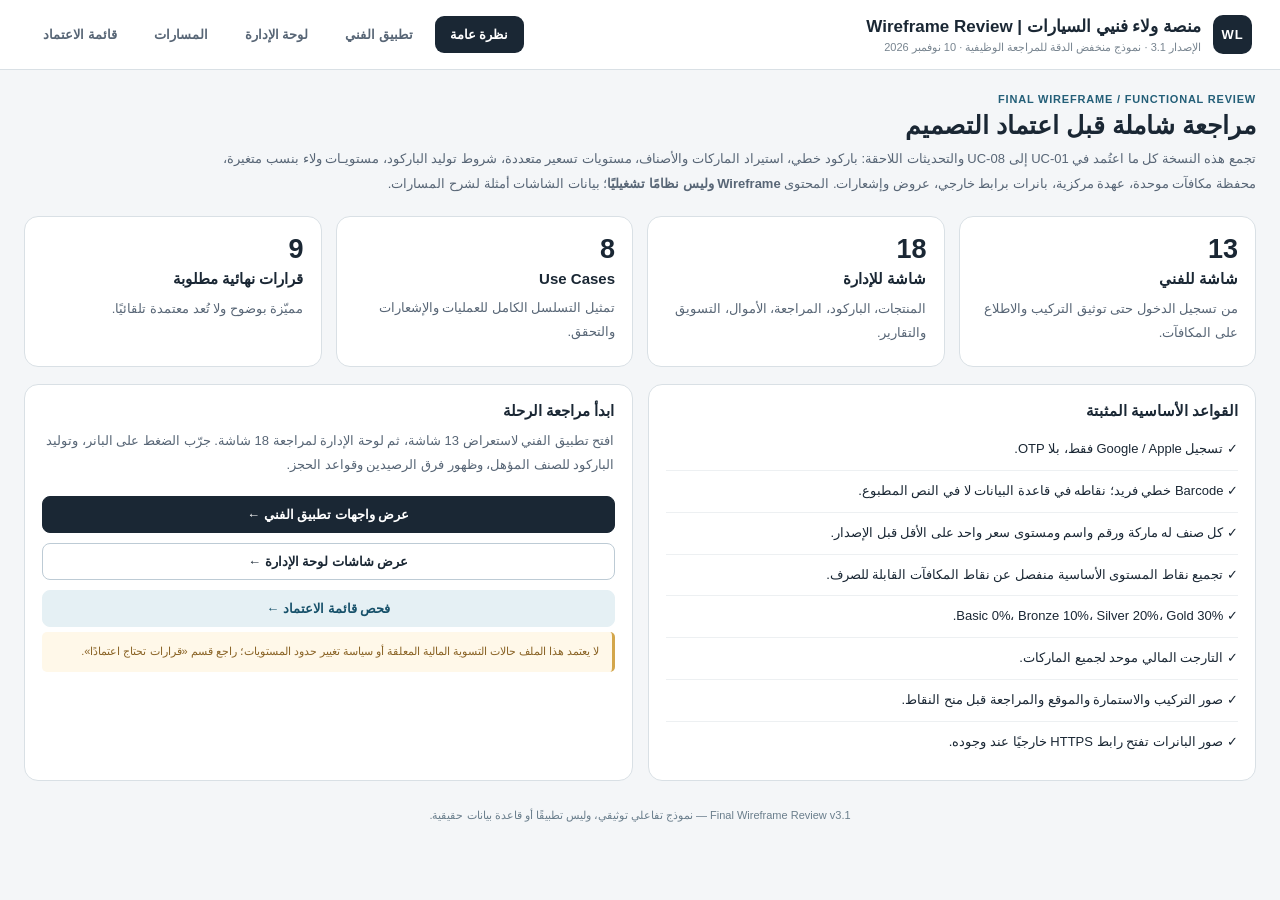
==== index.html @ 1b743b5b "update update 11-11-2026" ====
<!doctype html>
<html lang="ar" dir="rtl">
<head>
<meta charset="utf-8"/><meta name="viewport" content="width=device-width, initial-scale=1"/>
<title>منصة ولاء الفنيين — Wireframe نهائي للمراجعة v3.1</title>
<style>
:root{--bg:#f4f6f8;--paper:#fff;--ink:#1a2734;--sub:#586676;--muted:#788590;--edge:#d9e0e5;--light:#edf1f4;--accent:#245f78;--accentSoft:#e5f0f4;--warning:#9b6a18;--warnBg:#faf4e5;--good:#20755c;--goodBg:#e4f4ed;--bad:#a83d3d;--badBg:#fff0ef}
*{box-sizing:border-box}body{margin:0;background:var(--bg);font-family:Tahoma,Arial,sans-serif;color:var(--ink);font-size:13px}button,input,select{font:inherit}button{cursor:pointer}a{color:var(--accent)}
.top{position:sticky;top:0;z-index:30;background:var(--paper);box-shadow:0 1px 0 var(--edge);padding:15px 28px;display:flex;gap:20px;align-items:center;justify-content:space-between;flex-wrap:wrap}.brand{display:flex;gap:12px;align-items:center}.brandmark{width:39px;height:39px;border-radius:10px;background:var(--ink);color:#fff;display:grid;place-items:center;font-weight:700;letter-spacing:1px}.brand h1{font-size:17px;margin:0 0 4px}.brand p{margin:0;color:var(--muted);font-size:11px}.nav{display:flex;gap:7px;flex-wrap:wrap}.nav button{border:1px solid transparent;background:transparent;border-radius:9px;padding:10px 14px;color:var(--sub);font-weight:700}.nav button.active{background:var(--ink);color:#fff}.page{max-width:1490px;margin:auto;padding:24px 24px 65px}.eyebrow{color:var(--accent);font-size:11px;font-weight:800;letter-spacing:.8px}.sectiontitle{font-size:25px;margin:6px 0 7px}.intro{color:var(--sub);line-height:1.9;margin:0 0 20px;max-width:1040px}.small{font-size:11px;color:var(--sub)}.pill{font-size:10px;font-weight:700;padding:5px 8px;border:1px solid var(--edge);background:var(--light);border-radius:6px;display:inline-block}.pill.ok{border-color:#add1be;background:var(--goodBg);color:var(--good)}.pill.warn{border-color:#ead7ad;background:var(--warnBg);color:var(--warning)}.pill.bad{border-color:#e9bcbc;background:var(--badBg);color:var(--bad)}.grid{display:grid;grid-template-columns:repeat(4,minmax(0,1fr));gap:14px}.card{background:var(--paper);border:1px solid var(--edge);border-radius:14px;padding:17px}.card h3{margin:0 0 9px;font-size:15px}.card p{color:var(--sub);line-height:1.8;margin:5px 0}.number{font-size:27px;font-weight:800;margin-bottom:5px}.two{display:grid;grid-template-columns:1fr 1fr;gap:15px}.section{display:none}.section.active{display:block}.viewer{display:grid;grid-template-columns:280px minmax(0,1fr);gap:16px;align-items:start}.viewer-nav{padding:10px;background:var(--paper);border:1px solid var(--edge);border-radius:13px;max-height:calc(100vh - 135px);overflow:auto;position:sticky;top:95px}.navgroup{margin:14px 10px 5px;font-size:10px;color:var(--muted);font-weight:800;letter-spacing:.5px}.screenbutton{width:100%;border:0;border-radius:8px;display:flex;align-items:center;gap:10px;text-align:right;background:transparent;padding:10px 11px;color:var(--ink)}.screenbutton:hover{background:#f1f5f7}.screenbutton.active{background:var(--accentSoft);color:#184b60;font-weight:bold}.screenbutton .n{font-size:11px;color:#81909d;min-width:24px}.view-stage{background:var(--paper);border:1px solid var(--edge);padding:18px;border-radius:13px;min-height:725px}.stage-top{display:flex;justify-content:space-between;gap:12px;align-items:center;margin:0 0 16px;flex-wrap:wrap}.stage-top h2{margin:0;font-size:17px}.phone{width:375px;min-height:680px;max-width:100%;background:#fff;border:8px solid #28343c;border-radius:35px;padding:0;overflow:hidden;margin:0 auto;box-shadow:0 15px 38px #0d26351a;position:relative}.phone-content{min-height:710px;background:#fbfcfd;position:relative;padding-bottom:75px}.phone .status{height:26px;padding:8px 26px 0;display:flex;justify-content:space-between;font-size:10px;color:#4f626f}.phone-head{padding:12px 18px 14px;border-bottom:1px solid var(--edge);background:#fff;display:flex;justify-content:space-between;align-items:center}.phone-head strong{font-size:16px}.phone-head button{background:#fff;border:1px solid var(--edge);padding:7px;border-radius:8px}.mobile-body{padding:14px 16px;max-height:600px;overflow:auto}.bottom-tabs{height:61px;position:absolute;bottom:0;right:0;left:0;background:#fff;border-top:1px solid var(--edge);display:flex;align-items:center;justify-content:space-around;padding:5px}.bottom-tabs button{font-size:10px;color:var(--sub);background:none;border:none;display:grid;place-items:center;gap:4px;min-width:58px}.bottom-tabs button.active{color:var(--accent);font-weight:800}.bottom-tabs b{font-size:19px;line-height:19px}.placeholder{border:1.5px dashed #aab7c3;background:repeating-linear-gradient(135deg,#f0f3f5,#f0f3f5 9px,#f8fafb 9px,#f8fafb 18px);border-radius:9px;display:grid;place-items:center;text-align:center;color:#657785;font-weight:700;min-height:102px;padding:15px}.placeholder.big{min-height:158px}.label{font-size:11px;color:var(--sub);display:block;margin:10px 0 5px;font-weight:700}.field,.formfield{background:#fff;border:1px solid #c6d1d9;padding:10px 12px;border-radius:8px;width:100%;min-height:38px}.formfield[readonly]{background:#f7f9fa;color:#687785}.btn{background:var(--ink);border:1px solid var(--ink);color:#fff;padding:10px 15px;border-radius:8px;font-weight:700;text-align:center}.btn.secondary{background:white;border-color:#bdcbd5;color:var(--ink)}.btn.soft{background:var(--accentSoft);border-color:var(--accentSoft);color:#17516a}.btn.disabled,.btn:disabled{background:#e9eef1;color:#87939a;border-color:#d7e0e5;cursor:not-allowed}.btn.smallbtn{padding:6px 9px;font-size:11px}.full{width:100%}.row{display:flex;gap:9px;align-items:center}.between{justify-content:space-between}.wrap{flex-wrap:wrap}.column{display:flex;flex-direction:column;gap:10px}.mini{border:1px solid var(--edge);background:#fff;border-radius:10px;padding:12px;margin-bottom:10px}.minihead{font-size:12px;font-weight:700;margin-bottom:8px}.progress{height:10px;border-radius:20px;background:#e4eaee;overflow:hidden}.progress>span{height:100%;display:block;background:#587789}.note{border-right:3px solid var(--accent);background:#eaf2f5;padding:10px 12px;border-radius:5px;color:#31566a;font-size:11px;line-height:1.9;margin:9px 0}.note.warn{border-color:#d3a64b;background:#fff8e9;color:#896224}.note.bad{border-color:#cf8f8f;background:#fff0f0;color:#a33b3b}.center{text-align:center}.muted{color:var(--muted)}.divider{border:0;border-top:1px solid var(--edge);margin:12px 0}.iconbox{width:33px;height:33px;border-radius:8px;border:1px solid var(--edge);background:#f4f7f8;display:grid;place-items:center;font-size:17px;flex-shrink:0}.listitem{display:flex;justify-content:space-between;align-items:center;padding:12px 0;border-bottom:1px solid var(--edge);gap:12px}.listitem:last-child{border-bottom:0}.kpi{border:1px solid #dce4ea;border-radius:9px;padding:12px;background:#fbfcfd;min-width:0}.kpi strong{display:block;font-size:21px;margin:4px 0}.kpi small{color:var(--sub)}.grid2{display:grid;grid-template-columns:1fr 1fr;gap:9px}.grid3{display:grid;grid-template-columns:repeat(3,1fr);gap:9px}.tablewrap{overflow:auto;border:1px solid var(--edge);border-radius:10px}table{width:100%;border-collapse:collapse;text-align:right;font-size:12px}th{font-weight:800;color:#495d6c;background:#f0f4f6;font-size:11px;white-space:nowrap}th,td{border-bottom:1px solid var(--edge);padding:12px 10px}tr:last-child td{border-bottom:0}td{white-space:nowrap}.desktop{border:1px solid var(--edge);border-radius:12px;overflow:hidden;background:#f8fafb;min-height:620px}.desktop-title{background:#fff;border-bottom:1px solid var(--edge);padding:15px 19px;display:flex;justify-content:space-between;align-items:center;gap:12px;flex-wrap:wrap}.desktop-title h3{font-size:17px;margin:0 0 5px}.desktop-body{padding:18px}.desktop .deskfields{display:grid;grid-template-columns:repeat(3,1fr);gap:12px}.metadata{background:#f9fbfc;border:1px solid var(--edge);border-radius:12px;margin:14px 0;padding:13px 15px;color:var(--sub);font-size:11px;line-height:1.8}.flowboard{display:grid;grid-template-columns:repeat(4,minmax(0,1fr));gap:14px}.step{border:1px solid var(--edge);background:white;border-radius:12px;padding:16px;min-height:180px}.step h3{font-size:13px}.step p{color:var(--sub);line-height:1.8}.stepnum{font-size:11px;font-weight:800;color:var(--accent)}.checkitem{padding:10px 0;display:flex;align-items:flex-start;gap:9px;border-bottom:1px solid #edf0f2;line-height:1.6}.checkitem:last-child{border:0}.checkitem input{accent-color:#225c72;transform:scale(1.1);margin-top:4px}.checkgroup{background:white;border:1px solid var(--edge);padding:18px;border-radius:12px}.checkgroup h3{margin:0 0 10px}.footer{padding:28px 0 0;color:#6a7e8c;font-size:11px;text-align:center}.toast{position:fixed;left:20px;bottom:20px;z-index:80;background:#1c3748;color:#fff;border-radius:10px;padding:14px 17px;box-shadow:0 8px 28px #0003;max-width:370px;display:none;line-height:1.8}.simlink{color:#275c77;border:0;background:none;text-decoration:underline;font-weight:700}.chiprow{display:flex;gap:6px;flex-wrap:wrap}.hidden{display:none!important}.banner{background:linear-gradient(140deg,#dce4e9,#f2f6f8);border:1px dashed #7f97a8;border-radius:12px;padding:20px 15px;min-height:151px;display:flex;flex-direction:column;justify-content:center;gap:10px;text-align:center;cursor:pointer}.banner:hover{border-color:var(--accent)}.badge-dot{width:9px;height:9px;border-radius:50%;background:var(--good);display:inline-block}.separator{border:0;border-top:1px solid #d8e2e8;margin:15px 0}.readme{font-size:11px;color:var(--sub);margin:10px 0;line-height:1.9}.mobilewide{display:flex;gap:17px;justify-content:center;align-items:flex-start;flex-wrap:wrap}.aside-guide{max-width:340px;flex:1;min-width:220px;background:#f7f9fa;border:1px solid var(--edge);border-radius:12px;padding:16px;line-height:2}.aside-guide h4{margin:0 0 8px}.side-meta{margin-top:11px}.sidelabel{font-size:11px;color:#687b88;line-height:1.9}
.banner-frame{width:100%;aspect-ratio:2/1;position:relative;overflow:hidden;border:1px solid #94a9b4;border-radius:11px;background:#dde8ed;isolation:isolate}.banner-img{width:100%;height:100%;display:block;object-fit:cover}.banner-noimage{display:flex;flex-direction:column;justify-content:center;align-items:center;text-align:center;height:100%;color:#456278;font-weight:700;gap:8px;background:repeating-linear-gradient(135deg,#e6eef3,#e6eef3 12px,#f3f7f9 12px,#f3f7f9 24px)}.banner-noimage small{font-size:10px;font-weight:400}.banner-caption{position:absolute;bottom:10%;left:10%;right:10%;background:rgba(16,30,43,.74);color:#fff;border-radius:6px;padding:6px 9px;font-weight:700;font-size:12px;text-align:center;display:flex;flex-direction:column;gap:3px}.banner-caption small{font-size:10px;font-weight:400}.mobile-banner{padding:0;border:0;background:none!important;display:block;aspect-ratio:2/1;min-height:0;border-radius:12px;overflow:hidden}.mobile-banner .banner-frame{border-radius:12px}.banner-rule{border:1px dashed #aec4cf;background:#f7fbfd;border-radius:8px;padding:12px;line-height:1.9;margin:10px 0}.phone-preview-box{width:100%;max-width:320px;display:inline-block;vertical-align:top;border:1px solid #9caeba;border-radius:17px;background:#fff;margin:6px;padding:10px}.phone-preview-box.slim{max-width:267px}.phone-preview-box .banner-caption{font-size:10px;bottom:10%;padding:4px}.phone-preview-box .banner-caption small{font-size:9px}.banner-error{background:#fff0ed;color:#982f24;padding:9px;border-radius:7px;margin:9px 0}.banner-good{background:#e4f4ed;color:#145c45;padding:9px;border-radius:7px;margin:9px 0}.price-choice{display:flex;flex-direction:column;gap:7px;margin-bottom:14px}.price-choice select{max-width:100%}
@media(max-width:1100px){.grid,.flowboard{grid-template-columns:repeat(2,minmax(0,1fr))}.viewer{grid-template-columns:220px minmax(0,1fr)}.desktop .deskfields{grid-template-columns:1fr 1fr}}@media(max-width:780px){.page{padding:16px 12px 45px}.top{padding:12px}.nav button{padding:8px}.viewer{grid-template-columns:1fr}.viewer-nav{display:flex;overflow:auto;position:static;max-height:120px;gap:5px;white-space:nowrap;align-items:center}.navgroup{display:none}.screenbutton{width:auto;min-width:120px}.screenbutton .n{display:none}.view-stage{padding:9px}.grid,.flowboard,.two{grid-template-columns:1fr}.desktop .deskfields,.grid3{grid-template-columns:1fr 1fr}.desktop-body{padding:10px}.phone{width:355px}.stage-top{padding:5px}}
@media print{.top,.viewer-nav,.stage-top button,.btn,.toast{display:none!important}.page{max-width:none}.section{display:block!important;page-break-after:always}.viewer{display:block}.view-stage{border:0}}
</style></head><body>
<header class="top"><div class="brand"><div class="brandmark">WL</div><div><h1>منصة ولاء فنيي السيارات | Wireframe Review</h1><p>الإصدار 3.1 · نموذج منخفض الدقة للمراجعة الوظيفية · 10 نوفمبر 2026</p></div></div><nav class="nav" id="topnav"><button class="active" data-tab="overview">نظرة عامة</button><button data-tab="mobile">تطبيق الفني</button><button data-tab="admin">لوحة الإدارة</button><button data-tab="flows">المسارات</button><button data-tab="checklist">قائمة الاعتماد</button></nav></header>
<main class="page">
<section id="overview" class="section active"><div class="eyebrow">FINAL WIREFRAME / FUNCTIONAL REVIEW</div><h2 class="sectiontitle">مراجعة شاملة قبل اعتماد التصميم</h2><p class="intro">تجمع هذه النسخة كل ما اعتُمد في UC-01 إلى UC-08 والتحديثات اللاحقة: باركود خطي، استيراد الماركات والأصناف، مستويات تسعير متعددة، شروط توليد الباركود، مستويـات ولاء بنسب متغيرة، محفظة مكافآت موحدة، عهدة مركزية، بانرات برابط خارجي، عروض وإشعارات. المحتوى <b>Wireframe وليس نظامًا تشغيليًا</b>؛ بيانات الشاشات أمثلة لشرح المسارات.</p>
<div class="grid"><div class="card"><div class="number">13</div><h3>شاشة للفني</h3><p>من تسجيل الدخول حتى توثيق التركيب والاطلاع على المكافآت.</p></div><div class="card"><div class="number">18</div><h3>شاشة للإدارة</h3><p>المنتجات، الباركود، المراجعة، الأموال، التسويق والتقارير.</p></div><div class="card"><div class="number">8</div><h3>Use Cases</h3><p>تمثيل التسلسل الكامل للعمليات والإشعارات والتحقق.</p></div><div class="card"><div class="number">9</div><h3>قرارات نهائية مطلوبة</h3><p>مميّزة بوضوح ولا تُعد معتمدة تلقائيًا.</p></div></div>
<div class="two" style="margin-top:17px"><div class="card"><h3>القواعد الأساسية المثبتة</h3><div class="checkitem">✓ تسجيل Google / Apple فقط، بلا OTP.</div><div class="checkitem">✓ Barcode خطي فريد؛ نقاطه في قاعدة البيانات لا في النص المطبوع.</div><div class="checkitem">✓ كل صنف له ماركة ورقم واسم ومستوى سعر واحد على الأقل قبل الإصدار.</div><div class="checkitem">✓ تجميع نقاط المستوى الأساسية منفصل عن نقاط المكافآت القابلة للصرف.</div><div class="checkitem">✓ Basic 0%، Bronze 10%، Silver 20%، Gold 30%.</div><div class="checkitem">✓ التارجت المالي موحد لجميع الماركات.</div><div class="checkitem">✓ صور التركيب والاستمارة والموقع والمراجعة قبل منح النقاط.</div><div class="checkitem">✓ صور البانرات تفتح رابط HTTPS خارجيًا عند وجوده.</div></div>
<div class="card"><h3>ابدأ مراجعة الرحلة</h3><p>افتح تطبيق الفني لاستعراض 13 شاشة، ثم لوحة الإدارة لمراجعة 18 شاشة. جرّب الضغط على البانر، وتوليد الباركود للصنف المؤهل، وظهور فرق الرصيدين وقواعد الحجز.</p><div class="column" style="margin-top:20px"><button class="btn" onclick="goTab('mobile')">عرض واجهات تطبيق الفني ←</button><button class="btn secondary" onclick="goTab('admin')">عرض شاشات لوحة الإدارة ←</button><button class="btn soft" onclick="goTab('checklist')">فحص قائمة الاعتماد ←</button></div><p class="note warn">لا يعتمد هذا الملف حالات التسوية المالية المعلقة أو سياسة تغيير حدود المستويات؛ راجع قسم «قرارات تحتاج اعتمادًا».</p></div></div></section>
<section id="mobile" class="section"><div class="eyebrow">MOBILE / TECHNICIAN APP</div><h2 class="sectiontitle">Wireframes — تطبيق الفني</h2><p class="intro">اختر الشاشة من القائمة. اضغط الأزرار داخل محاكاة الهاتف للتنقل بين المسارات المتصلة. مثال الشريط الدعائي يوضح النقر على كامل الصورة وفتح رابط خارجي.</p><div class="viewer"><div class="viewer-nav" id="mobile-menu"></div><div class="view-stage"><div class="stage-top"><h2 id="mobile-stage-title"></h2><span class="pill">Mobile · 375px · Low Fidelity</span></div><div class="mobilewide"><div class="phone"><div class="phone-content"><div class="status"><span>9:41</span><span>▰▰▰ ▮ 100%</span></div><div id="mobile-render"></div><div class="bottom-tabs" id="mobile-bottom"></div></div></div><aside class="aside-guide"><h4>ملاحظات هذه الشاشة</h4><div id="mobile-notes"></div><hr class="separator"/><div class="sidelabel">كل الأرقام، أسماء الأصناف والأسعار الواردة في المعاينات أمثلة توضيحية فقط. الضغط على الإجراء يغيّر شاشة المحاكاة دون تنفيذ أي إجراء حقيقي.</div></aside></div></div></div></section>
<section id="admin" class="section"><div class="eyebrow">ADMIN DASHBOARD / BACKOFFICE</div><h2 class="sectiontitle">Wireframes — لوحة التحكم</h2><p class="intro">يشمل مسار إدخال الماركات ثم مستويات التسعير ثم الأصناف واستيراد Excel ومعاينة الأخطاء، وصولًا لإصدار دفعات Barcode وحساب النقاط والعروض والمكافآت.</p><div class="viewer"><div class="viewer-nav" id="admin-menu"></div><div class="view-stage"><div class="stage-top"><h2 id="admin-stage-title"></h2><span class="pill">Desktop · Management · Low Fidelity</span></div><div class="desktop"><div class="desktop-title"><div><h3 id="desktop-heading"></h3><div class="small" id="desktop-caption"></div></div><div class="row"><span class="pill">صلاحية مدير النظام</span><span class="iconbox">☷</span></div></div><div class="desktop-body" id="admin-render"></div></div><div class="metadata" id="admin-notes"></div></div></div></section>
<section id="flows" class="section"><div class="eyebrow">END-TO-END WORKFLOW</div><h2 class="sectiontitle">ربط العمليات من البداية إلى النهاية</h2><p class="intro">تُعرض مسارات النظام كمراحل متصلة. عمليات النقاط والأموال منفصلة، مع تدقيق في جميع نقاط التحويل إلى حالات نهائية.</p><div class="flowboard" id="flowboard"></div><div class="card" style="margin-top:17px"><h3>المنطق المحاسبي للنقاط</h3><div class="two"><div class="mini"><div class="minihead">نقاط المستوى (دائمة)</div><p>+ نقاط الباركود الأساسية فقط بعد الاعتماد، وتُستخدم للترقية. لا تتأثر بصرف المكافآت.</p></div><div class="mini"><div class="minihead">نقاط المكافآت (قابلة للصرف)</div><p>+ الأساسية + نسبة مكافأة مستوى الفني المثبتة عند تقديم الطلب. تُحجز عند طلب المكافأة وتُصرف بعد إثبات تحويل العهدة.</p></div></div><p class="note">100 نقطة أساسية مع Bronze 10% ⇒ +100 نقطة مستوى، +110 نقطة مكافآت. عند بلوغ التارجت وحجز 220 نقطة مكافآت يبقى مستوى الفني دون تغيير.</p></div></section>
<section id="checklist" class="section"><div class="eyebrow">REVIEW & SIGN-OFF</div><h2 class="sectiontitle">قائمة فحص النسخة النهائية</h2><p class="intro">علّم المتطلبات التي راجعتها في الشاشات. بنود «تحتاج اعتمادًا» ليست أخطاء وإنما قرارات وظيفية لم يُحسم أثرها النهائي في تحليل الأعمال؛ يجب إغلاقها قبل تثبيت ERD والبرمجة.</p><div class="grid" style="grid-template-columns:repeat(2,minmax(0,1fr))" id="checkgroups"></div><div class="card" style="margin-top:15px"><div class="row between wrap"><h3>قرارات يجب حسمها قبل اعتماد ERD</h3><span class="pill warn">ليست معتمدة</span></div><div id="decisions"></div></div><div class="row wrap" style="margin-top:14px"><button class="btn" onclick="copyReview()">نسخ ملخص المراجعة</button><button class="btn secondary" onclick="window.print()">طباعة تقرير المراجعة</button><span id="checkedCount" class="small"></span></div></section>
<div class="footer">Final Wireframe Review v3.1 — نموذج تفاعلي توثيقي، وليس تطبيقًا أو قاعدة بيانات حقيقية.</div>
</main><div class="toast" id="toast"></div>
<script>
const mlist=[['login','تسجيل الدخول','الهوية'],['profile','إكمال ملف الفني','الهوية'],['home','الرئيسية والبانرات','الاستخدام اليومي'],['scan','مسح Barcode','التركيب'],['claim','إثبات عملية التركيب','التركيب'],['claims','طلباتي ومراجعاتها','التركيب'],['wallet','محفظة المكافآت','النقاط'],['tiers','المستويات والترقية','النقاط'],['offers','العروض الحصرية','التسويق'],['notifications','مركز الإشعارات','التسويق'],['reward','طلب مكافأة','الصرف'],['payout','حالة التحويل','الصرف'],['account','الملف والإعدادات','الهوية']];
const alist=[['dashboard','الملخص العام','إدارة النظام'],['brands','الماركات','البيانات الأساسية'],['pricelevels','مستويات التسعير','البيانات الأساسية'],['items','الأصناف','البيانات الأساسية'],['import','استيراد Excel','البيانات الأساسية'],['importreview','معاينة الاستيراد','البيانات الأساسية'],['barcodes','إصدار Barcode','الباركود'],['batch','دفعات الباركود','الباركود'],['claims','مراجعة التركيبات','العمليات'],['techs','الفنيون والأرصدة','العمليات'],['tiers','إدارة مستويات الولاء','العمليات'],['reward','طلبات المكافآت','المالية'],['custody','العُهدة المالية','المالية'],['banners','البانرات وروابطها','التسويق'],['offers','العروض الحصرية','التسويق'],['notify','مركز الإشعارات','التسويق'],['reports','التقارير والتصدير','التقارير'],['settings','الإعدادات والصلاحيات','إدارة النظام']];
const mnotes={login:'تسجيل الدخول عبر Google أو Apple فقط. لا بريد/كلمة مرور ولا OTP أو SMS.',profile:'رقم محفظة STC Pay يُجمع كبيانات ملف وليس وسيلة تسجيل الدخول. اعتماد الموقع بإذن المستخدم عند كل تركيب.',home:'بانر بنسبة 2:1 وصورة ذات قياسات معتمدة، مع نص واضح ومعاينة responsive، كامل الصورة يفتح HTTPS خارجيًا إذا أُرفق؛ تقدم التارجت ومستوى الفني منفصلان.',scan:'ماسح Code 128، يعرض الصنف وماركته ونقاط الباركود الفعلية، ثم نسبة المستوى والنتيجة. الفحص لا يحجز الرمز.',claim:'صور القطعة المركبة واستمارة المركبة والموقع إلزامية. تثبيت نقاط الباركود ونسبة مستوى الفني عند إرسال الطلب مقترح يحتاج اعتمادًا نهائيًا.',claims:'الطلبات قيد المراجعة لا تضيف نقاطًا. الرفض يجب أن يذكر السبب، والباركود المرفوض لا يعود متاحًا آليًا.',wallet:'الرصيد المالي القابل للصرف مستقل عن نقاط المستوى التراكمية. المحجوز غير متاح حتى تسوية الصرف.',tiers:'حدود Basic 0–999 / Bronze 1000–1999 / Silver 2000–3999 / Gold 4000+. الترقية تحسب من نقاط الباركود الأساسية المعتمدة.',offers:'العروض النشطة تظهر في تبويب مستقل، مع التفاصيل وتاريخ الانتهاء والاستهداف. يمكن ربطها بإشعار تسويقي.',notifications:'الإشعارات التشغيلية لا تُعطّل من داخل التطبيق، ويمكن تعطيل التسويق. تنبيه أعلى إنجاز فقط عند عبور أكثر من حد.',reward:'مثال التارجت 220 نقطة مقابل 60 ر.س. الطلب يحجز نقاط التارجت ولا يصرفها حتى نجاح التحويل.',payout:'التحويل يدوي عبر STC Pay، إثبات التحويل ورقمه، ثم التأكيد. الفشل الموثق يُعيد النقاط مرة واحدة.',account:'إعدادات الحساب ورقم محفظة STC Pay وإعداد إشعارات التسويق والخصوصية.'};
const anotes={dashboard:'مؤشرات دون أرقام تشغيلية حقيقية؛ التقرير يعرض عمليات الموافقة والنقاط والمكافآت والعهدة.',brands:'يمكن إضافة الماركات يدويًا أو استيراد Excel. كود الماركة فريد ويستخدم رابطًا لاستيراد الأصناف.',pricelevels:'مستويات أسعار تجارية متعددة؛ لكل صنف وسعر مستوى نقاط أساسية مستقلة تُدخل من الإدارة وتُستخدم عند إصدار الدفعة، ولا تُشتق تلقائيًا من السعر.',items:'يتطلب إصدار Barcode رقم واسم وماركة وصنفًا مرتبطًا بمستوى سعر محفوظ، ويشترط تعريف نقاط هذا الصنف عند مستوى السعر المختار. السعر وحده لا ينتج نقاطًا تلقائيًا.',import:'يتضمن قالب Item_Prices السعر وbase_points لكل صنف/مستوى سعر. تحقق من الصفوف قبل الحفظ، ومنع إصدار Barcode إن كانت نقاط المستوى غير مضبوطة.',importreview:'عرض صفوف مقبولة ومرفوضة، أخطاء مفصلة، وخيار إنشاء مقابل تحديث ما زال بحاجة اعتماد.',barcodes:'مدير النظام فقط يصدر Barcode خطيًا. يختار مستوى السعر الخاص بالصنف أولًا فتظهر نقاط هذا الصنف/المستوى وتُثبَّت للدفعة.',batch:'كل دفعة تحفظ الصنف، مستوى السعر المختار، السعر المرجعي، النقاط الأساسية عند الإصدار. يمكن تغيير نقاط الرموز غير المقدمة فقط بتعديل صريح ومدقق، وليس بتغيير سعر المستوى تلقائيًا.',claims:'المراجعة تتضمن صور التركيب واستمارة المركبة والموقع ونقاط الأساس والمستوى المثبت والزيادة. اعتماد واحد فقط؛ الرفض بسبب إلزامي.',techs:'يظهر مستوى الفني ورصيد نقاط المستوى ونقاط المكافآت المتاحة والمحجوزة والمصروفة.',tiers:'لوحة المدير تحدد الحدود والنسب القابلة للتعديل. الإعداد الافتراضي 0% / 10% / 20% / 30%. كل تغيير يحتاج نسخة وتاريخ سريان.',reward:'الطلبات المالية تحجز نقاط المكافآت الموحدة؛ يمنع الطلب إذا الرصيد غير كافٍ.',custody:'عهدة مالية مركزية مع سقف متاح للتخصيص؛ تسجيل مرجع وإثبات تحويل STC Pay يدوي، خصم العهدة عند تأكيد نجاح الصرف فقط.',banners:'مقاس البانر الموصى به 1200×600 (2:1)، حد أدنى 800×400 وملف ≤3MB، JPG/PNG/WebP، منطقة أمان 10% ومعاينة جوال 320/390؛ الصورة كلها تفتح رابط HTTPS اختياريًا.',offers:'تبويب مستقل في تطبيق الفني للعروض؛ الإدارة تنشئ وتستهدف وتنشر العروض ويمكن أن تربطها ببانر.',notify:'تشغيلية، تسويقية، تحفيزية وترقية مستويات. منع التكرار لكل حدث/مرحلة ودورة مكافأة.',reports:'تصفية حسب الماركة والفني وتاريخ العملية والمستوى والمكافآت، وإظهار التكلفة المرتبطة بزيادة المستوى.',settings:'المدير فقط لإصدار Barcode وتعديل مستويات الولاء؛ لا وجود لدور موظف إصدار مفوض.'};
const flows=[['UC-01','تعريف الكتالوج وإصدار Barcode','استيراد/إضافة ماركة ← إنشاء مستويات أسعار ← إدخال/استيراد أصناف وربط كل مستوى بسعر ونقاط ← اختيار مستوى سعر عند إصدار الدفعة ← توليد رموز فريدة.'],['UC-02','تحديث نقاط الباركود','تغيير نقاط رموز متاحة مع تدقيق. الطلبات المقدمة لها Snapshot ثابت ولا تتغير بأثر رجعي.'],['UC-03','الفني وطلب التركيب','Google/Apple ← استكمال ملف ← مسح Barcode ← عرض النقاط والزيادة ← إثبات القطعة والاستمارة والموقع ← إرسال.'],['UC-04','المراجعة ومنح النقاط','فحص الأدلة ← اعتماد أو رفض بسبب ← اعتماد واحد يضيف نقاط المستوى الأساسية ونقاط المكافأة الأساسية+الزيادة.'],['UC-05','التارجت الموحد','محفظة واحدة لنقاط المكافآت لجميع الماركات ← استيفاء التارجت ← حجز النقاط المطلوبة ← إبقاء الفائض.'],['UC-06','العهدة والتحويل','مراجعة رصيد العهدة ← تحويل STC Pay يدويًا ← رفع إثبات ومرجع ← تأكيد ← تسوية النقاط والعهدة.'],['UC-07','البانرات والعروض','رفع بانر بمقاس 1200×600 ونسبة 2:1 مع التحقق من الجودة ← معاينة جوال 320/390 ← ربط HTTPS اختياري وجدولة ← نشر ونقر الصورة بالكامل.'],['UC-08','الإشعارات والتحفيز','إشعارات العمليات والترقية والعروض ← 50/80/95/100% من التارجت ← منع التكرار وإعدادات خصوصية.']];
const reviewGroups=[['الهوية والفني',['Google/Apple فقط دون OTP','جمع رقم STC Pay في الملف الشخصي','موافقة الموقع ورفع صور الإثبات','رفض/اعتماد الطلب دون منح مبكر للنقاط']],['الكتالوج وBarcode',['إضافة/استيراد الماركات','إنشاء مستويات أسعار متعددة','إضافة/استيراد الأصناف بقالب Excel','معاينة أخطاء الاستيراد قبل الاعتماد','منع إصدار Barcode قبل اختيار مستوى سعر مرتبط بالصنف له سعر ونقاط','مدير النظام وحده يصدر/يطبع Barcode','تثبيت مستوى السعر والنقاط لكل دفعة وتدقيق التعديلات على الرموز المتاحة']],['النقاط والمالية',['فصل نقاط المستوى عن المكافآت','Basic/Bronze/Silver/Gold بالحدود المعتمدة','احتساب زيادة المستوى دون إعادة احتساب السابق','تارجت مالي موحد لجميع الماركات','حجز النقاط عند طلب المكافأة','تأكيد التحويل اليدوي قبل خصم العهدة','سجل تدقيق لمنع التكرار والاحتيال']],['التسويق والإشعارات',['سلايدر مقاس 1200×600 بنسبة 2:1، ملف ≤3MB ومنطقة أمان 10%','معاينة البانر على 320/390 بكسل قبل النشر ورابط HTTPS اختياري','تبويب مستقل للعروض','إشعارات العروض والمراجعة والمكافأة','50/80/95/100% وتحفيز مرة لكل مرحلة','إعدادات تعطيل التسويق دون التشغيلي']]];
const decisions=['سياسة الكسور والتقريب لنقاط المكافآت (نوصي بمنزلتين عشريتين).','تثبيت نسبة المستوى وقت تقديم الطلب أم وقت اعتماد الإدارة (المقترح عند التقديم).','هل تعديل حدود المستوى قد يخفض المستوى أم نثبت أعلى مستوى تاريخي؟','هل يسمح بتعديل نقاط باركود مفرد ودفعة كاملة أم أحدهما فقط؟','طريقة توزيع تكلفة المكافآت على الماركات في التقارير (FIFO أو غيرها).','معالجة الباركود بعد رفض التركيب: إعادة مراجعة أم فك حجز إداري؟','استيراد Excel: إنشاء فقط أم إنشاء وتحديث مع تأكيد مسبق؟','هل نحتاج تاريخ سريان للأسعار عند تغيير تسعير مستوى الصنف؟','سياسة تغيير نقاط الصنف/مستوى السعر بعد إصدار دفعات: لا يتغير الرمز القائم إلا بتعديل إداري صريح ومدقق (توصية).'];
let state={tab:'overview',m:'home',a:'items',points:995,base:10,logo:'',claim:'pending',reward:'none',completed:0,marketing:true,notes:{},bannerUrl:'https://example.com/offer',bannerTitle:'عرض حصري للفنيين',bannerImage:'',bannerImageName:'',bannerImageInfo:'',bannerImageError:'',priceLevel:'',barcodeQty:100,lastBatch:null};
const itemPricePoints={WHOLESALE:{label:'جملة',price:50,points:5},DISTRIBUTOR:{label:'موزع',price:55,points:6},RETAIL:{label:'تجزئة',price:75,points:8}};
function hsafe(t){return String(t??'').replace(/[&<>"']/g,c=>({'&':'&amp;','<':'&lt;','>':'&gt;','"':'&quot;',"'":'&#39;'}[c]))}
function bannerGraphic(){return state.bannerImage?`<img src="${state.bannerImage}" alt="صورة الإعلان" class="banner-img"/>`:`<div class="banner-noimage">[صورة بانر توضيحية بنسبة 2:1]<small>الموصى به 1200 × 600 بكسل</small></div>`}
function bannerPanel(){return `<div class="banner-frame">${bannerGraphic()}<div class="banner-caption">${hsafe(state.bannerTitle||'إعلان حصري')}<small>اضغط الصورة لعرض التفاصيل ↗</small></div></div>`}
function choosePriceLevel(v){state.priceLevel=v;renderAdmin()}
function chooseBarcodeQty(v){state.barcodeQty=Math.max(0,Math.floor(Number(v)||0)); const b=document.getElementById('generatebarcode'); if(b)b.disabled=!itemPricePoints[state.priceLevel]||state.barcodeQty<1||state.barcodeQty>10000}
function issueBarcodeBatch(){const p=itemPricePoints[state.priceLevel];if(!p||!state.barcodeQty||state.barcodeQty>10000){toast('اختر مستوى التسعير أولًا، ثم أدخل كمية صحيحة بين 1 و10000');return}state.lastBatch={level:p.label,code:state.priceLevel,price:p.price,points:p.points,count:state.barcodeQty};toast(`محاكاة: تم إصدار ${state.barcodeQty} باركود، المستوى ${p.label}، ${p.points} نقطة للرمز`);goAdmin('batch')}
function uploadBannerImage(file){if(!file)return;state.bannerImageError='';const okTypes=['image/jpeg','image/png','image/webp'];if(!okTypes.includes(file.type)){state.bannerImageError='الملف غير مدعوم. الصيغ: JPG أو PNG أو WebP';renderAdmin();return}if(file.size>3*1024*1024){state.bannerImageError='حجم الصورة أكبر من 3 ميجابايت';renderAdmin();return}const rd=new FileReader();rd.onload=()=>{const img=new Image();img.onload=()=>{const w=img.naturalWidth, h=img.naturalHeight;if(w<800||h<400||Math.abs(w/h-2)>0.025){state.bannerImageError=`المقاس ${w}×${h} غير مطابق. الحد الأدنى 800×400 بنسبة 2:1؛ الموصى 1200×600`;renderAdmin();return}state.bannerImage=String(rd.result);state.bannerImageName=file.name;state.bannerImageInfo=`الصورة صالحة: ${w}×${h} — ${(file.size/1048576).toFixed(2)} MB`;state.bannerImageError='';renderAdmin();toast('تم فحص صورة البانر وقبولها. شاهد معاينة الجوال قبل النشر.')} ;img.onerror=()=>{state.bannerImageError='تعذر قراءة أبعاد الصورة';renderAdmin()};img.src=String(rd.result)};rd.readAsDataURL(file)}
function publishBanner(){const u=(state.bannerUrl||'').trim();if(!state.bannerImage){toast('أضف صورة مطابقة للمقاسات قبل النشر');return}if(u&&!/^https:\/\/[^\s/]+/i.test(u)){toast('يجب أن يكون الرابط صالحًا ويبدأ بـ https://');return}toast('محاكاة: الصورة صالحة، ومعاينة الجوال متاحة، والرابط جاهز للنشر')}
function toast(msg){const d=document.getElementById('toast');d.textContent=msg;d.style.display='block';clearTimeout(window._to);window._to=setTimeout(()=>d.style.display='none',3900)}
function goTab(id){state.tab=id;document.querySelectorAll('.section').forEach(e=>e.classList.toggle('active',e.id===id));document.querySelectorAll('#topnav button').forEach(e=>e.classList.toggle('active',e.dataset.tab===id));window.scrollTo({top:0,behavior:'smooth'});}
function goMobile(id){state.m=id;goTab('mobile');renderMobile()}
function goAdmin(id){state.a=id;goTab('admin');renderAdmin()}
function field(label,value,attr=''){return `<label class="label">${label}</label><input class="formfield" ${attr} value="${value}">`}
function navBuilder(list,element,selected,fn){let last='';document.getElementById(element).innerHTML=list.map(([id,title,group],i)=>{const s=(group!==last?`<div class="navgroup">${group}</div>`:'');last=group;return s+`<button class="screenbutton ${id===selected?'active':''}" onclick="${fn}('${id}')"><span class="n">${String(i+1).padStart(2,'0')}</span>${title}</button>`}).join('')}
function noteMobile(title){return `<div class="phone-head"><strong>${title}</strong><div class="row"><button onclick="goMobile('notifications')">♧</button><button onclick="goMobile('account')">☻</button></div></div>`}
function bnav(){const tabs=[['home','⌂','الرئيسية'],['scan','▥','مسح'],['claims','▤','طلباتي'],['offers','◇','العروض'],['wallet','▣','المحفظة']];return tabs.map(([id,ico,name])=>`<button class="${state.m===id?'active':''}" onclick="goMobile('${id}')"><b>${ico}</b>${name}</button>`).join('')}
function renderMobile(){navBuilder(mlist,'mobile-menu',state.m,'goMobile');let title=mlist.find(x=>x[0]===state.m)[1];document.getElementById('mobile-stage-title').textContent=title;document.getElementById('mobile-notes').textContent=mnotes[state.m];const inner=mobileHtml(state.m);document.getElementById('mobile-render').innerHTML=inner;document.getElementById('mobile-bottom').innerHTML=bnav()}
function mobileHtml(id){const tier=state.points>=4000?'Gold':state.points>=2000?'Silver':state.points>=1000?'Bronze':'Basic';const percent={Basic:0,Bronze:10,Silver:20,Gold:30}[tier];const earned=state.base*(1+percent/100);
let body='';switch(id){
case 'login':body=`<div style="padding:38px 0 18px;text-align:center"><div class="brandmark" style="margin:auto;width:60px;height:60px;font-size:20px">WL</div><h2>أهلًا بك في مكافآت الفنيين</h2><p class="small">سجّل الدخول لتتابع تركيبك ومكافآتك</p></div><button class="btn secondary full" onclick="goMobile('profile')">متابعة باستخدام Google</button><div style="height:10px"></div><button class="btn secondary full" onclick="goMobile('profile')">متابعة باستخدام Apple</button><p class="note">لا يوجد تسجيل عبر رقم الجوال أو رسالة OTP.</p>`;break;
case 'profile':body=`<div class="minihead">إكمال بياناتك لأول مرة</div>${field('اسم الفني','محمد سالم')}${field('رقم الجوال لمحفظة STC Pay','05xxxxxxxx')}${field('اسم الورشة (اختياري)','ورشة مثال')}${field('المدينة','الرياض')}<p class="note">يُستخدم رقم الهاتف لتحويل المكافآت، وليس لتسجيل الدخول.</p><button class="btn full" onclick="goMobile('home')">حفظ والمتابعة</button>`;break;
case 'home':body=`<div class="small">صباح الخير، محمد · سيناريو التقدم نحو التارجت</div><h2 style="margin:5px 0 14px">واصل تقدّمك نحو المكافأة</h2><div class="banner mobile-banner" role="button" tabindex="0" aria-label="فتح الإعلان" onclick="bannerClick()" onkeydown="if(event.key==='Enter'||event.key===' '){event.preventDefault();bannerClick()}">${bannerPanel()}</div><div class="center small" style="margin:9px">● ○ ○</div><div class="mini"><div class="row between"><b>تقدم التارجت المالي</b><span class="pill">المكافأة: 60 ر.س</span></div><div class="row between" style="margin:12px 0 7px"><strong>180 / 220 نقطة</strong><span class="small">82%</span></div><div class="progress"><span style="width:82%"></span></div><div class="small" style="margin-top:8px">تبقى 40 نقطة مكافأة فقط</div></div><div class="mini"><div class="row between"><b>المستوى الحالي: Bronze</b><span class="pill ok">+10%</span></div><p class="small">1,240 نقطة مستوى تراكمية · المستوى التالي Silver عند 2,000</p><div class="progress"><span style="width:62%"></span></div><button class="simlink" onclick="goMobile('tiers')">تفاصيل المستويات ←</button></div><div class="grid2"><button class="btn" onclick="goMobile('scan')">▥ مسح باركود</button><button class="btn secondary" onclick="goMobile('offers')">◇ العروض</button></div>`;break;
case 'scan':body=`<div class="placeholder big">[معاينة كاميرا لمسح Barcode خطي]<div style="font-size:39px;letter-spacing:7px;color:#476273">|||||||||</div></div><div class="small center" style="margin:12px 0">Code 128 · محاكاة فحص الرمز الفريد</div><div class="mini"><div class="row between"><b>صنف: فلتر زيت</b><span class="pill ok">رمز صالح</span></div><p class="small">ITM-10025 · الماركة: أطلس · سعر مثال 75 ريال</p><hr class="divider"/><div class="grid3"><div class="center"><div class="small">النقاط الأساسية</div><b>5</b></div><div class="center"><div class="small">Bronze</div><b>+10%</b></div><div class="center"><div class="small">المستحقة</div><b>5.5</b></div></div></div><button class="btn full" onclick="goMobile('claim')">متابعة توثيق التركيب</button><div class="note">الفحص وحده لا يمنح النقاط ولا يحجز الباركود.</div>`;break;
case 'claim':body=`<div class="mini"><div class="row between"><b>طلب تركيب جديد</b><span class="pill">Barcode: BC-...0248</span></div><p class="small">فلتر زيت | أطلس</p><div class="row between"><span>الأساسية: 5</span><span>Bronze +10%</span><strong>5.5 نقطة</strong></div></div><div class="label">صورة القطعة بعد التركيب *</div><div class="placeholder" style="min-height:85px">＋ التقط أو ارفع صورة</div><div class="label">صورة استمارة المركبة *</div><div class="placeholder" style="min-height:85px">＋ التقط أو ارفع صورة</div><div class="mini row between" style="margin-top:10px"><div><b>موقع الورشة *</b><div class="small">[إحداثيات بتصريح المستخدم]</div></div><button class="btn secondary smallbtn" onclick="toast('محاكاة طلب إذن تحديد الموقع')">تحديد</button></div><div class="note">يتم تثبيت نقاط الباركود ونسبة المستوى عند الإرسال وفق السياسة المقترحة، وتظل النقاط معلقة حتى اعتماد الإدارة.</div><button class="btn full" onclick="state.claim='pending';toast('تم إرسال طلب التركيب للمراجعة (محاكاة)');goMobile('claims')">إرسال للمراجعة</button>`;break;
case 'claims':body=`<div class="row between"><b>آخر طلبات التركيب</b><span class="pill">جميع الحالات</span></div><div class="listitem"><div><b>فلتر زيت — BC-...0248</b><div class="small">اليوم · 5.5 نقطة متوقعة</div></div><span class="pill warn">قيد المراجعة</span></div><div class="listitem"><div><b>فلتر هواء — BC-...0216</b><div class="small">أمس · +11 نقطة مكافأة</div></div><span class="pill ok">معتمد</span></div><div class="listitem"><div><b>بطارية — BC-...0171</b><div class="small">أسبوع سابق · سبب الرفض متاح</div></div><span class="pill bad">مرفوض</span></div><p class="note">الطلب المرفوض لا يحرّر الباركود تلقائيًا ولا يضيف نقاطًا.</p>`;break;
case 'wallet':body=`<div class="small" style="margin-bottom:10px">سيناريو استحقاق المكافأة بعد اعتماد عمليات إضافية</div><div class="grid2"><div class="kpi"><small>نقاط المكافآت المتاحة</small><strong>226</strong><small>قابلة للصرف</small></div><div class="kpi"><small>نقاط المستوى التراكمية</small><strong>1,240</strong><small>مستوى Bronze</small></div></div><div class="mini"><div class="row between"><b>التارجت الموحد</b><span class="pill ok">مؤهل</span></div><h2 style="margin:9px 0">220 نقطة = 60 ريال</h2><p class="small">الرصيد بعد حجز المكافأة: 6 نقاط</p><button class="btn full" onclick="goMobile('reward')">طلب المكافأة</button></div><div class="mini"><b>حركات المحفظة</b><div class="listitem"><span>تركيب معتمد — أطلس</span><b>+11</b></div><div class="listitem"><span>تركيب معتمد — ماركة أخرى</span><b>+5.5</b></div><div class="listitem"><span>نقاط محجوزة لطلب مكافأة</span><b>−220</b></div></div><div class="note">نقاط المستوى لا تُنقص عند الحجز أو الصرف ولا تعادل النقود مباشرة.</div>`;break;
case 'tiers':body=`<div class="mini center"><span class="pill ok">المستوى الحالي: Bronze</span><h2 style="margin:12px 0">1,240 نقطة مستوى</h2><div class="progress"><span style="width:62%"></span></div><p class="small">760 نقطة أساسية للوصول إلى Silver</p></div><div class="mini"><b>المستويات ونسب الزيادة</b>${[['Basic','0–999','0%'],['Bronze','1,000–1,999','10%'],['Silver','2,000–3,999','20%'],['Gold','4,000+','30%']].map(x=>`<div class="listitem"><b>${x[0]}</b><span class="small">${x[1]}</span><span class="pill">+${x[2]}</span></div>`).join('')}</div><p class="note">الترقية تحصل بعد اعتماد نقاط الباركود الأساسية، والطلبات الجديدة تستفيد من نسبة المستوى الجديد؛ لا إعادة احتساب للقديمة.</p>`;break;
case 'offers':body=`<div class="row between"><h3 style="margin:0 0 12px">العروض الحصرية</h3><span class="pill">النشطة</span></div>${['عرض فلاتر أطلس','تشكيلة قطع جديدة','عرض محدود للفنيين'].map((x,i)=>`<div class="mini"><div class="placeholder" style="min-height:78px">[صورة العرض ${i+1}]</div><h4 style="margin:10px 0 5px">${x}</h4><p class="small">وصف مختصر وتاريخ انتهاء العرض</p><button class="btn secondary smallbtn" onclick="toast('تفاصيل العرض داخل التطبيق — نموذج توضيحي')">التفاصيل</button></div>`).join('')}`;break;
case 'notifications':body=`<div class="row between"><b>مركز الإشعارات</b><button class="simlink" onclick="goMobile('account')">الإعدادات</button></div><div class="listitem"><span class="iconbox">★</span><div style="flex:1"><b>اقتربت من التارجت!</b><div class="small">وصلت إلى 80% من هدف المكافأة</div></div><span class="small">اليوم</span></div><div class="listitem"><span class="iconbox">✓</span><div style="flex:1"><b>تم اعتماد تركيبك</b><div class="small">أضيفت 11 نقطة مكافأة و10 مستوى</div></div><span class="small">أمس</span></div><div class="listitem"><span class="iconbox">◇</span><div style="flex:1"><b>عرض حصري جديد</b><div class="small">اضغط لعرض التفاصيل</div></div><span class="small">أمس</span></div><div class="listitem"><span class="iconbox">♛</span><div style="flex:1"><b>ترقية المستوى</b><div class="small">أصبحت Bronze، زيادة 10% للطلبات الجديدة</div></div><span class="small">الأسبوع الماضي</span></div><p class="note">مرة واحدة لكل مرحلة تحفيزية في دورة المكافأة؛ العمليات المالية لها إشعارات مستقلة.</p>`;break;
case 'reward':body=`<div class="mini"><b>طلب مكافأة مالية</b><h2>60 ريال</h2><div class="row between"><span>رصيد متاح</span><b>226 نقطة</b></div><div class="row between"><span>المطلوب حجزه</span><b>220 نقطة</b></div><div class="row between"><span>يتبقى متاحًا</span><b>6 نقاط</b></div></div>${field('رقم محفظة STC Pay','05xxxxxxxx', 'readonly')}<div class="note warn">بعد الطلب تُحجز 220 نقطة حتى يكتمل الصرف. إذا فشل التحويل وثبت عدم الصرف، تعاد النقاط.</div><button class="btn full" onclick="state.reward='reserved';toast('تم حجز 220 نقطة وإرسال الطلب للمالية (محاكاة)');goMobile('payout')">تأكيد طلب المكافأة</button>`;break;
case 'payout':body=`<div class="mini center"><div class="iconbox" style="margin:5px auto;width:55px;height:55px;font-size:27px">↗</div><h2>طلب المكافأة</h2><span class="pill warn">${state.reward==='reserved'?'بانتظار التحويل':'قيد المراجعة'}</span><p class="small">60 ريال إلى محفظة STC Pay</p></div><div class="mini"><b>مراحل معالجة الطلب</b><div class="listitem"><span>✓ إرسال طلب المكافأة</span><span class="pill ok">مكتمل</span></div><div class="listitem"><span>✓ حجز 220 نقطة</span><span class="pill ok">مكتمل</span></div><div class="listitem"><span>○ تنفيذ التحويل يدويًا</span><span class="pill warn">قيد الإجراء</span></div><div class="listitem"><span>○ إرفاق المرجع والإثبات</span><span class="pill">منتظر</span></div></div><div class="note">لا يخصم النظام نقاط الحجز نهائيًا ولا قيمة العهدة قبل تأكيد تحويل موثق.</div>`;break;
case 'account':body=`<div class="center"><div class="iconbox" style="margin:9px auto;width:62px;height:62px;font-size:26px">☻</div><h3>محمد سالم</h3><p class="small">تسجيل الدخول بواسطة Google</p></div><div class="mini"><b>البيانات</b><div class="listitem"><span>محفظة STC Pay</span><span>05xxxxxxxx</span></div><div class="listitem"><span>المدينة</span><span>الرياض</span></div><div class="listitem"><span>مستوى الولاء</span><span>Bronze</span></div></div><div class="mini"><div class="row between"><div><b>الإشعارات التسويقية</b><div class="small">العروض والمنتجات</div></div><input type="checkbox" ${state.marketing?'checked':''} onchange="state.marketing=this.checked;toast('تم تغيير خيار تسويق محليًا')"></div></div><p class="note">الإشعارات التشغيلية المرتبطة بالتركيب والمكافأة لا تتبع إعداد التسويق.</p>`;break;
}
return noteMobile(mlist.find(x=>x[0]===id)[1])+`<div class="mobile-body">${body}</div>`}
function bannerClick(){const u=state.bannerUrl.trim();if(!u){toast('هذه الصورة لا تحتوي على رابط خارجي.');return;}if(!/^https:\/\//i.test(u)){toast('رابط غير صالح: يجب أن يبدأ بـ https://');return;}if(/^https:\/\/(example\.com|www\.example\.com)/i.test(u)){toast('رابط توضيحي فقط. في التطبيق الفعلي سيفتح المتصفح الرابط الخارجي عند النقر على الصورة.');return;}const w=window.open(u,'_blank','noopener,noreferrer');if(!w){toast('المتصفح منع فتح النافذة؛ في التطبيق الفعلي يفتح الرابط خارجيًا.');}}
function adminHeader(title,sub,actions=''){return `<div class="row between wrap" style="margin-bottom:15px"><div><h3 style="margin:0 0 5px">${title}</h3><div class="small">${sub}</div></div>${actions}</div>`}
function table(headers,rows){return `<div class="tablewrap"><table><thead><tr>${headers.map(h=>`<th>${h}</th>`).join('')}</tr></thead><tbody>${rows.map(r=>`<tr>${r.map(c=>`<td>${c}</td>`).join('')}</tr>`).join('')}</tbody></table></div>`}
function renderAdmin(){navBuilder(alist,'admin-menu',state.a,'goAdmin');const title=alist.find(x=>x[0]===state.a)[1];document.getElementById('admin-stage-title').textContent=title;document.getElementById('desktop-heading').textContent=title;document.getElementById('desktop-caption').textContent='نموذج وظيفي توضيحي · صلاحيات وإجراءات قيد المراجعة';document.getElementById('admin-notes').textContent=anotes[state.a];document.getElementById('admin-render').innerHTML=adminHtml(state.a)}
function adminHtml(id){let h='';switch(id){
case 'dashboard':h=`<div class="grid" style="grid-template-columns:repeat(4,1fr)">${[['طلبات تحت المراجعة','24'],['باركود متاح','12,450'],['نقاط مكافآت معتمدة','8,210'],['العهدة المتاحة','7,940 ر.س']].map(x=>`<div class="kpi"><small>${x[0]}</small><strong>${x[1]}</strong></div>`).join('')}</div><div class="two" style="margin-top:13px"><div class="mini"><b>إجراءات تحتاج متابعة</b><div class="listitem">طلبات تركيب جديدة <span class="pill warn">24</span></div><div class="listitem">مكافآت بانتظار تحويل <span class="pill warn">3</span></div><button class="btn secondary smallbtn" onclick="goAdmin('claims')">مراجعة الطلبات</button></div><div class="mini"><b>كتالوج الأصناف</b><p class="small">الماركات ← مستويات التسعير ← الأصناف ← دفعات Barcode</p><button class="btn secondary smallbtn" onclick="goAdmin('items')">إدارة الأصناف</button></div></div>`;break;
case 'brands':h=adminHeader('الماركات','إضافة أو استيراد Excel',`<div class="row"><button class="btn secondary" onclick="goAdmin('import')">استيراد Excel</button><button class="btn" onclick="toast('نافذة إضافة ماركة — محاكاة')">+ إضافة ماركة</button></div>`)+table(['كود الماركة','الاسم','الحالة','الأصناف','إجراء'],[['ATLAS','أطلس','<span class="pill ok">نشطة</span>','142','تعديل'],['BRAND02','ماركة مثال','<span class="pill ok">نشطة</span>','86','تعديل']])+`<div class="note">استيراد القالب يستخدم brand_code كنص فريد؛ لا يسمح بتكرار الكود.</div>`;break;
case 'pricelevels':h=adminHeader('مستويات التسعير التجارية','يمكن إنشاء عدد غير محدود من مستويات السعر',`<button class="btn" onclick="toast('إضافة مستوى تسعير جديد — محاكاة')">+ مستوى تسعير</button>`)+table(['كود المستوى','الاسم','الحالة','عدد الأصناف','إجراء'],[['WHOLESALE','جملة','نشط','124','تعديل'],['DISTRIBUTOR','موزع','نشط','95','تعديل'],['RETAIL','تجزئة','نشط','142','تعديل']])+`<div class="note">لا تخلط مستويات التسعير هذه بمستويات الولاء. يعرّف مدير النظام نقاطًا أساسية لكل صنف + مستوى سعر (مثل فلتر زيت: جملة 5، موزع 6، تجزئة 8).</div>`;break;
case 'items':h=adminHeader('دليل الأصناف','تسجيل يدوي، استيراد، أسعار متعددة، أهلية توليد باركود',`<div class="row"><button class="btn secondary" onclick="goAdmin('import')">استيراد Excel</button><button class="btn" onclick="toast('نموذج صنف جديد: رقم + اسم + ماركة + أسعار حسب المستوى')">+ صنف جديد</button></div>`)+table(['رقم الصنف','اسم الصنف','الماركة','الأسعار','الحالة','توليد Barcode'],[['ITM-10025','فلتر زيت','أطلس','جملة: 50 ر.س / 5ن · موزع: 55 ر.س / 6ن · تجزئة: 75 ر.س / 8ن','<span class="pill ok">مكتمل</span>',`<button class="btn smallbtn" onclick="goAdmin('barcodes')">▥ توليد</button>`],['ITM-10026','فلتر هواء','أطلس','بدون مستوى تسعير','<span class="pill warn">ناقص سعر</span>',`<button disabled class="btn smallbtn">▥ توليد</button>`],['ITM-10027','بطارية','—','تجزئة: 320','<span class="pill warn">ناقص ماركة</span>',`<button disabled class="btn smallbtn">▥ توليد</button>`]])+`<div class="note">شرط التوليد: رقم فريد + اسم + ماركة + مستوى سعر مرتبط بالصنف له سعر ونقاط أساسية مهيّأة. يتم اختيار المستوى عند الإصدار، ويُمنع الإصدار دون نقاط. التحقق يُفرض أيضًا على الخادم.</div>`;break;
case 'import':h=adminHeader('استيراد الأصناف / الماركات','استخدم القالب ثم راجع الصفوف قبل الحفظ',`<button class="btn secondary" onclick="toast('القالب المعتمد: Brands + Items + Item_Prices')">قالب Excel</button>`)+`<div class="grid3"><div class="mini"><b>1. الماركات</b><p class="small">Brands: brand_code / brand_name / status</p></div><div class="mini"><b>2. الأصناف</b><p class="small">Items: item_code / item_name / brand_code</p></div><div class="mini"><b>3. أسعار الأصناف</b><p class="small">Item_Prices: item_code / price_level_code / price_sar / base_points</p></div></div><div class="placeholder big">اسحب ملف Excel هنا أو اضغط للاستعراض<br/>[تحميل ملف – Wireframe]</div><p class="note warn">عرّف مستويات التسعير أولًا، ثم استورد السعر والنقاط الأساسية لكل صنف/مستوى. أي صف بلا نقاط لا يصلح لإصدار Barcode. الأكواد نصية لحفظ الأصفار البادئة.</p><button class="btn" onclick="goAdmin('importreview')">متابعة لمعاينة الاستيراد</button>`;break;
case 'importreview':h=adminHeader('معاينة نتائج Excel','تأكيد/إلغاء الاستيراد بعد مراجعة الأخطاء')+`<div class="grid3"><div class="kpi"><small>إجمالي الصفوف</small><strong>150</strong></div><div class="kpi"><small>صالحة</small><strong>146</strong></div><div class="kpi"><small>مرفوضة</small><strong>4</strong></div></div>`+table(['رقم الصف','كود الصنف','النتيجة','سبب الخطأ'],[['12','ITM-00012','<span class="pill bad">مرفوض</span>','كود ماركة غير معروف'],['31','ITM-00031','<span class="pill bad">مرفوض</span>','كود صنف مكرر'],['44','ITM-00044','<span class="pill bad">مرفوض</span>','مستوى سعر غير موجود'],['52','ITM-00052','<span class="pill ok">صالح</span>','—']])+`<div class="row wrap" style="margin-top:15px"><button class="btn secondary" onclick="goAdmin('import')">رجوع للتصحيح</button><button class="btn" onclick="toast('محاكاة الاستيراد: التأكيد يتطلب سياسة اعتماد إنشاء/تحديث والصفوف المرفوضة')">تأكيد الاستيراد</button></div>`;break;
case 'barcodes':{const p=itemPricePoints[state.priceLevel];h=adminHeader('إصدار دفعة Barcode للصنف','اختيار مستوى سعر الصنف إلزامي لتحديد نقاط الباركود · مدير النظام فقط',`<button class="btn secondary" onclick="goAdmin('items')">العودة للأصناف</button>`)+`<div class="grid2"><div>${field('الصنف','ITM-10025 — فلتر زيت','readonly')}${field('الماركة','أطلس','readonly')}<label class="label" for="issuelevel">مستوى تسعير هذا الصنف (إلزامي)</label><select class="formfield" id="issuelevel" onchange="choosePriceLevel(this.value)"><option value="">— اختر مستوى التسعير أولًا —</option>${Object.entries(itemPricePoints).map(([k,v])=>`<option value="${k}" ${state.priceLevel===k?'selected':''}>${v.label} — ${v.price} ر.س — ${v.points} نقاط</option>`).join('')}</select>${field('السعر المختار (للمرجع فقط)',p?p.price+' ر.س':'—','readonly')}${field('نقاط الباركود الأساسية (تُجلب من الصنف + مستوى السعر)',p?p.points:'—','readonly')}<label class="label" for="barcodeqty">عدد الباركودات المطلوب إصدارها</label><input class="formfield" type="number" min="1" max="10000" value="${state.barcodeQty}" id="barcodeqty" oninput="chooseBarcodeQty(this.value)"/><div class="note">يُحدد مدير النظام النقاط لكل <b>صنف × مستوى تسعير</b> مسبقًا، ولا نحسبها تلقائيًا من سعر الصنف. عند اختيار المستوى تُعبأ النقاط دون إدخال يدوي على الدفعة، ويُحفظ المستوى والسعر والنقاط وقت الإصدار.</div>${!p?'<div class="note warn">اختر مستوى تسعير مرتبطًا بالصنف لظهور النقاط وتفعيل الإصدار.</div>':''}<button class="btn" id="generatebarcode" ${!p||state.barcodeQty<1||state.barcodeQty>10000?'disabled':''} onclick="issueBarcodeBatch()">توليد Barcode للدفعة</button></div><div class="mini"><div class="minihead">معاينة بيانات الإصدار</div><div class="placeholder big"><div style="font-size:35px;letter-spacing:2px">|||||||||||||||</div><div>BC-2026-00001248</div></div><div class="listitem"><span>مستوى السعر</span><b>${p?p.label:'لم يُحدد'}</b></div><div class="listitem"><span>سعر المستوى</span><b>${p?p.price+' ر.س':'—'}</b></div><div class="listitem"><span>النقاط الأساسية</span><b>${p?p.points+' نقاط':'—'}</b></div><div class="listitem"><span>الكمية</span><b>${state.barcodeQty}</b></div><p class="small">كل باركود يحمل معرّفًا فريدًا فقط، والنقاط محفوظة في النظام. لا تتغير نقاط الدفعات المطبوعة بتعديل الأسعار تلقائيًا.</p></div></div>`;break;}
case 'batch':{const b=state.lastBatch;h=adminHeader('إدارة دفعات Barcode','حفظ مستوى السعر والنقاط عند إصدار الدفعة',`<button class="btn" onclick="goAdmin('barcodes')">+ دفعة جديدة</button>`)+(b?`<div class="note">دفعة تجريبية جديدة: <b>${b.count}</b> باركود، مستوى <b>${b.level}</b>، سعر مرجعي ${b.price} ر.س، نقاط أساسية ${b.points} لكل رمز.</div>`:'')+table(['رقم الدفعة','الصنف','مستوى التسعير','العدد','نقاط الرمز','الحالة','إجراء'],[...(b?[['BT-NEW','ITM-10025',b.level,b.count,b.points,'متاحة (محاكاة)','عرض / طباعة']]:[]),['BT-001','ITM-10025','جملة','100','5','78 متاحة · 20 مستخدمة · 2 محجوزة','طباعة / تفاصيل'],['BT-002','ITM-10025','تجزئة','200','8','200 متاحة','تعديل نقاط / طباعة']])+`<div class="mini" style="margin-top:12px"><b>تعديل نقاط رمز غير مستخدم</b><div class="deskfields">${field('الرمز','BC-2026-00001248')}${field('النقاط الحالية','5')}${field('النقاط الجديدة','8')}</div>${field('سبب التعديل','تصحيح الحملة')}<button class="btn secondary" onclick="toast('محاكاة التعديل: لا يجوز تغيير قيمة رمز قيد طلب تركيب أو مستخدم، وتُسجل حركة تدقيق')">حفظ التعديل بسجل تدقيق</button></div>`;break;}
case 'claims':h=adminHeader('مراجعة طلبات التركيب','اعتماد أو رفض مع سبب؛ احتساب مستقل لنقاط المستوى والمكافأة')+table(['رقم الطلب','الفني','الصنف','النقاط الأساسية','المستوى وقت الإرسال','المستحقة','الحالة'],[['CL-1801','محمد سالم','فلتر زيت','5','Bronze +10%','5.5','<span class="pill warn">للمراجعة</span>'],['CL-1800','علي أحمد','فلتر هواء','10','Basic 0%','10','<span class="pill ok">معتمد</span>']])+`<div class="two" style="margin-top:14px"><div class="mini"><b>الأدلة المرفقة — CL-1801</b><div class="grid2"><div class="placeholder">[صورة القطعة]</div><div class="placeholder">[الاستمارة]</div></div><p class="small">موقع الورشة: [خريطة وموقع] · التاريخ: اليوم</p></div><div class="mini"><b>قرار الإدارة</b><div class="listitem"><span>نقاط المستوى عند الاعتماد</span><b>+5</b></div><div class="listitem"><span>نقاط المكافأة عند الاعتماد</span><b>+5.5</b></div><div class="row wrap"><button class="btn" onclick="toast('الاعتماد ينشئ حركتين فقط مرة واحدة — محاكاة')">اعتماد</button><button class="btn secondary" onclick="toast('الرفض يتطلب كتابة سبب؛ الرمز لا يعود متاحًا تلقائيًا')">رفض بسبب</button></div></div></div>`;break;
case 'techs':h=adminHeader('ملف الفنيين والأرصدة','تفصيل نقاط المستوى ونقاط المكافآت')+table(['الفني','المستوى','نقاط المستوى','المكافآت المتاحة','المحجوزة','المصروفة'],[['محمد سالم','Bronze +10%','1,240','226','0','440'],['علي أحمد','Basic 0%','995','205','0','220'],['سامي حسن','Silver +20%','2,450','75','220','660']])+`<div class="note">صرف المكافآت لا ينقص نقاط المستوى. كل حركة نقاط مثبتة بمرجع طلب تركيب أو استحقاق مالي.</div>`;break;
case 'tiers':h=adminHeader('سياسات مستويات الولاء','الحدود والنسب الافتراضية القابلة للتعديل فقط من المدير',`<button class="btn" onclick="toast('سيُحفظ إصدار جديد من سياسة المستويات مع تاريخ السريان')">حفظ نسخة السياسة</button>`)+table(['المستوى','من نقطة','إلى نقطة','زيادة على نقاط Barcode','الحالة'],[['Basic','0','999','0%','نشط'],['Bronze','1,000','1,999','10%','نشط'],['Silver','2,000','3,999','20%','نشط'],['Gold','4,000','غير محدد','30%','نشط']])+`<div class="note warn">يلزم حسم: هل يؤدي تغيير الحدود لاحقًا إلى خفض المستوى؟ وهل تثبت نسبة المستوى عند إرسال الطلب أم اعتماده؟ لا ينطبق أي تغيير بأثر رجعي على النقاط المكتسبة.</div><div class="mini"><b>مثال احتساب النقاط</b><div class="deskfields">${field('النقاط الأساسية','100','readonly')}${field('المستوى','Bronze 10%','readonly')}${field('المكافآت المستحقة','110','readonly')}</div></div>`;break;
case 'reward':h=adminHeader('طلبات صرف المكافآت','مراجعة الطلبات قبل التحويل اليدوي')+table(['رقم الطلب','الفني','نقاط محجوزة','المبلغ','STC Pay','الحالة','إجراء'],[['RW-301','محمد سالم','220','60 ر.س','05xxxxxxxx','<span class="pill warn">بانتظار التحويل</span>',`<button class="btn smallbtn" onclick="goAdmin('custody')">معالجة</button>`],['RW-300','علي أحمد','220','60 ر.س','05xxxxxxxx','<span class="pill ok">مصروف</span>','عرض إثبات']])+`<div class="note">يشترط الرصيد الكافي قبل إنشاء طلب الحجز؛ الحجز يمنع طلبات متزامنة تصرف النقاط نفسها.</div>`;break;
case 'custody':h=adminHeader('العُهدة المالية المركزية','توثيق تحويل STC Pay يدويًا',`<button class="btn secondary" onclick="toast('إضافة عهدة جديدة مع مرجع وتاريخ التحويل')">+ تغذية عهدة</button>`)+`<div class="grid3"><div class="kpi"><small>الرصيد النقدي</small><strong>8,000 ر.س</strong></div><div class="kpi"><small>محجوز لطلبات مفتوحة</small><strong>60 ر.س</strong></div><div class="kpi"><small>المتاح للتخصيص</small><strong>7,940 ر.س</strong></div></div><div class="mini" style="margin-top:13px"><b>معالجة RW-301</b><div class="deskfields">${field('رقم مرجع التحويل','TRX-EXAMPLE-123')}${field('تاريخ التحويل','2026-11-10')}${field('المبلغ','60 ر.س','readonly')}</div><div class="placeholder">[رفع إثبات التحويل]</div><div class="row wrap" style="margin-top:13px"><button class="btn" onclick="toast('عند التأكيد الفعلي فقط: خصم 60 ريال من العهدة وتحويل 220 نقطة محجوزة إلى مصروفة')">تأكيد التحويل الموثق</button><button class="btn secondary" onclick="toast('يجب التأكد من عدم وقوع التحويل قبل إعادة النقاط المحجوزة')">تعذر التحويل / تسوية</button></div></div>`;break;
case 'banners':h=adminHeader('إدارة السلايدر الدعائي','معيار موحد للصورة + رابط خارجي + معاينة للهاتف',`<button class="btn" onclick="toast('أضف صورة 2:1 مع رابط وبيانات جدولة')">+ بانر</button>`)+`<div class="two"><div><div class="banner-rule"><b>مواصفات صورة البانر المعتمدة</b><br/>المقاس الموصى به: <b>1200×600 بكسل</b>، النسبة <b>2:1</b>.<br/>الحد الأدنى: <b>800×400</b> · الصيغ: JPG / PNG / WebP · الحد الأعلى: <b>3MB</b>.<br/>منطقة الأمان: <b>10%</b> من الأطراف — أبقِ النص والشعار ضمن الوسط، وتجنب النصوص الصغيرة. العرض بنسبة 2:1 دون تمديد للصورة.</div><label class="label" for="bannerfile">رفع صورة البانر والتحقق من أبعادها</label><input class="formfield" style="padding:7px" id="bannerfile" type="file" accept="image/png,image/jpeg,image/webp" onchange="uploadBannerImage(this.files[0])"/>${state.bannerImageError?`<div class="banner-error">${hsafe(state.bannerImageError)}</div>`:''}${state.bannerImageInfo?`<div class="banner-good">${hsafe(state.bannerImageInfo)} · ${hsafe(state.bannerImageName)}</div>`:''}<label class="label">معاينة الصورة الأصلية</label>${bannerPanel()}${field('عنوان الإعلان',hsafe(state.bannerTitle),`id="bannertitle" oninput="state.bannerTitle=this.value"`)}${field('الرابط الخارجي الاختياري (HTTPS)',hsafe(state.bannerUrl),`id="bannerurl" oninput="state.bannerUrl=this.value"`)}<div class="deskfields">${field('بداية النشر','2026-11-10')}${field('نهاية النشر','2026-11-30')}${field('الترتيب','1')}</div><div class="row wrap" style="margin-top:12px"><button class="btn" onclick="publishBanner()">فحص وحفظ محاكاة النشر</button><button class="btn secondary" onclick="goMobile('home')">معاينة في تطبيق الفني</button></div></div><div><div class="mini"><b>معاينة استجابة الصورة للجوال</b><p class="small">تظهر الصورة داخل مساحة عرض متناسبة مهما اختلف عرض الجهاز، دون تشويه الأبعاد.</p><div class="phone-preview-box slim"><div class="small center" style="margin-bottom:7px">جوال صغير — 320px</div>${bannerPanel()}</div><div class="phone-preview-box"><div class="small center" style="margin-bottom:7px">جوال عادي — 390px</div>${bannerPanel()}</div></div><div class="mini"><b>قواعد النشر والنقر</b><p class="small">■ تحقق من العرض والارتفاع والنسبة والحجم قبل الحفظ.</p><p class="small">■ الصورة كاملة قابلة للنقر وتفتح HTTPS خارجيًا في متصفح الجهاز.</p><p class="small">■ بدون رابط: الصورة للعرض فقط.</p><p class="small">■ تُحفظ الصورة مع بيانات العرض والجدولة والترتيب.</p><p class="small">■ نص الصورة المهمة في المنطقة الوسطى، مع تباين واضح ودقة عالية.</p></div></div></div>`;break;
case 'offers':h=adminHeader('العروض الحصرية','نشر عروض تتوفر داخل تبويب التطبيق',`<button class="btn" onclick="toast('إنشاء عرض جديد — محاكاة')">+ عرض حصري</button>`)+table(['العرض','الاستهداف','فترة السريان','الحالة','الإشعار'],[['عرض فلاتر أطلس','جميع الفنيين','10–30 نوفمبر','<span class="pill ok">نشط</span>','إرسال إشعار'],['منتجات جديدة','Bronze فما فوق','15–25 نوفمبر','<span class="pill warn">مجدول</span>','لاحقًا']])+`<div class="note">العرض ليس مضاعف نقاط تلقائيًا؛ تعديل نقاط Barcode يخضع لمسار UC-02 وتدقيقه مستقلًا.</div>`;break;
case 'notify':h=adminHeader('مركز الإشعارات','تشغيلية وتسويقية وتحفيز التارجت والترقية')+table(['النوع','المحفز','الوجهة','منع التكرار'],[['تشغيلي','اعتماد / رفض تركيب','تفاصيل الطلب','بالحدث'],['تحفيزي','50 / 80 / 95 / 100%','المحفظة','مرة لكل مرحلة في دورة التارجت'],['ترقية','اجتياز حد مستوى','تفاصيل المستوى','بالترقية'],['تسويقي','نشر عرض حصري','تفاصيل العرض','مرة لكل حملة']])+`<div class="note">إعدادات الفني لتعطيل تسويق العروض لا توقف رسائل حالته التشغيلية. لا ترسل إشعارًا لكل حد عند تجاوز عدة حدود دفعة واحدة؛ أعلى إنجاز فقط.</div>`;break;
case 'reports':h=adminHeader('التقارير','فلاتر حسب التاريخ والماركة والفني والمستوى',`<button class="btn secondary" onclick="toast('تصدير Excel — وظيفة مخططة')">تصدير Excel</button>`)+`<div class="deskfields">${field('الفترة','01/11/2026 – 30/11/2026')}${field('الماركة','جميع الماركات')}${field('حالة الطلب','معتمدة')}</div><div class="grid3" style="margin-top:12px"><div class="kpi"><small>نقاط أساسية</small><strong>8,000</strong></div><div class="kpi"><small>زيادات المستويات</small><strong>1,260</strong></div><div class="kpi"><small>مكافآت مدفوعة</small><strong>3,000 ر.س</strong></div></div>`+table(['الماركة','عمليات معتمدة','نقاط أساسية','زيادة المستوى','تكلفة منسوبة'],[['أطلس','360','5,000','760','وفق سياسة التخصيص'],['ماركة مثال','190','3,000','500','وفق سياسة التخصيص']])+`<div class="note warn">آلية توزيع التكلفة النقدية للمكافآت المصروفة بين الماركات (FIFO وغيرها) تحتاج اعتمادًا قبل إكمال التقرير المالي النهائي.</div>`;break;
case 'settings':h=adminHeader('الإعدادات والصلاحيات','التحكم المركزي وتدقيق العمليات')+table(['الوظيفة','مدير النظام','مراجع الطلبات','الموظف المالي'],[['إنشاء Barcode وطباعته','✓','—','—'],['تعديل مستويات الولاء','✓','—','—'],['اعتماد تركيب','حسب الصلاحية','✓','—'],['تأكيد تحويل مالي','حسب الصلاحية','—','✓'],['إدارة البانرات','✓','—','—']])+`<div class="note warn">هذه الأدوار مقترحة للأعمال غير المتعلقة بإصدار الرموز، لكن دور «مُصدر باركود مفوض» غير موجود: مدير النظام وحده يُصدر/يطبع Barcode.</div>`;break;
}return h}
function renderFlows(){document.getElementById('flowboard').innerHTML=flows.map(([n,t,d])=>`<div class="step"><div class="stepnum">${n}</div><h3>${t}</h3><p>${d}</p></div>`).join('')}
function renderChecks(){document.getElementById('checkgroups').innerHTML=reviewGroups.map((g,i)=>`<div class="checkgroup"><h3>${g[0]}</h3>${g[1].map((s,j)=>`<label class="checkitem"><input type="checkbox" data-check="${i}-${j}" onchange="countChecks()">${s}</label>`).join('')}</div>`).join('');document.getElementById('decisions').innerHTML=decisions.map((d,i)=>`<div class="checkitem"><span class="pill warn">${i+1}</span>${d}</div>`).join('');countChecks()}
function countChecks(){let x=document.querySelectorAll('[data-check]:checked').length;document.getElementById('checkedCount').textContent=`تمت مراجعة ${x} من ${reviewGroups.flatMap(x=>x[1]).length} بندًا`}
function copyReview(){const done=[...document.querySelectorAll('[data-check]:checked')].map(e=>e.parentNode.textContent.trim());const s=`مراجعة Wireframe منصة ولاء الفنيين v3.1\nتاريخ 2026-11-10\nبنود راجعتها: ${done.length}\n${done.map((d,i)=>`${i+1}. ${d}`).join('\n')}\n\nالقرارات المعلقة:\n${decisions.map((d,i)=>`${i+1}. ${d}`).join('\n')}`; if(navigator.clipboard&&navigator.clipboard.writeText){navigator.clipboard.writeText(s).then(()=>toast('نُسخ ملخص المراجعة'))}else{toast('انسخ البنود من الصفحة؛ المتصفح يمنع النسخ المباشر في السياق الحالي')}}
document.querySelectorAll('#topnav button').forEach(b=>b.addEventListener('click',()=>goTab(b.dataset.tab)));renderMobile();renderAdmin();renderFlows();renderChecks();
</script></body></html>
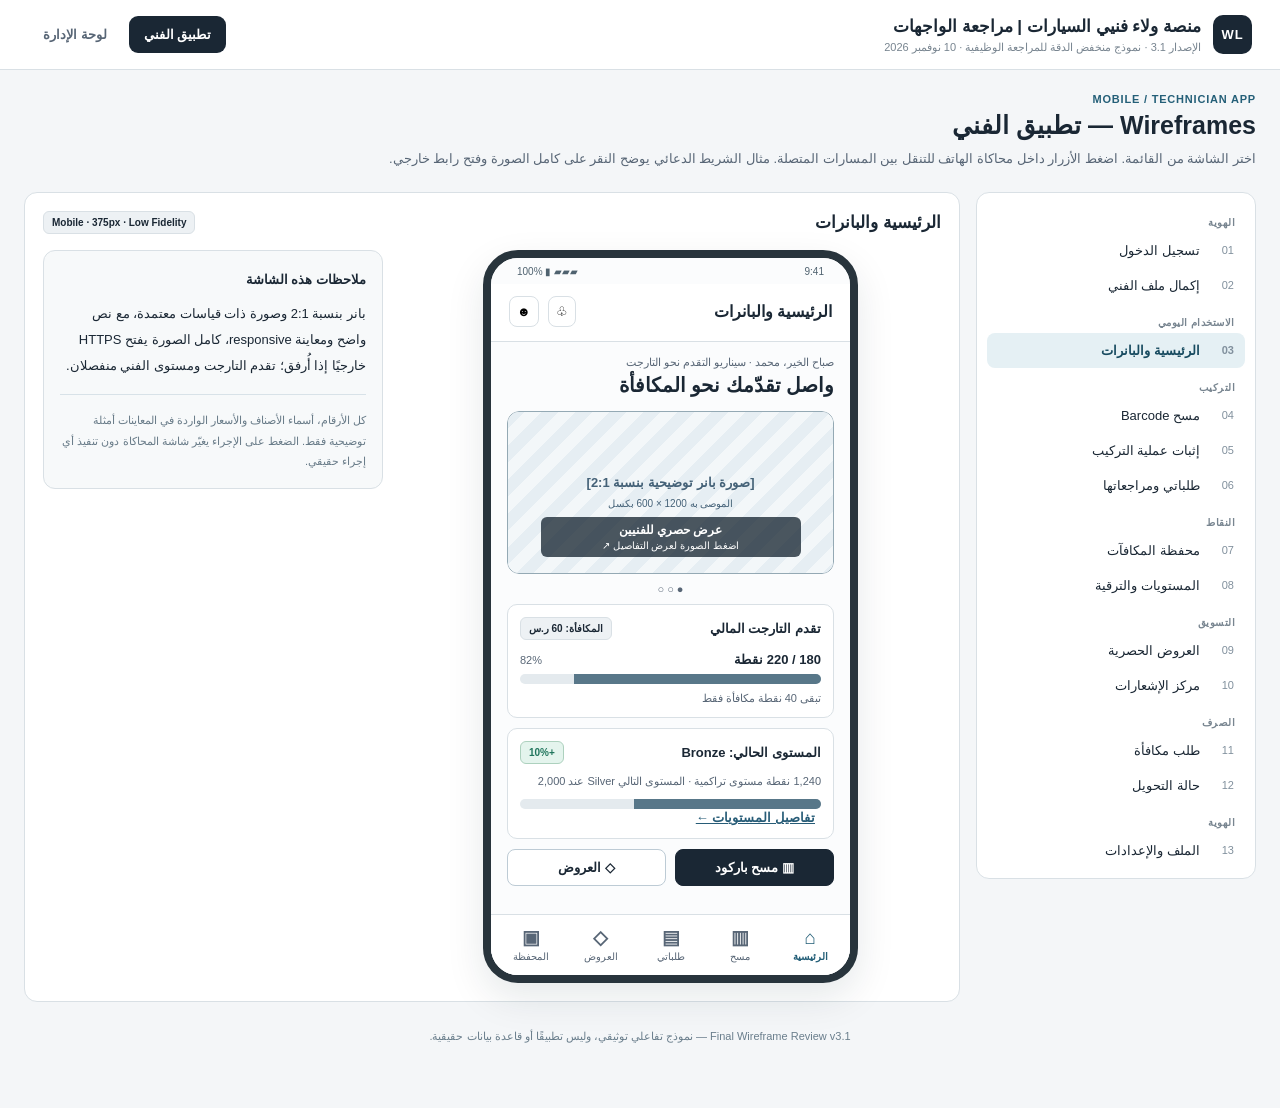
==== commit eb238f7d: "hidden" ====
--- a/index.html
+++ b/index.html
@@ -2,8 +2,11 @@
 <html lang="ar" dir="rtl">
 <head>
 <meta charset="utf-8"/><meta name="viewport" content="width=device-width, initial-scale=1"/>
-<title>منصة ولاء الفنيين — Wireframe نهائي للمراجعة v3.1</title>
+<title>منصة ولاء فنيي السيارات | مراجعة تصميم النظام</title>
 <style>
+/* Internal review sections are not shown in the client-facing navigation. */
+.section#overview,.section#flows,.section#checklist{display:none!important}
+
 :root{--bg:#f4f6f8;--paper:#fff;--ink:#1a2734;--sub:#586676;--muted:#788590;--edge:#d9e0e5;--light:#edf1f4;--accent:#245f78;--accentSoft:#e5f0f4;--warning:#9b6a18;--warnBg:#faf4e5;--good:#20755c;--goodBg:#e4f4ed;--bad:#a83d3d;--badBg:#fff0ef}
 *{box-sizing:border-box}body{margin:0;background:var(--bg);font-family:Tahoma,Arial,sans-serif;color:var(--ink);font-size:13px}button,input,select{font:inherit}button{cursor:pointer}a{color:var(--accent)}
 .top{position:sticky;top:0;z-index:30;background:var(--paper);box-shadow:0 1px 0 var(--edge);padding:15px 28px;display:flex;gap:20px;align-items:center;justify-content:space-between;flex-wrap:wrap}.brand{display:flex;gap:12px;align-items:center}.brandmark{width:39px;height:39px;border-radius:10px;background:var(--ink);color:#fff;display:grid;place-items:center;font-weight:700;letter-spacing:1px}.brand h1{font-size:17px;margin:0 0 4px}.brand p{margin:0;color:var(--muted);font-size:11px}.nav{display:flex;gap:7px;flex-wrap:wrap}.nav button{border:1px solid transparent;background:transparent;border-radius:9px;padding:10px 14px;color:var(--sub);font-weight:700}.nav button.active{background:var(--ink);color:#fff}.page{max-width:1490px;margin:auto;padding:24px 24px 65px}.eyebrow{color:var(--accent);font-size:11px;font-weight:800;letter-spacing:.8px}.sectiontitle{font-size:25px;margin:6px 0 7px}.intro{color:var(--sub);line-height:1.9;margin:0 0 20px;max-width:1040px}.small{font-size:11px;color:var(--sub)}.pill{font-size:10px;font-weight:700;padding:5px 8px;border:1px solid var(--edge);background:var(--light);border-radius:6px;display:inline-block}.pill.ok{border-color:#add1be;background:var(--goodBg);color:var(--good)}.pill.warn{border-color:#ead7ad;background:var(--warnBg);color:var(--warning)}.pill.bad{border-color:#e9bcbc;background:var(--badBg);color:var(--bad)}.grid{display:grid;grid-template-columns:repeat(4,minmax(0,1fr));gap:14px}.card{background:var(--paper);border:1px solid var(--edge);border-radius:14px;padding:17px}.card h3{margin:0 0 9px;font-size:15px}.card p{color:var(--sub);line-height:1.8;margin:5px 0}.number{font-size:27px;font-weight:800;margin-bottom:5px}.two{display:grid;grid-template-columns:1fr 1fr;gap:15px}.section{display:none}.section.active{display:block}.viewer{display:grid;grid-template-columns:280px minmax(0,1fr);gap:16px;align-items:start}.viewer-nav{padding:10px;background:var(--paper);border:1px solid var(--edge);border-radius:13px;max-height:calc(100vh - 135px);overflow:auto;position:sticky;top:95px}.navgroup{margin:14px 10px 5px;font-size:10px;color:var(--muted);font-weight:800;letter-spacing:.5px}.screenbutton{width:100%;border:0;border-radius:8px;display:flex;align-items:center;gap:10px;text-align:right;background:transparent;padding:10px 11px;color:var(--ink)}.screenbutton:hover{background:#f1f5f7}.screenbutton.active{background:var(--accentSoft);color:#184b60;font-weight:bold}.screenbutton .n{font-size:11px;color:#81909d;min-width:24px}.view-stage{background:var(--paper);border:1px solid var(--edge);padding:18px;border-radius:13px;min-height:725px}.stage-top{display:flex;justify-content:space-between;gap:12px;align-items:center;margin:0 0 16px;flex-wrap:wrap}.stage-top h2{margin:0;font-size:17px}.phone{width:375px;min-height:680px;max-width:100%;background:#fff;border:8px solid #28343c;border-radius:35px;padding:0;overflow:hidden;margin:0 auto;box-shadow:0 15px 38px #0d26351a;position:relative}.phone-content{min-height:710px;background:#fbfcfd;position:relative;padding-bottom:75px}.phone .status{height:26px;padding:8px 26px 0;display:flex;justify-content:space-between;font-size:10px;color:#4f626f}.phone-head{padding:12px 18px 14px;border-bottom:1px solid var(--edge);background:#fff;display:flex;justify-content:space-between;align-items:center}.phone-head strong{font-size:16px}.phone-head button{background:#fff;border:1px solid var(--edge);padding:7px;border-radius:8px}.mobile-body{padding:14px 16px;max-height:600px;overflow:auto}.bottom-tabs{height:61px;position:absolute;bottom:0;right:0;left:0;background:#fff;border-top:1px solid var(--edge);display:flex;align-items:center;justify-content:space-around;padding:5px}.bottom-tabs button{font-size:10px;color:var(--sub);background:none;border:none;display:grid;place-items:center;gap:4px;min-width:58px}.bottom-tabs button.active{color:var(--accent);font-weight:800}.bottom-tabs b{font-size:19px;line-height:19px}.placeholder{border:1.5px dashed #aab7c3;background:repeating-linear-gradient(135deg,#f0f3f5,#f0f3f5 9px,#f8fafb 9px,#f8fafb 18px);border-radius:9px;display:grid;place-items:center;text-align:center;color:#657785;font-weight:700;min-height:102px;padding:15px}.placeholder.big{min-height:158px}.label{font-size:11px;color:var(--sub);display:block;margin:10px 0 5px;font-weight:700}.field,.formfield{background:#fff;border:1px solid #c6d1d9;padding:10px 12px;border-radius:8px;width:100%;min-height:38px}.formfield[readonly]{background:#f7f9fa;color:#687785}.btn{background:var(--ink);border:1px solid var(--ink);color:#fff;padding:10px 15px;border-radius:8px;font-weight:700;text-align:center}.btn.secondary{background:white;border-color:#bdcbd5;color:var(--ink)}.btn.soft{background:var(--accentSoft);border-color:var(--accentSoft);color:#17516a}.btn.disabled,.btn:disabled{background:#e9eef1;color:#87939a;border-color:#d7e0e5;cursor:not-allowed}.btn.smallbtn{padding:6px 9px;font-size:11px}.full{width:100%}.row{display:flex;gap:9px;align-items:center}.between{justify-content:space-between}.wrap{flex-wrap:wrap}.column{display:flex;flex-direction:column;gap:10px}.mini{border:1px solid var(--edge);background:#fff;border-radius:10px;padding:12px;margin-bottom:10px}.minihead{font-size:12px;font-weight:700;margin-bottom:8px}.progress{height:10px;border-radius:20px;background:#e4eaee;overflow:hidden}.progress>span{height:100%;display:block;background:#587789}.note{border-right:3px solid var(--accent);background:#eaf2f5;padding:10px 12px;border-radius:5px;color:#31566a;font-size:11px;line-height:1.9;margin:9px 0}.note.warn{border-color:#d3a64b;background:#fff8e9;color:#896224}.note.bad{border-color:#cf8f8f;background:#fff0f0;color:#a33b3b}.center{text-align:center}.muted{color:var(--muted)}.divider{border:0;border-top:1px solid var(--edge);margin:12px 0}.iconbox{width:33px;height:33px;border-radius:8px;border:1px solid var(--edge);background:#f4f7f8;display:grid;place-items:center;font-size:17px;flex-shrink:0}.listitem{display:flex;justify-content:space-between;align-items:center;padding:12px 0;border-bottom:1px solid var(--edge);gap:12px}.listitem:last-child{border-bottom:0}.kpi{border:1px solid #dce4ea;border-radius:9px;padding:12px;background:#fbfcfd;min-width:0}.kpi strong{display:block;font-size:21px;margin:4px 0}.kpi small{color:var(--sub)}.grid2{display:grid;grid-template-columns:1fr 1fr;gap:9px}.grid3{display:grid;grid-template-columns:repeat(3,1fr);gap:9px}.tablewrap{overflow:auto;border:1px solid var(--edge);border-radius:10px}table{width:100%;border-collapse:collapse;text-align:right;font-size:12px}th{font-weight:800;color:#495d6c;background:#f0f4f6;font-size:11px;white-space:nowrap}th,td{border-bottom:1px solid var(--edge);padding:12px 10px}tr:last-child td{border-bottom:0}td{white-space:nowrap}.desktop{border:1px solid var(--edge);border-radius:12px;overflow:hidden;background:#f8fafb;min-height:620px}.desktop-title{background:#fff;border-bottom:1px solid var(--edge);padding:15px 19px;display:flex;justify-content:space-between;align-items:center;gap:12px;flex-wrap:wrap}.desktop-title h3{font-size:17px;margin:0 0 5px}.desktop-body{padding:18px}.desktop .deskfields{display:grid;grid-template-columns:repeat(3,1fr);gap:12px}.metadata{background:#f9fbfc;border:1px solid var(--edge);border-radius:12px;margin:14px 0;padding:13px 15px;color:var(--sub);font-size:11px;line-height:1.8}.flowboard{display:grid;grid-template-columns:repeat(4,minmax(0,1fr));gap:14px}.step{border:1px solid var(--edge);background:white;border-radius:12px;padding:16px;min-height:180px}.step h3{font-size:13px}.step p{color:var(--sub);line-height:1.8}.stepnum{font-size:11px;font-weight:800;color:var(--accent)}.checkitem{padding:10px 0;display:flex;align-items:flex-start;gap:9px;border-bottom:1px solid #edf0f2;line-height:1.6}.checkitem:last-child{border:0}.checkitem input{accent-color:#225c72;transform:scale(1.1);margin-top:4px}.checkgroup{background:white;border:1px solid var(--edge);padding:18px;border-radius:12px}.checkgroup h3{margin:0 0 10px}.footer{padding:28px 0 0;color:#6a7e8c;font-size:11px;text-align:center}.toast{position:fixed;left:20px;bottom:20px;z-index:80;background:#1c3748;color:#fff;border-radius:10px;padding:14px 17px;box-shadow:0 8px 28px #0003;max-width:370px;display:none;line-height:1.8}.simlink{color:#275c77;border:0;background:none;text-decoration:underline;font-weight:700}.chiprow{display:flex;gap:6px;flex-wrap:wrap}.hidden{display:none!important}.banner{background:linear-gradient(140deg,#dce4e9,#f2f6f8);border:1px dashed #7f97a8;border-radius:12px;padding:20px 15px;min-height:151px;display:flex;flex-direction:column;justify-content:center;gap:10px;text-align:center;cursor:pointer}.banner:hover{border-color:var(--accent)}.badge-dot{width:9px;height:9px;border-radius:50%;background:var(--good);display:inline-block}.separator{border:0;border-top:1px solid #d8e2e8;margin:15px 0}.readme{font-size:11px;color:var(--sub);margin:10px 0;line-height:1.9}.mobilewide{display:flex;gap:17px;justify-content:center;align-items:flex-start;flex-wrap:wrap}.aside-guide{max-width:340px;flex:1;min-width:220px;background:#f7f9fa;border:1px solid var(--edge);border-radius:12px;padding:16px;line-height:2}.aside-guide h4{margin:0 0 8px}.side-meta{margin-top:11px}.sidelabel{font-size:11px;color:#687b88;line-height:1.9}
@@ -11,13 +14,13 @@
 @media(max-width:1100px){.grid,.flowboard{grid-template-columns:repeat(2,minmax(0,1fr))}.viewer{grid-template-columns:220px minmax(0,1fr)}.desktop .deskfields{grid-template-columns:1fr 1fr}}@media(max-width:780px){.page{padding:16px 12px 45px}.top{padding:12px}.nav button{padding:8px}.viewer{grid-template-columns:1fr}.viewer-nav{display:flex;overflow:auto;position:static;max-height:120px;gap:5px;white-space:nowrap;align-items:center}.navgroup{display:none}.screenbutton{width:auto;min-width:120px}.screenbutton .n{display:none}.view-stage{padding:9px}.grid,.flowboard,.two{grid-template-columns:1fr}.desktop .deskfields,.grid3{grid-template-columns:1fr 1fr}.desktop-body{padding:10px}.phone{width:355px}.stage-top{padding:5px}}
 @media print{.top,.viewer-nav,.stage-top button,.btn,.toast{display:none!important}.page{max-width:none}.section{display:block!important;page-break-after:always}.viewer{display:block}.view-stage{border:0}}
 </style></head><body>
-<header class="top"><div class="brand"><div class="brandmark">WL</div><div><h1>منصة ولاء فنيي السيارات | Wireframe Review</h1><p>الإصدار 3.1 · نموذج منخفض الدقة للمراجعة الوظيفية · 10 نوفمبر 2026</p></div></div><nav class="nav" id="topnav"><button class="active" data-tab="overview">نظرة عامة</button><button data-tab="mobile">تطبيق الفني</button><button data-tab="admin">لوحة الإدارة</button><button data-tab="flows">المسارات</button><button data-tab="checklist">قائمة الاعتماد</button></nav></header>
+<header class="top"><div class="brand"><div class="brandmark">WL</div><div><h1>منصة ولاء فنيي السيارات | مراجعة الواجهات</h1><p>الإصدار 3.1 · نموذج منخفض الدقة للمراجعة الوظيفية · 10 نوفمبر 2026</p></div></div><nav class="nav" id="topnav"><button class="active" data-tab="mobile">تطبيق الفني</button><button data-tab="admin">لوحة الإدارة</button></nav></header>
 <main class="page">
-<section id="overview" class="section active"><div class="eyebrow">FINAL WIREFRAME / FUNCTIONAL REVIEW</div><h2 class="sectiontitle">مراجعة شاملة قبل اعتماد التصميم</h2><p class="intro">تجمع هذه النسخة كل ما اعتُمد في UC-01 إلى UC-08 والتحديثات اللاحقة: باركود خطي، استيراد الماركات والأصناف، مستويات تسعير متعددة، شروط توليد الباركود، مستويـات ولاء بنسب متغيرة، محفظة مكافآت موحدة، عهدة مركزية، بانرات برابط خارجي، عروض وإشعارات. المحتوى <b>Wireframe وليس نظامًا تشغيليًا</b>؛ بيانات الشاشات أمثلة لشرح المسارات.</p>
+<section id="overview" class="section"><div class="eyebrow">FINAL WIREFRAME / FUNCTIONAL REVIEW</div><h2 class="sectiontitle">مراجعة شاملة قبل اعتماد التصميم</h2><p class="intro">تجمع هذه النسخة كل ما اعتُمد في UC-01 إلى UC-08 والتحديثات اللاحقة: باركود خطي، استيراد الماركات والأصناف، مستويات تسعير متعددة، شروط توليد الباركود، مستويـات ولاء بنسب متغيرة، محفظة مكافآت موحدة، عهدة مركزية، بانرات برابط خارجي، عروض وإشعارات. المحتوى <b>Wireframe وليس نظامًا تشغيليًا</b>؛ بيانات الشاشات أمثلة لشرح المسارات.</p>
 <div class="grid"><div class="card"><div class="number">13</div><h3>شاشة للفني</h3><p>من تسجيل الدخول حتى توثيق التركيب والاطلاع على المكافآت.</p></div><div class="card"><div class="number">18</div><h3>شاشة للإدارة</h3><p>المنتجات، الباركود، المراجعة، الأموال، التسويق والتقارير.</p></div><div class="card"><div class="number">8</div><h3>Use Cases</h3><p>تمثيل التسلسل الكامل للعمليات والإشعارات والتحقق.</p></div><div class="card"><div class="number">9</div><h3>قرارات نهائية مطلوبة</h3><p>مميّزة بوضوح ولا تُعد معتمدة تلقائيًا.</p></div></div>
 <div class="two" style="margin-top:17px"><div class="card"><h3>القواعد الأساسية المثبتة</h3><div class="checkitem">✓ تسجيل Google / Apple فقط، بلا OTP.</div><div class="checkitem">✓ Barcode خطي فريد؛ نقاطه في قاعدة البيانات لا في النص المطبوع.</div><div class="checkitem">✓ كل صنف له ماركة ورقم واسم ومستوى سعر واحد على الأقل قبل الإصدار.</div><div class="checkitem">✓ تجميع نقاط المستوى الأساسية منفصل عن نقاط المكافآت القابلة للصرف.</div><div class="checkitem">✓ Basic 0%، Bronze 10%، Silver 20%، Gold 30%.</div><div class="checkitem">✓ التارجت المالي موحد لجميع الماركات.</div><div class="checkitem">✓ صور التركيب والاستمارة والموقع والمراجعة قبل منح النقاط.</div><div class="checkitem">✓ صور البانرات تفتح رابط HTTPS خارجيًا عند وجوده.</div></div>
 <div class="card"><h3>ابدأ مراجعة الرحلة</h3><p>افتح تطبيق الفني لاستعراض 13 شاشة، ثم لوحة الإدارة لمراجعة 18 شاشة. جرّب الضغط على البانر، وتوليد الباركود للصنف المؤهل، وظهور فرق الرصيدين وقواعد الحجز.</p><div class="column" style="margin-top:20px"><button class="btn" onclick="goTab('mobile')">عرض واجهات تطبيق الفني ←</button><button class="btn secondary" onclick="goTab('admin')">عرض شاشات لوحة الإدارة ←</button><button class="btn soft" onclick="goTab('checklist')">فحص قائمة الاعتماد ←</button></div><p class="note warn">لا يعتمد هذا الملف حالات التسوية المالية المعلقة أو سياسة تغيير حدود المستويات؛ راجع قسم «قرارات تحتاج اعتمادًا».</p></div></div></section>
-<section id="mobile" class="section"><div class="eyebrow">MOBILE / TECHNICIAN APP</div><h2 class="sectiontitle">Wireframes — تطبيق الفني</h2><p class="intro">اختر الشاشة من القائمة. اضغط الأزرار داخل محاكاة الهاتف للتنقل بين المسارات المتصلة. مثال الشريط الدعائي يوضح النقر على كامل الصورة وفتح رابط خارجي.</p><div class="viewer"><div class="viewer-nav" id="mobile-menu"></div><div class="view-stage"><div class="stage-top"><h2 id="mobile-stage-title"></h2><span class="pill">Mobile · 375px · Low Fidelity</span></div><div class="mobilewide"><div class="phone"><div class="phone-content"><div class="status"><span>9:41</span><span>▰▰▰ ▮ 100%</span></div><div id="mobile-render"></div><div class="bottom-tabs" id="mobile-bottom"></div></div></div><aside class="aside-guide"><h4>ملاحظات هذه الشاشة</h4><div id="mobile-notes"></div><hr class="separator"/><div class="sidelabel">كل الأرقام، أسماء الأصناف والأسعار الواردة في المعاينات أمثلة توضيحية فقط. الضغط على الإجراء يغيّر شاشة المحاكاة دون تنفيذ أي إجراء حقيقي.</div></aside></div></div></div></section>
+<section id="mobile" class="section active"><div class="eyebrow">MOBILE / TECHNICIAN APP</div><h2 class="sectiontitle">Wireframes — تطبيق الفني</h2><p class="intro">اختر الشاشة من القائمة. اضغط الأزرار داخل محاكاة الهاتف للتنقل بين المسارات المتصلة. مثال الشريط الدعائي يوضح النقر على كامل الصورة وفتح رابط خارجي.</p><div class="viewer"><div class="viewer-nav" id="mobile-menu"></div><div class="view-stage"><div class="stage-top"><h2 id="mobile-stage-title"></h2><span class="pill">Mobile · 375px · Low Fidelity</span></div><div class="mobilewide"><div class="phone"><div class="phone-content"><div class="status"><span>9:41</span><span>▰▰▰ ▮ 100%</span></div><div id="mobile-render"></div><div class="bottom-tabs" id="mobile-bottom"></div></div></div><aside class="aside-guide"><h4>ملاحظات هذه الشاشة</h4><div id="mobile-notes"></div><hr class="separator"/><div class="sidelabel">كل الأرقام، أسماء الأصناف والأسعار الواردة في المعاينات أمثلة توضيحية فقط. الضغط على الإجراء يغيّر شاشة المحاكاة دون تنفيذ أي إجراء حقيقي.</div></aside></div></div></div></section>
 <section id="admin" class="section"><div class="eyebrow">ADMIN DASHBOARD / BACKOFFICE</div><h2 class="sectiontitle">Wireframes — لوحة التحكم</h2><p class="intro">يشمل مسار إدخال الماركات ثم مستويات التسعير ثم الأصناف واستيراد Excel ومعاينة الأخطاء، وصولًا لإصدار دفعات Barcode وحساب النقاط والعروض والمكافآت.</p><div class="viewer"><div class="viewer-nav" id="admin-menu"></div><div class="view-stage"><div class="stage-top"><h2 id="admin-stage-title"></h2><span class="pill">Desktop · Management · Low Fidelity</span></div><div class="desktop"><div class="desktop-title"><div><h3 id="desktop-heading"></h3><div class="small" id="desktop-caption"></div></div><div class="row"><span class="pill">صلاحية مدير النظام</span><span class="iconbox">☷</span></div></div><div class="desktop-body" id="admin-render"></div></div><div class="metadata" id="admin-notes"></div></div></div></section>
 <section id="flows" class="section"><div class="eyebrow">END-TO-END WORKFLOW</div><h2 class="sectiontitle">ربط العمليات من البداية إلى النهاية</h2><p class="intro">تُعرض مسارات النظام كمراحل متصلة. عمليات النقاط والأموال منفصلة، مع تدقيق في جميع نقاط التحويل إلى حالات نهائية.</p><div class="flowboard" id="flowboard"></div><div class="card" style="margin-top:17px"><h3>المنطق المحاسبي للنقاط</h3><div class="two"><div class="mini"><div class="minihead">نقاط المستوى (دائمة)</div><p>+ نقاط الباركود الأساسية فقط بعد الاعتماد، وتُستخدم للترقية. لا تتأثر بصرف المكافآت.</p></div><div class="mini"><div class="minihead">نقاط المكافآت (قابلة للصرف)</div><p>+ الأساسية + نسبة مكافأة مستوى الفني المثبتة عند تقديم الطلب. تُحجز عند طلب المكافأة وتُصرف بعد إثبات تحويل العهدة.</p></div></div><p class="note">100 نقطة أساسية مع Bronze 10% ⇒ +100 نقطة مستوى، +110 نقطة مكافآت. عند بلوغ التارجت وحجز 220 نقطة مكافآت يبقى مستوى الفني دون تغيير.</p></div></section>
 <section id="checklist" class="section"><div class="eyebrow">REVIEW & SIGN-OFF</div><h2 class="sectiontitle">قائمة فحص النسخة النهائية</h2><p class="intro">علّم المتطلبات التي راجعتها في الشاشات. بنود «تحتاج اعتمادًا» ليست أخطاء وإنما قرارات وظيفية لم يُحسم أثرها النهائي في تحليل الأعمال؛ يجب إغلاقها قبل تثبيت ERD والبرمجة.</p><div class="grid" style="grid-template-columns:repeat(2,minmax(0,1fr))" id="checkgroups"></div><div class="card" style="margin-top:15px"><div class="row between wrap"><h3>قرارات يجب حسمها قبل اعتماد ERD</h3><span class="pill warn">ليست معتمدة</span></div><div id="decisions"></div></div><div class="row wrap" style="margin-top:14px"><button class="btn" onclick="copyReview()">نسخ ملخص المراجعة</button><button class="btn secondary" onclick="window.print()">طباعة تقرير المراجعة</button><span id="checkedCount" class="small"></span></div></section>
@@ -31,7 +34,7 @@
 const flows=[['UC-01','تعريف الكتالوج وإصدار Barcode','استيراد/إضافة ماركة ← إنشاء مستويات أسعار ← إدخال/استيراد أصناف وربط كل مستوى بسعر ونقاط ← اختيار مستوى سعر عند إصدار الدفعة ← توليد رموز فريدة.'],['UC-02','تحديث نقاط الباركود','تغيير نقاط رموز متاحة مع تدقيق. الطلبات المقدمة لها Snapshot ثابت ولا تتغير بأثر رجعي.'],['UC-03','الفني وطلب التركيب','Google/Apple ← استكمال ملف ← مسح Barcode ← عرض النقاط والزيادة ← إثبات القطعة والاستمارة والموقع ← إرسال.'],['UC-04','المراجعة ومنح النقاط','فحص الأدلة ← اعتماد أو رفض بسبب ← اعتماد واحد يضيف نقاط المستوى الأساسية ونقاط المكافأة الأساسية+الزيادة.'],['UC-05','التارجت الموحد','محفظة واحدة لنقاط المكافآت لجميع الماركات ← استيفاء التارجت ← حجز النقاط المطلوبة ← إبقاء الفائض.'],['UC-06','العهدة والتحويل','مراجعة رصيد العهدة ← تحويل STC Pay يدويًا ← رفع إثبات ومرجع ← تأكيد ← تسوية النقاط والعهدة.'],['UC-07','البانرات والعروض','رفع بانر بمقاس 1200×600 ونسبة 2:1 مع التحقق من الجودة ← معاينة جوال 320/390 ← ربط HTTPS اختياري وجدولة ← نشر ونقر الصورة بالكامل.'],['UC-08','الإشعارات والتحفيز','إشعارات العمليات والترقية والعروض ← 50/80/95/100% من التارجت ← منع التكرار وإعدادات خصوصية.']];
 const reviewGroups=[['الهوية والفني',['Google/Apple فقط دون OTP','جمع رقم STC Pay في الملف الشخصي','موافقة الموقع ورفع صور الإثبات','رفض/اعتماد الطلب دون منح مبكر للنقاط']],['الكتالوج وBarcode',['إضافة/استيراد الماركات','إنشاء مستويات أسعار متعددة','إضافة/استيراد الأصناف بقالب Excel','معاينة أخطاء الاستيراد قبل الاعتماد','منع إصدار Barcode قبل اختيار مستوى سعر مرتبط بالصنف له سعر ونقاط','مدير النظام وحده يصدر/يطبع Barcode','تثبيت مستوى السعر والنقاط لكل دفعة وتدقيق التعديلات على الرموز المتاحة']],['النقاط والمالية',['فصل نقاط المستوى عن المكافآت','Basic/Bronze/Silver/Gold بالحدود المعتمدة','احتساب زيادة المستوى دون إعادة احتساب السابق','تارجت مالي موحد لجميع الماركات','حجز النقاط عند طلب المكافأة','تأكيد التحويل اليدوي قبل خصم العهدة','سجل تدقيق لمنع التكرار والاحتيال']],['التسويق والإشعارات',['سلايدر مقاس 1200×600 بنسبة 2:1، ملف ≤3MB ومنطقة أمان 10%','معاينة البانر على 320/390 بكسل قبل النشر ورابط HTTPS اختياري','تبويب مستقل للعروض','إشعارات العروض والمراجعة والمكافأة','50/80/95/100% وتحفيز مرة لكل مرحلة','إعدادات تعطيل التسويق دون التشغيلي']]];
 const decisions=['سياسة الكسور والتقريب لنقاط المكافآت (نوصي بمنزلتين عشريتين).','تثبيت نسبة المستوى وقت تقديم الطلب أم وقت اعتماد الإدارة (المقترح عند التقديم).','هل تعديل حدود المستوى قد يخفض المستوى أم نثبت أعلى مستوى تاريخي؟','هل يسمح بتعديل نقاط باركود مفرد ودفعة كاملة أم أحدهما فقط؟','طريقة توزيع تكلفة المكافآت على الماركات في التقارير (FIFO أو غيرها).','معالجة الباركود بعد رفض التركيب: إعادة مراجعة أم فك حجز إداري؟','استيراد Excel: إنشاء فقط أم إنشاء وتحديث مع تأكيد مسبق؟','هل نحتاج تاريخ سريان للأسعار عند تغيير تسعير مستوى الصنف؟','سياسة تغيير نقاط الصنف/مستوى السعر بعد إصدار دفعات: لا يتغير الرمز القائم إلا بتعديل إداري صريح ومدقق (توصية).'];
-let state={tab:'overview',m:'home',a:'items',points:995,base:10,logo:'',claim:'pending',reward:'none',completed:0,marketing:true,notes:{},bannerUrl:'https://example.com/offer',bannerTitle:'عرض حصري للفنيين',bannerImage:'',bannerImageName:'',bannerImageInfo:'',bannerImageError:'',priceLevel:'',barcodeQty:100,lastBatch:null};
+let state={tab:'mobile',m:'home',a:'items',points:995,base:10,logo:'',claim:'pending',reward:'none',completed:0,marketing:true,notes:{},bannerUrl:'https://example.com/offer',bannerTitle:'عرض حصري للفنيين',bannerImage:'',bannerImageName:'',bannerImageInfo:'',bannerImageError:'',priceLevel:'',barcodeQty:100,lastBatch:null};
 const itemPricePoints={WHOLESALE:{label:'جملة',price:50,points:5},DISTRIBUTOR:{label:'موزع',price:55,points:6},RETAIL:{label:'تجزئة',price:75,points:8}};
 function hsafe(t){return String(t??'').replace(/[&<>"']/g,c=>({'&':'&amp;','<':'&lt;','>':'&gt;','"':'&quot;',"'":'&#39;'}[c]))}
 function bannerGraphic(){return state.bannerImage?`<img src="${state.bannerImage}" alt="صورة الإعلان" class="banner-img"/>`:`<div class="banner-noimage">[صورة بانر توضيحية بنسبة 2:1]<small>الموصى به 1200 × 600 بكسل</small></div>`}
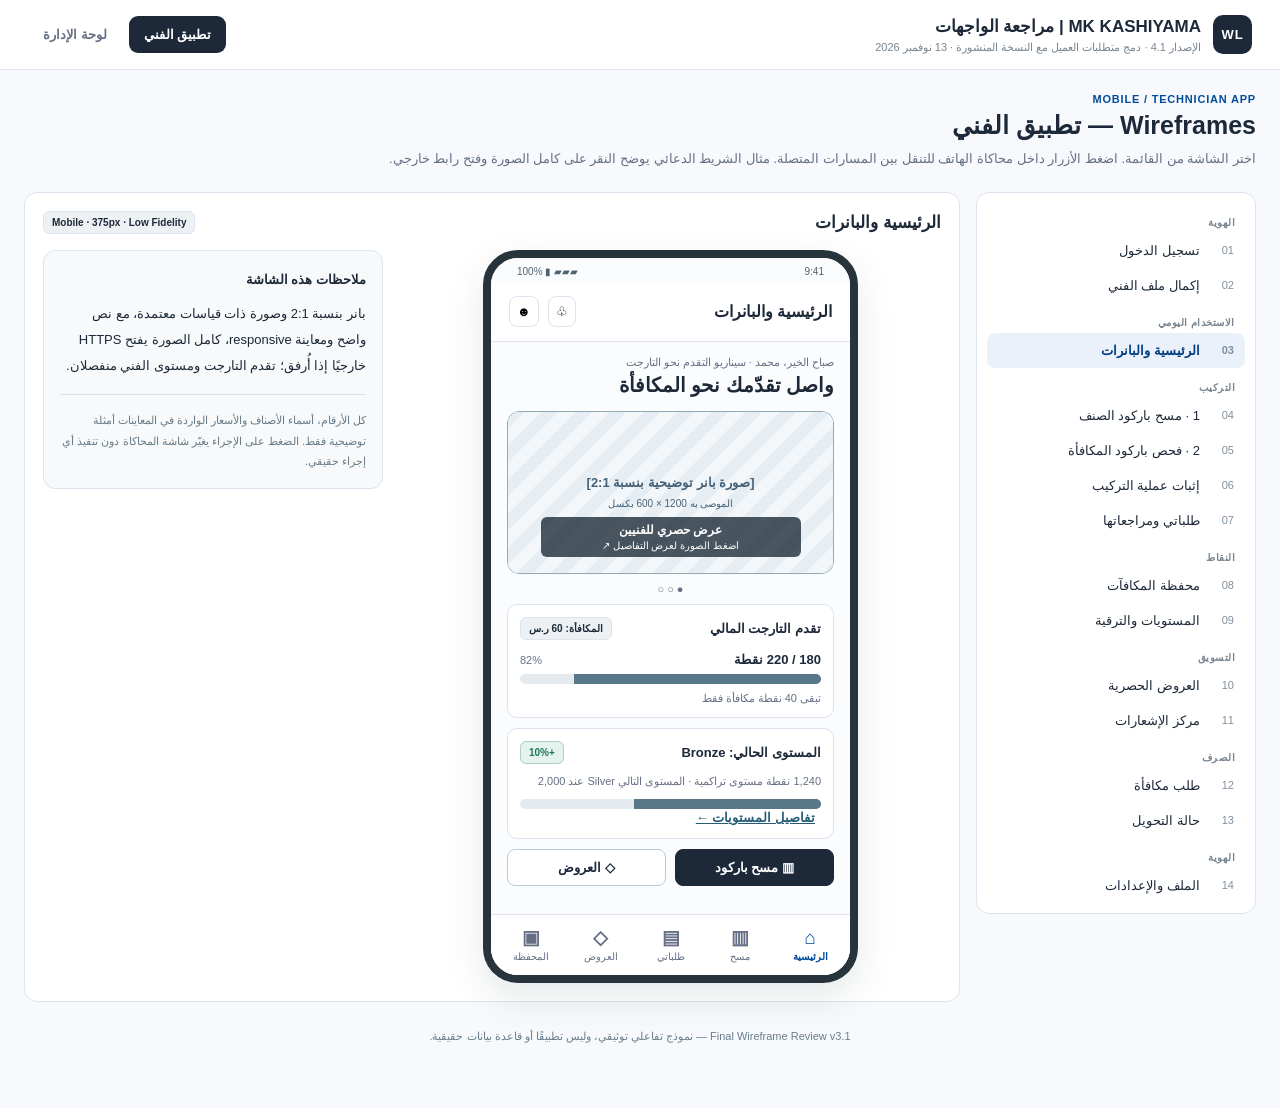
==== commit 81120d75: "update changes" ====
--- a/index.html
+++ b/index.html
@@ -2,7 +2,7 @@
 <html lang="ar" dir="rtl">
 <head>
 <meta charset="utf-8"/><meta name="viewport" content="width=device-width, initial-scale=1"/>
-<title>منصة ولاء فنيي السيارات | مراجعة تصميم النظام</title>
+<title>MK KASHIYAMA | Wireframe المراجعة الموحد</title>
 <style>
 /* Internal review sections are not shown in the client-facing navigation. */
 .section#overview,.section#flows,.section#checklist{display:none!important}
@@ -13,35 +13,87 @@
 .banner-frame{width:100%;aspect-ratio:2/1;position:relative;overflow:hidden;border:1px solid #94a9b4;border-radius:11px;background:#dde8ed;isolation:isolate}.banner-img{width:100%;height:100%;display:block;object-fit:cover}.banner-noimage{display:flex;flex-direction:column;justify-content:center;align-items:center;text-align:center;height:100%;color:#456278;font-weight:700;gap:8px;background:repeating-linear-gradient(135deg,#e6eef3,#e6eef3 12px,#f3f7f9 12px,#f3f7f9 24px)}.banner-noimage small{font-size:10px;font-weight:400}.banner-caption{position:absolute;bottom:10%;left:10%;right:10%;background:rgba(16,30,43,.74);color:#fff;border-radius:6px;padding:6px 9px;font-weight:700;font-size:12px;text-align:center;display:flex;flex-direction:column;gap:3px}.banner-caption small{font-size:10px;font-weight:400}.mobile-banner{padding:0;border:0;background:none!important;display:block;aspect-ratio:2/1;min-height:0;border-radius:12px;overflow:hidden}.mobile-banner .banner-frame{border-radius:12px}.banner-rule{border:1px dashed #aec4cf;background:#f7fbfd;border-radius:8px;padding:12px;line-height:1.9;margin:10px 0}.phone-preview-box{width:100%;max-width:320px;display:inline-block;vertical-align:top;border:1px solid #9caeba;border-radius:17px;background:#fff;margin:6px;padding:10px}.phone-preview-box.slim{max-width:267px}.phone-preview-box .banner-caption{font-size:10px;bottom:10%;padding:4px}.phone-preview-box .banner-caption small{font-size:9px}.banner-error{background:#fff0ed;color:#982f24;padding:9px;border-radius:7px;margin:9px 0}.banner-good{background:#e4f4ed;color:#145c45;padding:9px;border-radius:7px;margin:9px 0}.price-choice{display:flex;flex-direction:column;gap:7px;margin-bottom:14px}.price-choice select{max-width:100%}
 @media(max-width:1100px){.grid,.flowboard{grid-template-columns:repeat(2,minmax(0,1fr))}.viewer{grid-template-columns:220px minmax(0,1fr)}.desktop .deskfields{grid-template-columns:1fr 1fr}}@media(max-width:780px){.page{padding:16px 12px 45px}.top{padding:12px}.nav button{padding:8px}.viewer{grid-template-columns:1fr}.viewer-nav{display:flex;overflow:auto;position:static;max-height:120px;gap:5px;white-space:nowrap;align-items:center}.navgroup{display:none}.screenbutton{width:auto;min-width:120px}.screenbutton .n{display:none}.view-stage{padding:9px}.grid,.flowboard,.two{grid-template-columns:1fr}.desktop .deskfields,.grid3{grid-template-columns:1fr 1fr}.desktop-body{padding:10px}.phone{width:355px}.stage-top{padding:5px}}
 @media print{.top,.viewer-nav,.stage-top button,.btn,.toast{display:none!important}.page{max-width:none}.section{display:block!important;page-break-after:always}.viewer{display:block}.view-stage{border:0}}
+
+/* Version 4.1 / factory + two-stage scan additions. Retains original low-fidelity UI. */
+:root{--accent:#004c9d;--accentSoft:#eaf1fa;--ink:#1d2939;--bg:#f7f9fc;--edge:#dce4ee;--sub:#667085}
+.screenbutton.active{color:#003d80}.step-chip{display:inline-flex;padding:7px 11px;border-radius:20px;background:#eaf1fa;color:#004c9d;font-size:11px;font-weight:800;margin-bottom:10px}
+.readonly-box{min-height:38px;background:#f7f9fc;border:1px solid #dce4ee;border-radius:8px;padding:9px 12px}
+.factory-grid{display:grid;grid-template-columns:repeat(2,minmax(0,1fr));gap:14px;margin:15px 0}
+.factory-label{border:1.5px solid #b7c3d0;border-radius:8px;background:#fff;padding:13px;direction:rtl;min-width:0;break-inside:avoid;color:#1d2939;font-size:11px;max-width:100%}
+.labeltop,.labelfoot{display:flex;justify-content:space-between;gap:8px;align-items:center}.labeltop{padding-bottom:8px;border-bottom:1px dashed #ccd6e0}.labeltop span{color:#667085;font-size:9px;direction:ltr}
+.label-item{background:#f1f5fa;margin:10px 0;padding:10px;text-align:center;border-radius:5px;color:#4e6175;font-size:10px}
+.label-item strong{display:block;font-family:Arial,sans-serif;font-size:24px;color:#111e2a;letter-spacing:1px;margin:3px auto 0}
+.label-visual{display:flex;align-items:center;flex-direction:column;gap:5px;margin:10px 0}.barcode-svg{display:block;width:100%;max-width:420px;height:74px;background:#fff}.code-caption{font-family:Arial,sans-serif;font-size:13px;letter-spacing:1px;color:#111}
+.labelfoot{padding-top:6px;border-top:1px dashed #cbd5df;color:#64748b;font-size:9px}
+#print-sheet{display:none}
+@media(max-width:800px){.factory-grid{grid-template-columns:1fr}}
+@media print{body.printing-labels .top,body.printing-labels .page,body.printing-labels .toast{display:none!important}body.printing-labels #print-sheet{display:block!important;position:static;margin:auto;max-width:190mm;background:white;color:#101010}body.printing-labels #print-sheet .print-grid{display:grid;grid-template-columns:1fr 1fr;gap:10mm}body.printing-labels #print-sheet .factory-label{border:1px solid #777;padding:5mm;min-width:0}body.printing-labels #print-sheet .barcode-svg{height:62px}body.printing-labels #print-sheet .label-item strong{font-size:18pt}}
 </style></head><body>
-<header class="top"><div class="brand"><div class="brandmark">WL</div><div><h1>منصة ولاء فنيي السيارات | مراجعة الواجهات</h1><p>الإصدار 3.1 · نموذج منخفض الدقة للمراجعة الوظيفية · 10 نوفمبر 2026</p></div></div><nav class="nav" id="topnav"><button class="active" data-tab="mobile">تطبيق الفني</button><button data-tab="admin">لوحة الإدارة</button></nav></header>
+<header class="top"><div class="brand"><div class="brandmark">WL</div><div><h1>MK KASHIYAMA | مراجعة الواجهات</h1><p>الإصدار 4.1 · دمج متطلبات العميل مع النسخة المنشورة · 13 نوفمبر 2026</p></div></div><nav class="nav" id="topnav"><button class="active" data-tab="mobile">تطبيق الفني</button><button data-tab="admin">لوحة الإدارة</button></nav></header>
 <main class="page">
-<section id="overview" class="section"><div class="eyebrow">FINAL WIREFRAME / FUNCTIONAL REVIEW</div><h2 class="sectiontitle">مراجعة شاملة قبل اعتماد التصميم</h2><p class="intro">تجمع هذه النسخة كل ما اعتُمد في UC-01 إلى UC-08 والتحديثات اللاحقة: باركود خطي، استيراد الماركات والأصناف، مستويات تسعير متعددة، شروط توليد الباركود، مستويـات ولاء بنسب متغيرة، محفظة مكافآت موحدة، عهدة مركزية، بانرات برابط خارجي، عروض وإشعارات. المحتوى <b>Wireframe وليس نظامًا تشغيليًا</b>؛ بيانات الشاشات أمثلة لشرح المسارات.</p>
-<div class="grid"><div class="card"><div class="number">13</div><h3>شاشة للفني</h3><p>من تسجيل الدخول حتى توثيق التركيب والاطلاع على المكافآت.</p></div><div class="card"><div class="number">18</div><h3>شاشة للإدارة</h3><p>المنتجات، الباركود، المراجعة، الأموال، التسويق والتقارير.</p></div><div class="card"><div class="number">8</div><h3>Use Cases</h3><p>تمثيل التسلسل الكامل للعمليات والإشعارات والتحقق.</p></div><div class="card"><div class="number">9</div><h3>قرارات نهائية مطلوبة</h3><p>مميّزة بوضوح ولا تُعد معتمدة تلقائيًا.</p></div></div>
+<section id="overview" class="section"><div class="eyebrow">FINAL WIREFRAME / FUNCTIONAL REVIEW</div><h2 class="sectiontitle">مراجعة شاملة قبل اعتماد التصميم</h2><p class="intro">تجمع هذه النسخة كل ما اعتُمد في UC-01 إلى UC-08 والتحديثات اللاحقة: باركود خطي، استيراد الماركات والأصناف، مستويات تسعير متعددة، شروط توليد الباركود، مستويات ولاء بنسب متغيرة، محفظة مكافآت موحدة، عهدة مركزية، بانرات برابط خارجي، عروض وإشعارات. المحتوى <b>Wireframe وليس نظامًا تشغيليًا</b>؛ بيانات الشاشات أمثلة لشرح المسارات.</p>
+<div class="grid"><div class="card"><div class="number">14</div><h3>شاشة للفني</h3><p>من تسجيل الدخول حتى توثيق التركيب والاطلاع على المكافآت.</p></div><div class="card"><div class="number">19</div><h3>شاشة للإدارة</h3><p>المنتجات، الباركود، المراجعة، الأموال، التسويق والتقارير.</p></div><div class="card"><div class="number">8</div><h3>Use Cases</h3><p>تمثيل التسلسل الكامل للعمليات والإشعارات والتحقق.</p></div><div class="card"><div class="number">9</div><h3>قرارات نهائية مطلوبة</h3><p>مميّزة بوضوح ولا تُعد معتمدة تلقائيًا.</p></div></div>
 <div class="two" style="margin-top:17px"><div class="card"><h3>القواعد الأساسية المثبتة</h3><div class="checkitem">✓ تسجيل Google / Apple فقط، بلا OTP.</div><div class="checkitem">✓ Barcode خطي فريد؛ نقاطه في قاعدة البيانات لا في النص المطبوع.</div><div class="checkitem">✓ كل صنف له ماركة ورقم واسم ومستوى سعر واحد على الأقل قبل الإصدار.</div><div class="checkitem">✓ تجميع نقاط المستوى الأساسية منفصل عن نقاط المكافآت القابلة للصرف.</div><div class="checkitem">✓ Basic 0%، Bronze 10%، Silver 20%، Gold 30%.</div><div class="checkitem">✓ التارجت المالي موحد لجميع الماركات.</div><div class="checkitem">✓ صور التركيب والاستمارة والموقع والمراجعة قبل منح النقاط.</div><div class="checkitem">✓ صور البانرات تفتح رابط HTTPS خارجيًا عند وجوده.</div></div>
-<div class="card"><h3>ابدأ مراجعة الرحلة</h3><p>افتح تطبيق الفني لاستعراض 13 شاشة، ثم لوحة الإدارة لمراجعة 18 شاشة. جرّب الضغط على البانر، وتوليد الباركود للصنف المؤهل، وظهور فرق الرصيدين وقواعد الحجز.</p><div class="column" style="margin-top:20px"><button class="btn" onclick="goTab('mobile')">عرض واجهات تطبيق الفني ←</button><button class="btn secondary" onclick="goTab('admin')">عرض شاشات لوحة الإدارة ←</button><button class="btn soft" onclick="goTab('checklist')">فحص قائمة الاعتماد ←</button></div><p class="note warn">لا يعتمد هذا الملف حالات التسوية المالية المعلقة أو سياسة تغيير حدود المستويات؛ راجع قسم «قرارات تحتاج اعتمادًا».</p></div></div></section>
+<div class="card"><h3>ابدأ مراجعة الرحلة</h3><p>افتح تطبيق الفني لاستعراض 14 شاشة، ثم لوحة الإدارة لمراجعة 19 شاشة. جرّب الضغط على البانر، وتوليد الباركود للصنف المؤهل، وظهور فرق الرصيدين وقواعد الحجز.</p><div class="column" style="margin-top:20px"><button class="btn" onclick="goTab('mobile')">عرض واجهات تطبيق الفني ←</button><button class="btn secondary" onclick="goTab('admin')">عرض شاشات لوحة الإدارة ←</button><button class="btn soft" onclick="goTab('checklist')">فحص قائمة الاعتماد ←</button></div><p class="note warn">لا يعتمد هذا الملف حالات التسوية المالية المعلقة أو سياسة تغيير حدود المستويات؛ راجع قسم «قرارات تحتاج اعتمادًا».</p></div></div></section>
 <section id="mobile" class="section active"><div class="eyebrow">MOBILE / TECHNICIAN APP</div><h2 class="sectiontitle">Wireframes — تطبيق الفني</h2><p class="intro">اختر الشاشة من القائمة. اضغط الأزرار داخل محاكاة الهاتف للتنقل بين المسارات المتصلة. مثال الشريط الدعائي يوضح النقر على كامل الصورة وفتح رابط خارجي.</p><div class="viewer"><div class="viewer-nav" id="mobile-menu"></div><div class="view-stage"><div class="stage-top"><h2 id="mobile-stage-title"></h2><span class="pill">Mobile · 375px · Low Fidelity</span></div><div class="mobilewide"><div class="phone"><div class="phone-content"><div class="status"><span>9:41</span><span>▰▰▰ ▮ 100%</span></div><div id="mobile-render"></div><div class="bottom-tabs" id="mobile-bottom"></div></div></div><aside class="aside-guide"><h4>ملاحظات هذه الشاشة</h4><div id="mobile-notes"></div><hr class="separator"/><div class="sidelabel">كل الأرقام، أسماء الأصناف والأسعار الواردة في المعاينات أمثلة توضيحية فقط. الضغط على الإجراء يغيّر شاشة المحاكاة دون تنفيذ أي إجراء حقيقي.</div></aside></div></div></div></section>
-<section id="admin" class="section"><div class="eyebrow">ADMIN DASHBOARD / BACKOFFICE</div><h2 class="sectiontitle">Wireframes — لوحة التحكم</h2><p class="intro">يشمل مسار إدخال الماركات ثم مستويات التسعير ثم الأصناف واستيراد Excel ومعاينة الأخطاء، وصولًا لإصدار دفعات Barcode وحساب النقاط والعروض والمكافآت.</p><div class="viewer"><div class="viewer-nav" id="admin-menu"></div><div class="view-stage"><div class="stage-top"><h2 id="admin-stage-title"></h2><span class="pill">Desktop · Management · Low Fidelity</span></div><div class="desktop"><div class="desktop-title"><div><h3 id="desktop-heading"></h3><div class="small" id="desktop-caption"></div></div><div class="row"><span class="pill">صلاحية مدير النظام</span><span class="iconbox">☷</span></div></div><div class="desktop-body" id="admin-render"></div></div><div class="metadata" id="admin-notes"></div></div></div></section>
+<section id="admin" class="section"><div class="eyebrow">ADMIN DASHBOARD / BACKOFFICE</div><h2 class="sectiontitle">Wireframes — لوحة التحكم</h2><p class="intro">يشمل مسار إدخال الماركات والأصناف وترميز النقاط واستيراد Excel ومعاينة الأخطاء، وصولًا لإصدار دفعات Barcode وحساب النقاط والعروض والمكافآت.</p><div class="viewer"><div class="viewer-nav" id="admin-menu"></div><div class="view-stage"><div class="stage-top"><h2 id="admin-stage-title"></h2><span class="pill">Desktop · Management · Low Fidelity</span></div><div class="desktop"><div class="desktop-title"><div><h3 id="desktop-heading"></h3><div class="small" id="desktop-caption"></div></div><div class="row"><span class="pill">صلاحية مدير النظام</span><span class="iconbox">☷</span></div></div><div class="desktop-body" id="admin-render"></div></div><div class="metadata" id="admin-notes"></div></div></div></section>
 <section id="flows" class="section"><div class="eyebrow">END-TO-END WORKFLOW</div><h2 class="sectiontitle">ربط العمليات من البداية إلى النهاية</h2><p class="intro">تُعرض مسارات النظام كمراحل متصلة. عمليات النقاط والأموال منفصلة، مع تدقيق في جميع نقاط التحويل إلى حالات نهائية.</p><div class="flowboard" id="flowboard"></div><div class="card" style="margin-top:17px"><h3>المنطق المحاسبي للنقاط</h3><div class="two"><div class="mini"><div class="minihead">نقاط المستوى (دائمة)</div><p>+ نقاط الباركود الأساسية فقط بعد الاعتماد، وتُستخدم للترقية. لا تتأثر بصرف المكافآت.</p></div><div class="mini"><div class="minihead">نقاط المكافآت (قابلة للصرف)</div><p>+ الأساسية + نسبة مكافأة مستوى الفني المثبتة عند تقديم الطلب. تُحجز عند طلب المكافأة وتُصرف بعد إثبات تحويل العهدة.</p></div></div><p class="note">100 نقطة أساسية مع Bronze 10% ⇒ +100 نقطة مستوى، +110 نقطة مكافآت. عند بلوغ التارجت وحجز 220 نقطة مكافآت يبقى مستوى الفني دون تغيير.</p></div></section>
 <section id="checklist" class="section"><div class="eyebrow">REVIEW & SIGN-OFF</div><h2 class="sectiontitle">قائمة فحص النسخة النهائية</h2><p class="intro">علّم المتطلبات التي راجعتها في الشاشات. بنود «تحتاج اعتمادًا» ليست أخطاء وإنما قرارات وظيفية لم يُحسم أثرها النهائي في تحليل الأعمال؛ يجب إغلاقها قبل تثبيت ERD والبرمجة.</p><div class="grid" style="grid-template-columns:repeat(2,minmax(0,1fr))" id="checkgroups"></div><div class="card" style="margin-top:15px"><div class="row between wrap"><h3>قرارات يجب حسمها قبل اعتماد ERD</h3><span class="pill warn">ليست معتمدة</span></div><div id="decisions"></div></div><div class="row wrap" style="margin-top:14px"><button class="btn" onclick="copyReview()">نسخ ملخص المراجعة</button><button class="btn secondary" onclick="window.print()">طباعة تقرير المراجعة</button><span id="checkedCount" class="small"></span></div></section>
 <div class="footer">Final Wireframe Review v3.1 — نموذج تفاعلي توثيقي، وليس تطبيقًا أو قاعدة بيانات حقيقية.</div>
 </main><div class="toast" id="toast"></div>
 <script>
-const mlist=[['login','تسجيل الدخول','الهوية'],['profile','إكمال ملف الفني','الهوية'],['home','الرئيسية والبانرات','الاستخدام اليومي'],['scan','مسح Barcode','التركيب'],['claim','إثبات عملية التركيب','التركيب'],['claims','طلباتي ومراجعاتها','التركيب'],['wallet','محفظة المكافآت','النقاط'],['tiers','المستويات والترقية','النقاط'],['offers','العروض الحصرية','التسويق'],['notifications','مركز الإشعارات','التسويق'],['reward','طلب مكافأة','الصرف'],['payout','حالة التحويل','الصرف'],['account','الملف والإعدادات','الهوية']];
-const alist=[['dashboard','الملخص العام','إدارة النظام'],['brands','الماركات','البيانات الأساسية'],['pricelevels','مستويات التسعير','البيانات الأساسية'],['items','الأصناف','البيانات الأساسية'],['import','استيراد Excel','البيانات الأساسية'],['importreview','معاينة الاستيراد','البيانات الأساسية'],['barcodes','إصدار Barcode','الباركود'],['batch','دفعات الباركود','الباركود'],['claims','مراجعة التركيبات','العمليات'],['techs','الفنيون والأرصدة','العمليات'],['tiers','إدارة مستويات الولاء','العمليات'],['reward','طلبات المكافآت','المالية'],['custody','العُهدة المالية','المالية'],['banners','البانرات وروابطها','التسويق'],['offers','العروض الحصرية','التسويق'],['notify','مركز الإشعارات','التسويق'],['reports','التقارير والتصدير','التقارير'],['settings','الإعدادات والصلاحيات','إدارة النظام']];
-const mnotes={login:'تسجيل الدخول عبر Google أو Apple فقط. لا بريد/كلمة مرور ولا OTP أو SMS.',profile:'رقم محفظة STC Pay يُجمع كبيانات ملف وليس وسيلة تسجيل الدخول. اعتماد الموقع بإذن المستخدم عند كل تركيب.',home:'بانر بنسبة 2:1 وصورة ذات قياسات معتمدة، مع نص واضح ومعاينة responsive، كامل الصورة يفتح HTTPS خارجيًا إذا أُرفق؛ تقدم التارجت ومستوى الفني منفصلان.',scan:'ماسح Code 128، يعرض الصنف وماركته ونقاط الباركود الفعلية، ثم نسبة المستوى والنتيجة. الفحص لا يحجز الرمز.',claim:'صور القطعة المركبة واستمارة المركبة والموقع إلزامية. تثبيت نقاط الباركود ونسبة مستوى الفني عند إرسال الطلب مقترح يحتاج اعتمادًا نهائيًا.',claims:'الطلبات قيد المراجعة لا تضيف نقاطًا. الرفض يجب أن يذكر السبب، والباركود المرفوض لا يعود متاحًا آليًا.',wallet:'الرصيد المالي القابل للصرف مستقل عن نقاط المستوى التراكمية. المحجوز غير متاح حتى تسوية الصرف.',tiers:'حدود Basic 0–999 / Bronze 1000–1999 / Silver 2000–3999 / Gold 4000+. الترقية تحسب من نقاط الباركود الأساسية المعتمدة.',offers:'العروض النشطة تظهر في تبويب مستقل، مع التفاصيل وتاريخ الانتهاء والاستهداف. يمكن ربطها بإشعار تسويقي.',notifications:'الإشعارات التشغيلية لا تُعطّل من داخل التطبيق، ويمكن تعطيل التسويق. تنبيه أعلى إنجاز فقط عند عبور أكثر من حد.',reward:'مثال التارجت 220 نقطة مقابل 60 ر.س. الطلب يحجز نقاط التارجت ولا يصرفها حتى نجاح التحويل.',payout:'التحويل يدوي عبر STC Pay، إثبات التحويل ورقمه، ثم التأكيد. الفشل الموثق يُعيد النقاط مرة واحدة.',account:'إعدادات الحساب ورقم محفظة STC Pay وإعداد إشعارات التسويق والخصوصية.'};
-const anotes={dashboard:'مؤشرات دون أرقام تشغيلية حقيقية؛ التقرير يعرض عمليات الموافقة والنقاط والمكافآت والعهدة.',brands:'يمكن إضافة الماركات يدويًا أو استيراد Excel. كود الماركة فريد ويستخدم رابطًا لاستيراد الأصناف.',pricelevels:'مستويات أسعار تجارية متعددة؛ لكل صنف وسعر مستوى نقاط أساسية مستقلة تُدخل من الإدارة وتُستخدم عند إصدار الدفعة، ولا تُشتق تلقائيًا من السعر.',items:'يتطلب إصدار Barcode رقم واسم وماركة وصنفًا مرتبطًا بمستوى سعر محفوظ، ويشترط تعريف نقاط هذا الصنف عند مستوى السعر المختار. السعر وحده لا ينتج نقاطًا تلقائيًا.',import:'يتضمن قالب Item_Prices السعر وbase_points لكل صنف/مستوى سعر. تحقق من الصفوف قبل الحفظ، ومنع إصدار Barcode إن كانت نقاط المستوى غير مضبوطة.',importreview:'عرض صفوف مقبولة ومرفوضة، أخطاء مفصلة، وخيار إنشاء مقابل تحديث ما زال بحاجة اعتماد.',barcodes:'مدير النظام فقط يصدر Barcode خطيًا. يختار مستوى السعر الخاص بالصنف أولًا فتظهر نقاط هذا الصنف/المستوى وتُثبَّت للدفعة.',batch:'كل دفعة تحفظ الصنف، مستوى السعر المختار، السعر المرجعي، النقاط الأساسية عند الإصدار. يمكن تغيير نقاط الرموز غير المقدمة فقط بتعديل صريح ومدقق، وليس بتغيير سعر المستوى تلقائيًا.',claims:'المراجعة تتضمن صور التركيب واستمارة المركبة والموقع ونقاط الأساس والمستوى المثبت والزيادة. اعتماد واحد فقط؛ الرفض بسبب إلزامي.',techs:'يظهر مستوى الفني ورصيد نقاط المستوى ونقاط المكافآت المتاحة والمحجوزة والمصروفة.',tiers:'لوحة المدير تحدد الحدود والنسب القابلة للتعديل. الإعداد الافتراضي 0% / 10% / 20% / 30%. كل تغيير يحتاج نسخة وتاريخ سريان.',reward:'الطلبات المالية تحجز نقاط المكافآت الموحدة؛ يمنع الطلب إذا الرصيد غير كافٍ.',custody:'عهدة مالية مركزية مع سقف متاح للتخصيص؛ تسجيل مرجع وإثبات تحويل STC Pay يدوي، خصم العهدة عند تأكيد نجاح الصرف فقط.',banners:'مقاس البانر الموصى به 1200×600 (2:1)، حد أدنى 800×400 وملف ≤3MB، JPG/PNG/WebP، منطقة أمان 10% ومعاينة جوال 320/390؛ الصورة كلها تفتح رابط HTTPS اختياريًا.',offers:'تبويب مستقل في تطبيق الفني للعروض؛ الإدارة تنشئ وتستهدف وتنشر العروض ويمكن أن تربطها ببانر.',notify:'تشغيلية، تسويقية، تحفيزية وترقية مستويات. منع التكرار لكل حدث/مرحلة ودورة مكافأة.',reports:'تصفية حسب الماركة والفني وتاريخ العملية والمستوى والمكافآت، وإظهار التكلفة المرتبطة بزيادة المستوى.',settings:'المدير فقط لإصدار Barcode وتعديل مستويات الولاء؛ لا وجود لدور موظف إصدار مفوض.'};
+const mlist=[['login','تسجيل الدخول','الهوية'],['profile','إكمال ملف الفني','الهوية'],['home','الرئيسية والبانرات','الاستخدام اليومي'],['scan','1 · مسح باركود الصنف','التركيب'],['scanreward','2 · فحص باركود المكافأة','التركيب'],['claim','إثبات عملية التركيب','التركيب'],['claims','طلباتي ومراجعاتها','التركيب'],['wallet','محفظة المكافآت','النقاط'],['tiers','المستويات والترقية','النقاط'],['offers','العروض الحصرية','التسويق'],['notifications','مركز الإشعارات','التسويق'],['reward','طلب مكافأة','الصرف'],['payout','حالة التحويل','الصرف'],['account','الملف والإعدادات','الهوية']];
+const alist=[['dashboard','الملخص العام','إدارة النظام'],['brands','الماركات','البيانات الأساسية'],['valuation','ترميز النقاط','البيانات الأساسية'],['items','الأصناف','البيانات الأساسية'],['import','استيراد Excel','البيانات الأساسية'],['importreview','معاينة الاستيراد','البيانات الأساسية'],['barcodes','إصدار Barcode','الباركود'],['batch','دفعات الباركود','الباركود'],['labels','قالب ملصق المصنع','الباركود'],['claims','مراجعة التركيبات','العمليات'],['techs','الفنيون والأرصدة','العمليات'],['tiers','إدارة مستويات الولاء','العمليات'],['reward','طلبات المكافآت','المالية'],['custody','العُهدة المالية','المالية'],['banners','البانرات وروابطها','التسويق'],['offers','العروض الحصرية','التسويق'],['notify','مركز الإشعارات','التسويق'],['reports','التقارير والتصدير','التقارير'],['settings','الإعدادات والصلاحيات','إدارة النظام']];
+const mnotes={login:'تسجيل الدخول عبر Google أو Apple فقط. لا بريد/كلمة مرور ولا OTP أو SMS.',profile:'رقم محفظة STC Pay يُجمع كبيانات ملف وليس وسيلة تسجيل الدخول. اعتماد الموقع بإذن المستخدم عند كل تركيب.',home:'بانر بنسبة 2:1 وصورة ذات قياسات معتمدة، مع نص واضح ومعاينة responsive، كامل الصورة يفتح HTTPS خارجيًا إذا أُرفق؛ تقدم التارجت ومستوى الفني منفصلان.',scan:'المرحلة الأولى: مسح باركود الصنف التعريفي الثابت لإظهار رقم الصنف والماركة والنقاط المحتملة. لا تمنح نقاط أو تنشأ مطالبة هنا.',scanreward:'المرحلة الثانية: فحص باركود مكافأة فريد داخل العلبة، والتحقق من انتمائه للصنف المحدد وأنه غير مستخدم أو محجوز أو ملغى. الفحص الأولي لا يمنح نقاطًا.',claim:'بعد إتمام مسح باركود الصنف ثم باركود المكافأة والتحقق من المطابقة والصلاحية؛ تُرفق صورة التركيب والاستمارة والموقع وتُرسل المطالبة للمراجعة دون منح نقاط مبكرًا.',claims:'الطلبات قيد المراجعة لا تضيف نقاطًا. الرفض يجب أن يذكر السبب، والباركود المرفوض لا يعود متاحًا آليًا.',wallet:'الرصيد المالي القابل للصرف مستقل عن نقاط المستوى التراكمية. المحجوز غير متاح حتى تسوية الصرف.',tiers:'حدود Basic 0–999 / Bronze 1000–1999 / Silver 2000–3999 / Gold 4000+. الترقية تحسب من نقاط الباركود الأساسية المعتمدة.',offers:'العروض النشطة تظهر في تبويب مستقل، مع التفاصيل وتاريخ الانتهاء والاستهداف. يمكن ربطها بإشعار تسويقي.',notifications:'الإشعارات التشغيلية لا تُعطّل من داخل التطبيق، ويمكن تعطيل التسويق. تنبيه أعلى إنجاز فقط عند عبور أكثر من حد.',reward:'مثال التارجت 220 نقطة مقابل 60 ر.س. الطلب يحجز نقاط التارجت ولا يصرفها حتى نجاح التحويل.',payout:'التحويل يدوي عبر STC Pay، إثبات التحويل ورقمه، ثم التأكيد. الفشل الموثق يُعيد النقاط مرة واحدة.',account:'إعدادات الحساب ورقم محفظة STC Pay وإعداد إشعارات التسويق والخصوصية.'};
+const anotes={dashboard:'مؤشرات دون أرقام تشغيلية حقيقية؛ التقرير يعرض عمليات الموافقة والنقاط والمكافآت والعهدة.',brands:'يمكن إضافة الماركات يدويًا أو استيراد Excel. كود الماركة فريد ويستخدم رابطًا لاستيراد الأصناف.',valuation:'قيمة مالية مركزية للنقطة الواحدة بالريال السعودي؛ القيمة المالية الظاهرة في بيانات الصنف = نقاط الصنف × القيمة المعتمدة. إذا لم تُضبط، تظهر علامة — وزر يفتح ترميز النقاط.',items:'رقم الصنف فريد ويُدخل يدويًا، واسم الصنف، الماركة، باركود الصنف التعريفي، وعدد النقاط. المبلغ يُحتسب آليًا عند تعريف قيمة النقطة. لا يوجد أي مستوى تسعير.',import:'قالب Excel الجديد يضم الماركات وبيانات الأصناف مع item_code وitem_barcode وbase_points، دون مستويات تسعير أو أسعار أصناف.',importreview:'عرض صفوف مقبولة ومرفوضة، أخطاء مفصلة، وخيار إنشاء مقابل تحديث ما زال بحاجة اعتماد.',barcodes:'مدير النظام وحده يصدر رموز مكافأة Code 128 فريدة لصنف مختار وكمية محددة، مع تثبيت رقم الصنف والنقاط الأساسية ومرجع الدفعة.',batch:'كل دفعة تربط رموز مكافأة فريدة بصنف محدد. الملصق المطبوع يظهر رقم الصنف بوضوح للمصنع. الرموز لها حالات متاح/محجوز/مستخدم/ملغى.',labels:'قالب مصنع للطباعة يتضمن رقم الصنف بشكل مقروء وباركود المكافأة Code 128 الفريد ورقم الدفعة؛ يُطبع كل رمز مرة واحدة ويُفرز حسب الصنف.',claims:'المراجعة تتضمن صور التركيب واستمارة المركبة والموقع ونقاط الأساس والمستوى المثبت والزيادة. اعتماد واحد فقط؛ الرفض بسبب إلزامي.',techs:'يظهر مستوى الفني ورصيد نقاط المستوى ونقاط المكافآت المتاحة والمحجوزة والمصروفة.',tiers:'لوحة المدير تحدد الحدود والنسب القابلة للتعديل. الإعداد الافتراضي 0% / 10% / 20% / 30%. كل تغيير يحتاج نسخة وتاريخ سريان.',reward:'الطلبات المالية تحجز نقاط المكافآت الموحدة؛ يمنع الطلب إذا الرصيد غير كافٍ.',custody:'عهدة مالية مركزية مع سقف متاح للتخصيص؛ تسجيل مرجع وإثبات تحويل STC Pay يدوي، خصم العهدة عند تأكيد نجاح الصرف فقط.',banners:'مقاس البانر الموصى به 1200×600 (2:1)، حد أدنى 800×400 وملف ≤3MB، JPG/PNG/WebP، منطقة أمان 10% ومعاينة جوال 320/390؛ الصورة كلها تفتح رابط HTTPS اختياريًا.',offers:'تبويب مستقل في تطبيق الفني للعروض؛ الإدارة تنشئ وتستهدف وتنشر العروض ويمكن أن تربطها ببانر.',notify:'تشغيلية، تسويقية، تحفيزية وترقية مستويات. منع التكرار لكل حدث/مرحلة ودورة مكافأة.',reports:'تصفية حسب الماركة والفني وتاريخ العملية والمستوى والمكافآت، وإظهار التكلفة المرتبطة بزيادة المستوى.',settings:'المدير فقط لإصدار Barcode وتعديل مستويات الولاء؛ لا وجود لدور موظف إصدار مفوض.'};
 const flows=[['UC-01','تعريف الكتالوج وإصدار Barcode','استيراد/إضافة ماركة ← إنشاء مستويات أسعار ← إدخال/استيراد أصناف وربط كل مستوى بسعر ونقاط ← اختيار مستوى سعر عند إصدار الدفعة ← توليد رموز فريدة.'],['UC-02','تحديث نقاط الباركود','تغيير نقاط رموز متاحة مع تدقيق. الطلبات المقدمة لها Snapshot ثابت ولا تتغير بأثر رجعي.'],['UC-03','الفني وطلب التركيب','Google/Apple ← استكمال ملف ← مسح Barcode ← عرض النقاط والزيادة ← إثبات القطعة والاستمارة والموقع ← إرسال.'],['UC-04','المراجعة ومنح النقاط','فحص الأدلة ← اعتماد أو رفض بسبب ← اعتماد واحد يضيف نقاط المستوى الأساسية ونقاط المكافأة الأساسية+الزيادة.'],['UC-05','التارجت الموحد','محفظة واحدة لنقاط المكافآت لجميع الماركات ← استيفاء التارجت ← حجز النقاط المطلوبة ← إبقاء الفائض.'],['UC-06','العهدة والتحويل','مراجعة رصيد العهدة ← تحويل STC Pay يدويًا ← رفع إثبات ومرجع ← تأكيد ← تسوية النقاط والعهدة.'],['UC-07','البانرات والعروض','رفع بانر بمقاس 1200×600 ونسبة 2:1 مع التحقق من الجودة ← معاينة جوال 320/390 ← ربط HTTPS اختياري وجدولة ← نشر ونقر الصورة بالكامل.'],['UC-08','الإشعارات والتحفيز','إشعارات العمليات والترقية والعروض ← 50/80/95/100% من التارجت ← منع التكرار وإعدادات خصوصية.']];
-const reviewGroups=[['الهوية والفني',['Google/Apple فقط دون OTP','جمع رقم STC Pay في الملف الشخصي','موافقة الموقع ورفع صور الإثبات','رفض/اعتماد الطلب دون منح مبكر للنقاط']],['الكتالوج وBarcode',['إضافة/استيراد الماركات','إنشاء مستويات أسعار متعددة','إضافة/استيراد الأصناف بقالب Excel','معاينة أخطاء الاستيراد قبل الاعتماد','منع إصدار Barcode قبل اختيار مستوى سعر مرتبط بالصنف له سعر ونقاط','مدير النظام وحده يصدر/يطبع Barcode','تثبيت مستوى السعر والنقاط لكل دفعة وتدقيق التعديلات على الرموز المتاحة']],['النقاط والمالية',['فصل نقاط المستوى عن المكافآت','Basic/Bronze/Silver/Gold بالحدود المعتمدة','احتساب زيادة المستوى دون إعادة احتساب السابق','تارجت مالي موحد لجميع الماركات','حجز النقاط عند طلب المكافأة','تأكيد التحويل اليدوي قبل خصم العهدة','سجل تدقيق لمنع التكرار والاحتيال']],['التسويق والإشعارات',['سلايدر مقاس 1200×600 بنسبة 2:1، ملف ≤3MB ومنطقة أمان 10%','معاينة البانر على 320/390 بكسل قبل النشر ورابط HTTPS اختياري','تبويب مستقل للعروض','إشعارات العروض والمراجعة والمكافأة','50/80/95/100% وتحفيز مرة لكل مرحلة','إعدادات تعطيل التسويق دون التشغيلي']]];
-const decisions=['سياسة الكسور والتقريب لنقاط المكافآت (نوصي بمنزلتين عشريتين).','تثبيت نسبة المستوى وقت تقديم الطلب أم وقت اعتماد الإدارة (المقترح عند التقديم).','هل تعديل حدود المستوى قد يخفض المستوى أم نثبت أعلى مستوى تاريخي؟','هل يسمح بتعديل نقاط باركود مفرد ودفعة كاملة أم أحدهما فقط؟','طريقة توزيع تكلفة المكافآت على الماركات في التقارير (FIFO أو غيرها).','معالجة الباركود بعد رفض التركيب: إعادة مراجعة أم فك حجز إداري؟','استيراد Excel: إنشاء فقط أم إنشاء وتحديث مع تأكيد مسبق؟','هل نحتاج تاريخ سريان للأسعار عند تغيير تسعير مستوى الصنف؟','سياسة تغيير نقاط الصنف/مستوى السعر بعد إصدار دفعات: لا يتغير الرمز القائم إلا بتعديل إداري صريح ومدقق (توصية).'];
-let state={tab:'mobile',m:'home',a:'items',points:995,base:10,logo:'',claim:'pending',reward:'none',completed:0,marketing:true,notes:{},bannerUrl:'https://example.com/offer',bannerTitle:'عرض حصري للفنيين',bannerImage:'',bannerImageName:'',bannerImageInfo:'',bannerImageError:'',priceLevel:'',barcodeQty:100,lastBatch:null};
-const itemPricePoints={WHOLESALE:{label:'جملة',price:50,points:5},DISTRIBUTOR:{label:'موزع',price:55,points:6},RETAIL:{label:'تجزئة',price:75,points:8}};
+const reviewGroups=[['الهوية والفني',['Google/Apple فقط دون OTP','المرحلة الأولى مسح باركود الصنف وإظهار نقاطه دون احتساب','المرحلة الثانية مسح رمز مكافأة فريد والتحقق من المطابقة والحالة','رفع صور التركيب والاستمارة والموقع والمراجعة قبل منح النقاط']],['الكتالوج والمصنع',['إلغاء مستويات التسعير نهائيًا','الصنف: رقم فريد واسم وماركة وباركود تعريفي ونقاط','ترميز النقطة الواحدة بالريال في شاشة مستقلة','عرض قيمة الصنف — عند عدم إعداد الترميز','إصدار باركودات مكافأة فريدة تربط بالصنف','طباعة رقم الصنف على كل ملصق للمصنع','التأكد من حالة الرمز ومنع ازدواج المطالبة']],['النقاط والمالية',['نقاط ولاء المستوى منفصلة عن نقاط المكافآت','Basic/Bronze/Silver/Gold بالحدود المعتمدة','تارجت مكافآت موحد عبر الماركات','حجز نقاط المكافآت عند طلب الصرف','توثيق تحويل STC Pay قبل تسوية العهدة']],['التسويق والإشعارات',['صورة بانر 2:1 بقياس 1200×600','روابط إعلانات HTTPS ومعاينة 320/390','عروض حصرية وإشعارات تشغيلية وتحفيزية','منع تكرار تنبيهات 50/80/95/100%']]];
+const decisions=['هل القيمة المالية للنقاط هي عرض معلوماتي فقط أم تغير قاعدة صرف المكافآت الموحدة؟','عند تحديث قيمة النقطة: هل تتغير القيم المستقبلية فقط وما آلية تثبيت تاريخ التهيئة؟','ما موقف باركود مكافأة محجوز في طلب تركيب مرفوض: فك حجز بعد مراجعة أم إلغاء؟','مقاس ملصق المصنع النهائي وعدد الملصقات في الورقة وآلية التسليم للمصنع.','هل يمنع إصدار دفعات باركود إذا كانت قيمة النقطة المالية غير معرفة؟ التوصية ألا يمنع ما دامت نقاط الصنف مضبوطة.','سياسة التعامل مع كسور النقاط الناتجة من زيادة مستوى الفني.','هل تثبت نسبة المستوى عند الإرسال أم عند الاعتماد؟','استيراد Excel: إضافة فقط أم إضافة وتحديث وفق آلية موافقة؟','سياسة تعديل نقاط الصنف بعد طباعة دفعات غير مستخدمة: هل تبقى نقاط الدفعة الأصلية كما كانت وقت الإصدار؟'];
+let state={tab:'mobile',m:'home',a:'items',points:1240,base:4,logo:'',claim:'none',reward:'none',completed:0,marketing:true,notes:{},bannerUrl:'https://example.com/offer',bannerTitle:'عرض حصري للفنيين',bannerImage:'',bannerImageName:'',bannerImageInfo:'',bannerImageError:'',itemCode:'ITM-10025',itemName:'فحمات فرامل أمامية',itemBrand:'MK KASHIYAMA',itemBarcode:'6291000012345',itemPoints:4,pointRate:null,rateDraft:'',barcodeQty:100,lastBatch:null,batchSerial:1,firstScanned:false,rewardChecked:false,rewardCode:'MK7F92A18C40',rewardOutcome:'',rewardScenario:'valid',rewardStatus:'unused',claimSnapshot:null};
 function hsafe(t){return String(t??'').replace(/[&<>"']/g,c=>({'&':'&amp;','<':'&lt;','>':'&gt;','"':'&quot;',"'":'&#39;'}[c]))}
+function money(v){return Number(v).toLocaleString('en-US',{minimumFractionDigits:2,maximumFractionDigits:2})+' ر.س'}
+function itemMoney(){return state.pointRate===null?'—':money(state.itemPoints*state.pointRate)}
+function tierName(){return state.points>=4000?'Gold':state.points>=2000?'Silver':state.points>=1000?'Bronze':'Basic'}
+function tierBonus(){return {Basic:0,Bronze:10,Silver:20,Gold:30}[tierName()]}
+function earnedPoints(){return state.itemPoints*(1+tierBonus()/100)}
+const barcodePatterns=["212222","222122","222221","121223","121322","131222","122213","122312","132212","221213","221312","231212","112232","122132","122231","113222","123122","123221","223211","221132","221231","213212","223112","312131","311222","321122","321221","312212","322112","322211","212123","212321","232121","111323","131123","131321","112313","132113","132311","211313","231113","231311","112133","112331","132131","113123","113321","133121","313121","211331","231131","213113","213311","213131","311123","311321","331121","312113","312311","332111","314111","221411","431111","111224","111422","121124","121421","141122","141221","112214","112412","122114","122411","142112","142211","241211","221114","413111","241112","134111","111242","121142","121241","114212","124112","124211","411212","421112","421211","212141","214121","412121","111143","111341","131141","114113","114311","411113","411311","113141","114131","311141","411131","211412","211214","211232","2331112"];
+function barcodeSvg(value,height=72){
+ const txt=String(value).slice(0,60);
+ if(!txt||[...txt].some(c=>c.charCodeAt(0)<32||c.charCodeAt(0)>126))return '<div class="notice warn">قيمة الباركود لا تدعم Code 128-B</div>';
+ const values=[104,...[...txt].map(c=>c.charCodeAt(0)-32)];let sum=104;
+ for(let i=1;i<values.length;i++)sum+=values[i]*i;
+ values.push(sum%103,106);
+ const widths=values.map(v=>barcodePatterns[v]);let x=12;let bars='';
+ for(const w of widths){for(let i=0;i<w.length;i++){const n=Number(w[i]);if(i%2===0)bars+='<rect x="'+x+'" y="3" width="'+n+'" height="'+height+'"/>';x+=n;}}
+ const vb=x+12;
+ return `<svg class="barcode-svg" xmlns="http://www.w3.org/2000/svg" viewBox="0 0 ${vb} ${height+7}" role="img" aria-label="باركود Code 128: ${hsafe(txt)}" preserveAspectRatio="xMidYMid meet"><rect width="${vb}" height="${height+7}" fill="white"/>${bars}</svg>`;
+}
 function bannerGraphic(){return state.bannerImage?`<img src="${state.bannerImage}" alt="صورة الإعلان" class="banner-img"/>`:`<div class="banner-noimage">[صورة بانر توضيحية بنسبة 2:1]<small>الموصى به 1200 × 600 بكسل</small></div>`}
 function bannerPanel(){return `<div class="banner-frame">${bannerGraphic()}<div class="banner-caption">${hsafe(state.bannerTitle||'إعلان حصري')}<small>اضغط الصورة لعرض التفاصيل ↗</small></div></div>`}
-function choosePriceLevel(v){state.priceLevel=v;renderAdmin()}
-function chooseBarcodeQty(v){state.barcodeQty=Math.max(0,Math.floor(Number(v)||0)); const b=document.getElementById('generatebarcode'); if(b)b.disabled=!itemPricePoints[state.priceLevel]||state.barcodeQty<1||state.barcodeQty>10000}
-function issueBarcodeBatch(){const p=itemPricePoints[state.priceLevel];if(!p||!state.barcodeQty||state.barcodeQty>10000){toast('اختر مستوى التسعير أولًا، ثم أدخل كمية صحيحة بين 1 و10000');return}state.lastBatch={level:p.label,code:state.priceLevel,price:p.price,points:p.points,count:state.barcodeQty};toast(`محاكاة: تم إصدار ${state.barcodeQty} باركود، المستوى ${p.label}، ${p.points} نقطة للرمز`);goAdmin('batch')}
+function chooseBarcodeQty(v){state.barcodeQty=Number(v);const b=document.getElementById('generatebarcode');if(b)b.disabled=!Number.isInteger(state.barcodeQty)||state.barcodeQty<1||state.barcodeQty>10000}
+function savePointRate(){const el=document.getElementById('rateInput'),v=el?.value.trim();if(!v||!Number.isFinite(Number(v))||Number(v)<=0){toast('أدخل قيمة موجبة صحيحة للنقطة الواحدة');return}state.pointRate=Number(v);state.rateDraft=v;toast('تم حفظ القيمة في المحاكاة فقط؛ لا توجد قاعدة بيانات متصلة');renderAdmin()}
+function clearPointRate(){state.pointRate=null;state.rateDraft='';toast('تمت إزالة التهيئة من المحاكاة؛ ستظهر القيمة — في الأصناف');renderAdmin()}
+function saveItem(){const code=document.getElementById('itmCode')?.value.trim(),name=document.getElementById('itmName')?.value.trim(),brand=document.getElementById('itmBrand')?.value,barcode=document.getElementById('itmBarcode')?.value.trim(),ptsRaw=document.getElementById('itmPts')?.value.trim(),pts=Number(ptsRaw);
+ if(!code||!name||!brand||!barcode||ptsRaw===''||!Number.isInteger(pts)||pts<0){toast('أكمل البيانات وأدخل عدد نقاط صحيحًا غير سالب');return}
+ if(code==='ITM-10026'){toast('رقم الصنف مستخدم لصنف آخر — مثال تحقق من الفريدة');return}
+ state.itemCode=code;state.itemName=name;state.itemBrand=brand;state.itemBarcode=barcode;state.itemPoints=pts;state.base=pts;state.firstScanned=false;state.rewardChecked=false;toast('تم تحديث بطاقة الصنف في هذه المحاكاة');renderAdmin();}
+function issueBarcodeBatch(){if(!state.itemCode||!state.itemBrand||!state.itemBarcode||!state.itemName||state.itemPoints<0||!Number.isInteger(state.barcodeQty)||state.barcodeQty<1||state.barcodeQty>10000){toast('أكمل بطاقة الصنف وحدد كمية بين 1 و10000');return}
+ const serial=state.batchSerial++;const batch='BT-2026-'+String(serial).padStart(3,'0');
+ const codes=Array.from({length:Math.min(state.barcodeQty,8)},(_,i)=>'MK'+String(2026)+String(serial).padStart(3,'0')+String(i+1).padStart(6,'0'));
+ state.lastBatch={id:batch,itemCode:state.itemCode,itemName:state.itemName,brand:state.itemBrand,points:state.itemPoints,count:state.barcodeQty,codes};
+ state.rewardCode=codes[0];state.rewardStatus='unused';state.firstScanned=false;state.rewardChecked=false;toast('تم توليد دفعة توضيحية، ومعاينة أول 8 رموز فقط (لا تحفظ قاعدة بيانات)');goAdmin('batch')}
+function scanProduct(){state.firstScanned=true;state.rewardChecked=false;state.rewardOutcome='';goMobile('scanreward')}
+function rewardScenario(v){state.rewardScenario=v;state.rewardChecked=false;state.rewardOutcome='';renderMobile()}
+function checkReward(){if(!state.firstScanned){toast('امسح باركود الصنف أولًا');goMobile('scan');return}
+ const sc=state.rewardScenario;
+ if(sc==='other')state.rewardOutcome='mismatch';else if(sc==='used'||state.rewardStatus==='used')state.rewardOutcome='used';else if(sc==='reserved'||state.rewardStatus==='reserved')state.rewardOutcome='reserved';else if(sc==='unknown')state.rewardOutcome='unknown';else if(sc==='cancelled')state.rewardOutcome='cancelled';else state.rewardOutcome='ok';
+ state.rewardChecked=state.rewardOutcome==='ok';renderMobile()}
+function submitClaim(){if(!state.firstScanned||!state.rewardChecked||state.rewardOutcome!=='ok'){toast('يلزم نجاح التحقق من الباركودين أولًا');goMobile('scan');return}
+ state.claim='pending';state.rewardStatus='reserved';state.rewardChecked=false;state.claimSnapshot={code:state.itemCode,points:state.itemPoints,bonus:tierBonus(),reward:earnedPoints(),barcode:state.rewardCode};toast('حُجز الباركود وأُرسل طلب التركيب للمراجعة — محاكاة');goMobile('claims')}
+function approveClaim(){if(state.claim!=='pending'){toast('لا يوجد طلب جديد مؤهل للاعتماد');return}state.claim='approved';state.rewardStatus='used';state.points+=state.claimSnapshot?.points||0;toast('تم اعتماد الطلب وإضافة نقاط المكافأة والمستوى مرة واحدة — محاكاة');renderAdmin()}
+function rejectClaim(){if(state.claim!=='pending'){toast('لا يوجد طلب معلق');return}state.claim='rejected';state.rewardStatus='reserved';toast('رُفض الطلب؛ لم يُحرّر الرمز تلقائيًا. يلزم قرار إداري');renderAdmin()}
+function printFactoryLabels(){if(!state.lastBatch){toast('أصدر دفعة أولًا');return}const el=document.getElementById('print-sheet');const b=state.lastBatch;el.innerHTML=`<h2 class="print-only-title" style="text-align:center">MK KASHIYAMA — قوالب مصنع / ${hsafe(b.id)}</h2><div class="print-grid">${b.codes.map((code,i)=>factoryLabel(code,b,true)).join('')}</div><p style="text-align:center;font-size:11px">معاينة لعدد ${b.codes.length} رموز من أصل ${b.count} · غير صالحة للاستخدام الإنتاجي</p>`;document.body.classList.add('printing-labels');window.print();setTimeout(()=>document.body.classList.remove('printing-labels'),450)}
+function factoryLabel(code,b,print=false){return `<div class="factory-label"><div class="labeltop"><b>MK KASHIYAMA</b><span>REWARD INSERT · Code 128</span></div><div class="label-item">ITEM NO. / رقم الصنف <strong dir="ltr">${hsafe(b.itemCode)}</strong></div><div class="label-visual">${barcodeSvg(code,56)}<strong dir="ltr" class="code-caption">${hsafe(code)}</strong></div><div class="labelfoot"><span>الدفعة: ${hsafe(b.id)}</span><span>ملصق داخلي</span></div></div>`}
 function uploadBannerImage(file){if(!file)return;state.bannerImageError='';const okTypes=['image/jpeg','image/png','image/webp'];if(!okTypes.includes(file.type)){state.bannerImageError='الملف غير مدعوم. الصيغ: JPG أو PNG أو WebP';renderAdmin();return}if(file.size>3*1024*1024){state.bannerImageError='حجم الصورة أكبر من 3 ميجابايت';renderAdmin();return}const rd=new FileReader();rd.onload=()=>{const img=new Image();img.onload=()=>{const w=img.naturalWidth, h=img.naturalHeight;if(w<800||h<400||Math.abs(w/h-2)>0.025){state.bannerImageError=`المقاس ${w}×${h} غير مطابق. الحد الأدنى 800×400 بنسبة 2:1؛ الموصى 1200×600`;renderAdmin();return}state.bannerImage=String(rd.result);state.bannerImageName=file.name;state.bannerImageInfo=`الصورة صالحة: ${w}×${h} — ${(file.size/1048576).toFixed(2)} MB`;state.bannerImageError='';renderAdmin();toast('تم فحص صورة البانر وقبولها. شاهد معاينة الجوال قبل النشر.')} ;img.onerror=()=>{state.bannerImageError='تعذر قراءة أبعاد الصورة';renderAdmin()};img.src=String(rd.result)};rd.readAsDataURL(file)}
 function publishBanner(){const u=(state.bannerUrl||'').trim();if(!state.bannerImage){toast('أضف صورة مطابقة للمقاسات قبل النشر');return}if(u&&!/^https:\/\/[^\s/]+/i.test(u)){toast('يجب أن يكون الرابط صالحًا ويبدأ بـ https://');return}toast('محاكاة: الصورة صالحة، ومعاينة الجوال متاحة، والرابط جاهز للنشر')}
 function toast(msg){const d=document.getElementById('toast');d.textContent=msg;d.style.display='block';clearTimeout(window._to);window._to=setTimeout(()=>d.style.display='none',3900)}
@@ -58,9 +110,10 @@
 case 'login':body=`<div style="padding:38px 0 18px;text-align:center"><div class="brandmark" style="margin:auto;width:60px;height:60px;font-size:20px">WL</div><h2>أهلًا بك في مكافآت الفنيين</h2><p class="small">سجّل الدخول لتتابع تركيبك ومكافآتك</p></div><button class="btn secondary full" onclick="goMobile('profile')">متابعة باستخدام Google</button><div style="height:10px"></div><button class="btn secondary full" onclick="goMobile('profile')">متابعة باستخدام Apple</button><p class="note">لا يوجد تسجيل عبر رقم الجوال أو رسالة OTP.</p>`;break;
 case 'profile':body=`<div class="minihead">إكمال بياناتك لأول مرة</div>${field('اسم الفني','محمد سالم')}${field('رقم الجوال لمحفظة STC Pay','05xxxxxxxx')}${field('اسم الورشة (اختياري)','ورشة مثال')}${field('المدينة','الرياض')}<p class="note">يُستخدم رقم الهاتف لتحويل المكافآت، وليس لتسجيل الدخول.</p><button class="btn full" onclick="goMobile('home')">حفظ والمتابعة</button>`;break;
 case 'home':body=`<div class="small">صباح الخير، محمد · سيناريو التقدم نحو التارجت</div><h2 style="margin:5px 0 14px">واصل تقدّمك نحو المكافأة</h2><div class="banner mobile-banner" role="button" tabindex="0" aria-label="فتح الإعلان" onclick="bannerClick()" onkeydown="if(event.key==='Enter'||event.key===' '){event.preventDefault();bannerClick()}">${bannerPanel()}</div><div class="center small" style="margin:9px">● ○ ○</div><div class="mini"><div class="row between"><b>تقدم التارجت المالي</b><span class="pill">المكافأة: 60 ر.س</span></div><div class="row between" style="margin:12px 0 7px"><strong>180 / 220 نقطة</strong><span class="small">82%</span></div><div class="progress"><span style="width:82%"></span></div><div class="small" style="margin-top:8px">تبقى 40 نقطة مكافأة فقط</div></div><div class="mini"><div class="row between"><b>المستوى الحالي: Bronze</b><span class="pill ok">+10%</span></div><p class="small">1,240 نقطة مستوى تراكمية · المستوى التالي Silver عند 2,000</p><div class="progress"><span style="width:62%"></span></div><button class="simlink" onclick="goMobile('tiers')">تفاصيل المستويات ←</button></div><div class="grid2"><button class="btn" onclick="goMobile('scan')">▥ مسح باركود</button><button class="btn secondary" onclick="goMobile('offers')">◇ العروض</button></div>`;break;
-case 'scan':body=`<div class="placeholder big">[معاينة كاميرا لمسح Barcode خطي]<div style="font-size:39px;letter-spacing:7px;color:#476273">|||||||||</div></div><div class="small center" style="margin:12px 0">Code 128 · محاكاة فحص الرمز الفريد</div><div class="mini"><div class="row between"><b>صنف: فلتر زيت</b><span class="pill ok">رمز صالح</span></div><p class="small">ITM-10025 · الماركة: أطلس · سعر مثال 75 ريال</p><hr class="divider"/><div class="grid3"><div class="center"><div class="small">النقاط الأساسية</div><b>5</b></div><div class="center"><div class="small">Bronze</div><b>+10%</b></div><div class="center"><div class="small">المستحقة</div><b>5.5</b></div></div></div><button class="btn full" onclick="goMobile('claim')">متابعة توثيق التركيب</button><div class="note">الفحص وحده لا يمنح النقاط ولا يحجز الباركود.</div>`;break;
-case 'claim':body=`<div class="mini"><div class="row between"><b>طلب تركيب جديد</b><span class="pill">Barcode: BC-...0248</span></div><p class="small">فلتر زيت | أطلس</p><div class="row between"><span>الأساسية: 5</span><span>Bronze +10%</span><strong>5.5 نقطة</strong></div></div><div class="label">صورة القطعة بعد التركيب *</div><div class="placeholder" style="min-height:85px">＋ التقط أو ارفع صورة</div><div class="label">صورة استمارة المركبة *</div><div class="placeholder" style="min-height:85px">＋ التقط أو ارفع صورة</div><div class="mini row between" style="margin-top:10px"><div><b>موقع الورشة *</b><div class="small">[إحداثيات بتصريح المستخدم]</div></div><button class="btn secondary smallbtn" onclick="toast('محاكاة طلب إذن تحديد الموقع')">تحديد</button></div><div class="note">يتم تثبيت نقاط الباركود ونسبة المستوى عند الإرسال وفق السياسة المقترحة، وتظل النقاط معلقة حتى اعتماد الإدارة.</div><button class="btn full" onclick="state.claim='pending';toast('تم إرسال طلب التركيب للمراجعة (محاكاة)');goMobile('claims')">إرسال للمراجعة</button>`;break;
-case 'claims':body=`<div class="row between"><b>آخر طلبات التركيب</b><span class="pill">جميع الحالات</span></div><div class="listitem"><div><b>فلتر زيت — BC-...0248</b><div class="small">اليوم · 5.5 نقطة متوقعة</div></div><span class="pill warn">قيد المراجعة</span></div><div class="listitem"><div><b>فلتر هواء — BC-...0216</b><div class="small">أمس · +11 نقطة مكافأة</div></div><span class="pill ok">معتمد</span></div><div class="listitem"><div><b>بطارية — BC-...0171</b><div class="small">أسبوع سابق · سبب الرفض متاح</div></div><span class="pill bad">مرفوض</span></div><p class="note">الطلب المرفوض لا يحرّر الباركود تلقائيًا ولا يضيف نقاطًا.</p>`;break;
+case 'scan':body=`<div class="step-chip">المرحلة 1 من 2 · التعرف على الصنف</div><p class="small" style="line-height:1.8">امسح الباركود التعريفي الموجود على علبة المنتج لمعرفة الصنف وعدد نقاطه قبل المطالبة بالمكافأة.</p><div class="mini center"><div class="minihead">باركود الصنف الثابت</div>${barcodeSvg(state.itemBarcode,52)}<div class="small" dir="ltr">${hsafe(state.itemBarcode)}</div></div><button class="btn full" onclick="scanProduct()">▥ محاكاة مسح باركود الصنف</button><div class="mini" style="margin-top:14px"><div class="row between"><b>${hsafe(state.itemName)}</b><span class="pill ok">صنف معروف</span></div><div class="listitem"><span>رقم الصنف</span><strong dir="ltr">${hsafe(state.itemCode)}</strong></div><div class="listitem"><span>الماركة</span><strong>${hsafe(state.itemBrand)}</strong></div><div class="listitem"><span>النقاط الممكن اكتسابها</span><strong>${state.itemPoints} نقاط أساسية</strong></div></div><div class="note">هذه المرحلة للتعريف فقط. لا تُضاف نقاط ولا يُستخدم باركود المكافأة هنا.</div>`;break;
+case 'scanreward':body=`<div class="step-chip">المرحلة 2 من 2 · باركود المكافأة الفريد</div><div class="mini"><div class="row between"><b>الصنف الممسوح</b><span class="pill ${state.firstScanned?'ok':'warn'}">${state.firstScanned?'تم التعرف':'بانتظار المسح الأول'}</span></div><p class="small">${hsafe(state.itemName)} · <span dir="ltr">${hsafe(state.itemCode)}</span> · ${state.itemPoints} نقاط</p></div><div class="mini"><div class="minihead">باركود المكافأة داخل العلبة</div>${barcodeSvg(state.rewardCode,54)}<div class="small center" dir="ltr">${hsafe(state.rewardCode)}</div><label class="label">اختبر سيناريو الفحص</label><select class="formfield" onchange="rewardScenario(this.value)"><option value="valid" ${state.rewardScenario==='valid'?'selected':''}>صحيح · يتبع الصنف وغير مستخدم</option><option value="other" ${state.rewardScenario==='other'?'selected':''}>باركود يخص صنفًا آخر</option><option value="used" ${state.rewardScenario==='used'?'selected':''}>باركود مستخدم سابقًا</option><option value="reserved" ${state.rewardScenario==='reserved'?'selected':''}>باركود محجوز لطلب آخر</option><option value="unknown" ${state.rewardScenario==='unknown'?'selected':''}>باركود غير معروف</option><option value="cancelled" ${state.rewardScenario==='cancelled'?'selected':''}>باركود ملغى</option></select><div class="row wrap" style="margin-top:10px"><button class="btn" onclick="checkReward()" ${state.firstScanned?'':'disabled'}>التحقق من الرمز</button><button class="btn secondary" onclick="goMobile('scan')">إعادة مسح الصنف</button></div></div>${state.rewardOutcome?`<div class="note ${state.rewardOutcome==='ok'?'':'bad'}"><b>${state.rewardOutcome==='ok'?'✓ الرمز صحيح ومطابق وغير مستخدم':'✕ لا يمكن متابعة المطالبة'}</b><div>${{ok:'الرمز مرتبط بالصنف الممسوح وحالته متاحة. النقاط لا تضاف حتى مراجعة الإدارة.',mismatch:'الرمز ينتمي إلى صنف آخر؛ لا يمكن احتسابه لهذا الصنف.',used:'سبق استخدام الرمز في مطالبة معتمدة.',reserved:'الرمز محجوز في طلب آخر قيد المراجعة.',unknown:'الرمز غير مسجل في قاعدة بيانات المكافآت.',cancelled:'الرمز ملغى من الإدارة.'}[state.rewardOutcome]}</div></div>`:''}<div class="mini"><div class="row between"><span>النقاط الأساسية</span><b>${state.itemPoints}</b></div><div class="row between"><span>المستوى ${tierName()}</span><b>+${tierBonus()}%</b></div><div class="row between"><span>المكافأة المتوقعة</span><strong>${earnedPoints().toFixed(2)} نقطة</strong></div></div><button class="btn full" ${state.rewardChecked&&state.rewardOutcome==='ok'?'':'disabled'} onclick="goMobile('claim')">الانتقال إلى إثبات التركيب</button>`;break;
+case 'claim':body=!state.firstScanned||!state.rewardChecked?`<div class="note warn">قبل توثيق التركيب يجب مسح باركود الصنف ثم باركود المكافأة الفريد والنجاح في التحقق.</div><button class="btn full" onclick="goMobile('scan')">ابدأ بمسح باركود الصنف</button>`:`<div class="mini"><div class="row between"><b>طلب تركيب جديد</b><span class="pill" dir="ltr">${hsafe(state.rewardCode)}</span></div><p class="small">${hsafe(state.itemName)} | ${hsafe(state.itemBrand)} | ${hsafe(state.itemCode)}</p><div class="row between"><span>الأساسية: ${state.itemPoints}</span><span>${tierName()} +${tierBonus()}%</span><strong>${earnedPoints().toFixed(2)} نقطة</strong></div></div><div class="label">صورة القطعة بعد التركيب *</div><div class="placeholder" style="min-height:85px">＋ التقط أو ارفع صورة</div><div class="label">صورة استمارة المركبة *</div><div class="placeholder" style="min-height:85px">＋ التقط أو ارفع صورة</div><div class="mini row between" style="margin-top:10px"><div><b>موقع الورشة *</b><div class="small">[إحداثيات بتصريح المستخدم]</div></div><button class="btn secondary smallbtn" onclick="toast('محاكاة إذن تحديد الموقع فقط')">تحديد</button></div><div class="note">المسحان لا يمنحان النقاط. بعد تقديم الطلب يُحجز الرمز؛ ويُحتسب الرصيد بعد الاعتماد الإداري فقط. عناصر الصور والموقع توضيحية غير متصلة بالأجهزة.</div><button class="btn full" onclick="submitClaim()">إرسال طلب التركيب للمراجعة</button>`;break;
+case 'claims':body=`<div class="row between"><b>طلبات التركيب</b><span class="pill">جميع الحالات</span></div><div class="listitem"><div><b>${hsafe(state.itemName)} · ${hsafe(state.itemCode)}</b><div class="small">${state.claimSnapshot?.reward.toFixed(2)||earnedPoints().toFixed(2)} نقطة متوقعة · مسحان مكتملان عند الإرسال</div></div><span class="pill ${state.claim==='approved'?'ok':state.claim==='rejected'?'bad':'warn'}">${state.claim==='approved'?'معتمد':state.claim==='rejected'?'مرفوض':state.claim==='pending'?'قيد المراجعة':'لم يتم الإرسال'}</span></div><div class="listitem"><div><b>فلتر هواء — مثال تاريخي</b><div class="small">11 نقطة مكافأة</div></div><span class="pill ok">معتمد</span></div><div class="note">الموافقة تضيف النقاط مرة واحدة، والرفض يتطلب سببًا وقرارًا منفصلًا بشأن حجز الباركود.</div><button class="btn secondary full" onclick="goMobile('scan')">مسح صنف آخر</button>`;break;
 case 'wallet':body=`<div class="small" style="margin-bottom:10px">سيناريو استحقاق المكافأة بعد اعتماد عمليات إضافية</div><div class="grid2"><div class="kpi"><small>نقاط المكافآت المتاحة</small><strong>226</strong><small>قابلة للصرف</small></div><div class="kpi"><small>نقاط المستوى التراكمية</small><strong>1,240</strong><small>مستوى Bronze</small></div></div><div class="mini"><div class="row between"><b>التارجت الموحد</b><span class="pill ok">مؤهل</span></div><h2 style="margin:9px 0">220 نقطة = 60 ريال</h2><p class="small">الرصيد بعد حجز المكافأة: 6 نقاط</p><button class="btn full" onclick="goMobile('reward')">طلب المكافأة</button></div><div class="mini"><b>حركات المحفظة</b><div class="listitem"><span>تركيب معتمد — أطلس</span><b>+11</b></div><div class="listitem"><span>تركيب معتمد — ماركة أخرى</span><b>+5.5</b></div><div class="listitem"><span>نقاط محجوزة لطلب مكافأة</span><b>−220</b></div></div><div class="note">نقاط المستوى لا تُنقص عند الحجز أو الصرف ولا تعادل النقود مباشرة.</div>`;break;
 case 'tiers':body=`<div class="mini center"><span class="pill ok">المستوى الحالي: Bronze</span><h2 style="margin:12px 0">1,240 نقطة مستوى</h2><div class="progress"><span style="width:62%"></span></div><p class="small">760 نقطة أساسية للوصول إلى Silver</p></div><div class="mini"><b>المستويات ونسب الزيادة</b>${[['Basic','0–999','0%'],['Bronze','1,000–1,999','10%'],['Silver','2,000–3,999','20%'],['Gold','4,000+','30%']].map(x=>`<div class="listitem"><b>${x[0]}</b><span class="small">${x[1]}</span><span class="pill">+${x[2]}</span></div>`).join('')}</div><p class="note">الترقية تحصل بعد اعتماد نقاط الباركود الأساسية، والطلبات الجديدة تستفيد من نسبة المستوى الجديد؛ لا إعادة احتساب للقديمة.</p>`;break;
 case 'offers':body=`<div class="row between"><h3 style="margin:0 0 12px">العروض الحصرية</h3><span class="pill">النشطة</span></div>${['عرض فلاتر أطلس','تشكيلة قطع جديدة','عرض محدود للفنيين'].map((x,i)=>`<div class="mini"><div class="placeholder" style="min-height:78px">[صورة العرض ${i+1}]</div><h4 style="margin:10px 0 5px">${x}</h4><p class="small">وصف مختصر وتاريخ انتهاء العرض</p><button class="btn secondary smallbtn" onclick="toast('تفاصيل العرض داخل التطبيق — نموذج توضيحي')">التفاصيل</button></div>`).join('')}`;break;
@@ -75,15 +128,16 @@
 function table(headers,rows){return `<div class="tablewrap"><table><thead><tr>${headers.map(h=>`<th>${h}</th>`).join('')}</tr></thead><tbody>${rows.map(r=>`<tr>${r.map(c=>`<td>${c}</td>`).join('')}</tr>`).join('')}</tbody></table></div>`}
 function renderAdmin(){navBuilder(alist,'admin-menu',state.a,'goAdmin');const title=alist.find(x=>x[0]===state.a)[1];document.getElementById('admin-stage-title').textContent=title;document.getElementById('desktop-heading').textContent=title;document.getElementById('desktop-caption').textContent='نموذج وظيفي توضيحي · صلاحيات وإجراءات قيد المراجعة';document.getElementById('admin-notes').textContent=anotes[state.a];document.getElementById('admin-render').innerHTML=adminHtml(state.a)}
 function adminHtml(id){let h='';switch(id){
-case 'dashboard':h=`<div class="grid" style="grid-template-columns:repeat(4,1fr)">${[['طلبات تحت المراجعة','24'],['باركود متاح','12,450'],['نقاط مكافآت معتمدة','8,210'],['العهدة المتاحة','7,940 ر.س']].map(x=>`<div class="kpi"><small>${x[0]}</small><strong>${x[1]}</strong></div>`).join('')}</div><div class="two" style="margin-top:13px"><div class="mini"><b>إجراءات تحتاج متابعة</b><div class="listitem">طلبات تركيب جديدة <span class="pill warn">24</span></div><div class="listitem">مكافآت بانتظار تحويل <span class="pill warn">3</span></div><button class="btn secondary smallbtn" onclick="goAdmin('claims')">مراجعة الطلبات</button></div><div class="mini"><b>كتالوج الأصناف</b><p class="small">الماركات ← مستويات التسعير ← الأصناف ← دفعات Barcode</p><button class="btn secondary smallbtn" onclick="goAdmin('items')">إدارة الأصناف</button></div></div>`;break;
+case 'dashboard':h=`<div class="grid" style="grid-template-columns:repeat(4,1fr)">${[['طلبات تحت المراجعة','24'],['باركود متاح','12,450'],['نقاط مكافآت معتمدة','8,210'],['العهدة المتاحة','7,940 ر.س']].map(x=>`<div class="kpi"><small>${x[0]}</small><strong>${x[1]}</strong></div>`).join('')}</div><div class="two" style="margin-top:13px"><div class="mini"><b>إجراءات تحتاج متابعة</b><div class="listitem">طلبات تركيب جديدة <span class="pill warn">24</span></div><div class="listitem">مكافآت بانتظار تحويل <span class="pill warn">3</span></div><button class="btn secondary smallbtn" onclick="goAdmin('claims')">مراجعة الطلبات</button></div><div class="mini"><b>مسار الكتالوج والمصنع</b><p class="small">الماركات ← الأصناف ← ترميز النقاط ← توليد الباركودات ← ملصقات المصنع</p><div class="row wrap"><button class="btn secondary smallbtn" onclick="goAdmin('items')">الأصناف</button><button class="btn secondary smallbtn" onclick="goAdmin('labels')">ملصق المصنع</button></div></div></div><div class="note">تطبيق الفني: مسح باركود الصنف للتعرف عليه، ثم باركود المكافأة الفريد داخل العلبة للتحقق قبل إرسال طلب التركيب.</div>`;break;
 case 'brands':h=adminHeader('الماركات','إضافة أو استيراد Excel',`<div class="row"><button class="btn secondary" onclick="goAdmin('import')">استيراد Excel</button><button class="btn" onclick="toast('نافذة إضافة ماركة — محاكاة')">+ إضافة ماركة</button></div>`)+table(['كود الماركة','الاسم','الحالة','الأصناف','إجراء'],[['ATLAS','أطلس','<span class="pill ok">نشطة</span>','142','تعديل'],['BRAND02','ماركة مثال','<span class="pill ok">نشطة</span>','86','تعديل']])+`<div class="note">استيراد القالب يستخدم brand_code كنص فريد؛ لا يسمح بتكرار الكود.</div>`;break;
-case 'pricelevels':h=adminHeader('مستويات التسعير التجارية','يمكن إنشاء عدد غير محدود من مستويات السعر',`<button class="btn" onclick="toast('إضافة مستوى تسعير جديد — محاكاة')">+ مستوى تسعير</button>`)+table(['كود المستوى','الاسم','الحالة','عدد الأصناف','إجراء'],[['WHOLESALE','جملة','نشط','124','تعديل'],['DISTRIBUTOR','موزع','نشط','95','تعديل'],['RETAIL','تجزئة','نشط','142','تعديل']])+`<div class="note">لا تخلط مستويات التسعير هذه بمستويات الولاء. يعرّف مدير النظام نقاطًا أساسية لكل صنف + مستوى سعر (مثل فلتر زيت: جملة 5، موزع 6، تجزئة 8).</div>`;break;
-case 'items':h=adminHeader('دليل الأصناف','تسجيل يدوي، استيراد، أسعار متعددة، أهلية توليد باركود',`<div class="row"><button class="btn secondary" onclick="goAdmin('import')">استيراد Excel</button><button class="btn" onclick="toast('نموذج صنف جديد: رقم + اسم + ماركة + أسعار حسب المستوى')">+ صنف جديد</button></div>`)+table(['رقم الصنف','اسم الصنف','الماركة','الأسعار','الحالة','توليد Barcode'],[['ITM-10025','فلتر زيت','أطلس','جملة: 50 ر.س / 5ن · موزع: 55 ر.س / 6ن · تجزئة: 75 ر.س / 8ن','<span class="pill ok">مكتمل</span>',`<button class="btn smallbtn" onclick="goAdmin('barcodes')">▥ توليد</button>`],['ITM-10026','فلتر هواء','أطلس','بدون مستوى تسعير','<span class="pill warn">ناقص سعر</span>',`<button disabled class="btn smallbtn">▥ توليد</button>`],['ITM-10027','بطارية','—','تجزئة: 320','<span class="pill warn">ناقص ماركة</span>',`<button disabled class="btn smallbtn">▥ توليد</button>`]])+`<div class="note">شرط التوليد: رقم فريد + اسم + ماركة + مستوى سعر مرتبط بالصنف له سعر ونقاط أساسية مهيّأة. يتم اختيار المستوى عند الإصدار، ويُمنع الإصدار دون نقاط. التحقق يُفرض أيضًا على الخادم.</div>`;break;
-case 'import':h=adminHeader('استيراد الأصناف / الماركات','استخدم القالب ثم راجع الصفوف قبل الحفظ',`<button class="btn secondary" onclick="toast('القالب المعتمد: Brands + Items + Item_Prices')">قالب Excel</button>`)+`<div class="grid3"><div class="mini"><b>1. الماركات</b><p class="small">Brands: brand_code / brand_name / status</p></div><div class="mini"><b>2. الأصناف</b><p class="small">Items: item_code / item_name / brand_code</p></div><div class="mini"><b>3. أسعار الأصناف</b><p class="small">Item_Prices: item_code / price_level_code / price_sar / base_points</p></div></div><div class="placeholder big">اسحب ملف Excel هنا أو اضغط للاستعراض<br/>[تحميل ملف – Wireframe]</div><p class="note warn">عرّف مستويات التسعير أولًا، ثم استورد السعر والنقاط الأساسية لكل صنف/مستوى. أي صف بلا نقاط لا يصلح لإصدار Barcode. الأكواد نصية لحفظ الأصفار البادئة.</p><button class="btn" onclick="goAdmin('importreview')">متابعة لمعاينة الاستيراد</button>`;break;
-case 'importreview':h=adminHeader('معاينة نتائج Excel','تأكيد/إلغاء الاستيراد بعد مراجعة الأخطاء')+`<div class="grid3"><div class="kpi"><small>إجمالي الصفوف</small><strong>150</strong></div><div class="kpi"><small>صالحة</small><strong>146</strong></div><div class="kpi"><small>مرفوضة</small><strong>4</strong></div></div>`+table(['رقم الصف','كود الصنف','النتيجة','سبب الخطأ'],[['12','ITM-00012','<span class="pill bad">مرفوض</span>','كود ماركة غير معروف'],['31','ITM-00031','<span class="pill bad">مرفوض</span>','كود صنف مكرر'],['44','ITM-00044','<span class="pill bad">مرفوض</span>','مستوى سعر غير موجود'],['52','ITM-00052','<span class="pill ok">صالح</span>','—']])+`<div class="row wrap" style="margin-top:15px"><button class="btn secondary" onclick="goAdmin('import')">رجوع للتصحيح</button><button class="btn" onclick="toast('محاكاة الاستيراد: التأكيد يتطلب سياسة اعتماد إنشاء/تحديث والصفوف المرفوضة')">تأكيد الاستيراد</button></div>`;break;
-case 'barcodes':{const p=itemPricePoints[state.priceLevel];h=adminHeader('إصدار دفعة Barcode للصنف','اختيار مستوى سعر الصنف إلزامي لتحديد نقاط الباركود · مدير النظام فقط',`<button class="btn secondary" onclick="goAdmin('items')">العودة للأصناف</button>`)+`<div class="grid2"><div>${field('الصنف','ITM-10025 — فلتر زيت','readonly')}${field('الماركة','أطلس','readonly')}<label class="label" for="issuelevel">مستوى تسعير هذا الصنف (إلزامي)</label><select class="formfield" id="issuelevel" onchange="choosePriceLevel(this.value)"><option value="">— اختر مستوى التسعير أولًا —</option>${Object.entries(itemPricePoints).map(([k,v])=>`<option value="${k}" ${state.priceLevel===k?'selected':''}>${v.label} — ${v.price} ر.س — ${v.points} نقاط</option>`).join('')}</select>${field('السعر المختار (للمرجع فقط)',p?p.price+' ر.س':'—','readonly')}${field('نقاط الباركود الأساسية (تُجلب من الصنف + مستوى السعر)',p?p.points:'—','readonly')}<label class="label" for="barcodeqty">عدد الباركودات المطلوب إصدارها</label><input class="formfield" type="number" min="1" max="10000" value="${state.barcodeQty}" id="barcodeqty" oninput="chooseBarcodeQty(this.value)"/><div class="note">يُحدد مدير النظام النقاط لكل <b>صنف × مستوى تسعير</b> مسبقًا، ولا نحسبها تلقائيًا من سعر الصنف. عند اختيار المستوى تُعبأ النقاط دون إدخال يدوي على الدفعة، ويُحفظ المستوى والسعر والنقاط وقت الإصدار.</div>${!p?'<div class="note warn">اختر مستوى تسعير مرتبطًا بالصنف لظهور النقاط وتفعيل الإصدار.</div>':''}<button class="btn" id="generatebarcode" ${!p||state.barcodeQty<1||state.barcodeQty>10000?'disabled':''} onclick="issueBarcodeBatch()">توليد Barcode للدفعة</button></div><div class="mini"><div class="minihead">معاينة بيانات الإصدار</div><div class="placeholder big"><div style="font-size:35px;letter-spacing:2px">|||||||||||||||</div><div>BC-2026-00001248</div></div><div class="listitem"><span>مستوى السعر</span><b>${p?p.label:'لم يُحدد'}</b></div><div class="listitem"><span>سعر المستوى</span><b>${p?p.price+' ر.س':'—'}</b></div><div class="listitem"><span>النقاط الأساسية</span><b>${p?p.points+' نقاط':'—'}</b></div><div class="listitem"><span>الكمية</span><b>${state.barcodeQty}</b></div><p class="small">كل باركود يحمل معرّفًا فريدًا فقط، والنقاط محفوظة في النظام. لا تتغير نقاط الدفعات المطبوعة بتعديل الأسعار تلقائيًا.</p></div></div>`;break;}
-case 'batch':{const b=state.lastBatch;h=adminHeader('إدارة دفعات Barcode','حفظ مستوى السعر والنقاط عند إصدار الدفعة',`<button class="btn" onclick="goAdmin('barcodes')">+ دفعة جديدة</button>`)+(b?`<div class="note">دفعة تجريبية جديدة: <b>${b.count}</b> باركود، مستوى <b>${b.level}</b>، سعر مرجعي ${b.price} ر.س، نقاط أساسية ${b.points} لكل رمز.</div>`:'')+table(['رقم الدفعة','الصنف','مستوى التسعير','العدد','نقاط الرمز','الحالة','إجراء'],[...(b?[['BT-NEW','ITM-10025',b.level,b.count,b.points,'متاحة (محاكاة)','عرض / طباعة']]:[]),['BT-001','ITM-10025','جملة','100','5','78 متاحة · 20 مستخدمة · 2 محجوزة','طباعة / تفاصيل'],['BT-002','ITM-10025','تجزئة','200','8','200 متاحة','تعديل نقاط / طباعة']])+`<div class="mini" style="margin-top:12px"><b>تعديل نقاط رمز غير مستخدم</b><div class="deskfields">${field('الرمز','BC-2026-00001248')}${field('النقاط الحالية','5')}${field('النقاط الجديدة','8')}</div>${field('سبب التعديل','تصحيح الحملة')}<button class="btn secondary" onclick="toast('محاكاة التعديل: لا يجوز تغيير قيمة رمز قيد طلب تركيب أو مستخدم، وتُسجل حركة تدقيق')">حفظ التعديل بسجل تدقيق</button></div>`;break;}
-case 'claims':h=adminHeader('مراجعة طلبات التركيب','اعتماد أو رفض مع سبب؛ احتساب مستقل لنقاط المستوى والمكافأة')+table(['رقم الطلب','الفني','الصنف','النقاط الأساسية','المستوى وقت الإرسال','المستحقة','الحالة'],[['CL-1801','محمد سالم','فلتر زيت','5','Bronze +10%','5.5','<span class="pill warn">للمراجعة</span>'],['CL-1800','علي أحمد','فلتر هواء','10','Basic 0%','10','<span class="pill ok">معتمد</span>']])+`<div class="two" style="margin-top:14px"><div class="mini"><b>الأدلة المرفقة — CL-1801</b><div class="grid2"><div class="placeholder">[صورة القطعة]</div><div class="placeholder">[الاستمارة]</div></div><p class="small">موقع الورشة: [خريطة وموقع] · التاريخ: اليوم</p></div><div class="mini"><b>قرار الإدارة</b><div class="listitem"><span>نقاط المستوى عند الاعتماد</span><b>+5</b></div><div class="listitem"><span>نقاط المكافأة عند الاعتماد</span><b>+5.5</b></div><div class="row wrap"><button class="btn" onclick="toast('الاعتماد ينشئ حركتين فقط مرة واحدة — محاكاة')">اعتماد</button><button class="btn secondary" onclick="toast('الرفض يتطلب كتابة سبب؛ الرمز لا يعود متاحًا تلقائيًا')">رفض بسبب</button></div></div></div>`;break;
+case 'valuation':h=adminHeader('ترميز النقاط | Point Valuation','إعداد واحد مركزي: كم يساوي كل 1 نقطة بالريال السعودي')+`<div class="grid2"><div class="mini"><div class="minihead">تهيئة قيمة النقطة الواحدة</div><label class="label">المبلغ مقابل نقطة واحدة (ر.س)</label><input class="formfield" id="rateInput" type="number" min="0.01" step="0.01" placeholder="مثال توضيحي: 2.50" value="${hsafe(state.rateDraft)}"/><p class="small">هذا معدل القيمة المالية الظاهر في بيانات الصنف؛ لا يغيّر تلقائيًا قواعد استبدال نقاط التارجت أو صرف مكافآت STC Pay.</p><div class="row wrap"><button class="btn" onclick="savePointRate()">حفظ قيمة النقطة (محاكاة)</button><button class="btn secondary" onclick="clearPointRate()">إلغاء التهيئة</button></div></div><div class="mini"><div class="minihead">معاينة تأثير الإعداد على الصنف</div><div class="listitem"><span>الصنف</span><b dir="ltr">${hsafe(state.itemCode)}</b></div><div class="listitem"><span>نقاط الصنف</span><b>${state.itemPoints} نقطة</b></div><div class="listitem"><span>قيمة النقطة</span><b>${state.pointRate===null?'غير معرّفة':money(state.pointRate)}</b></div><div class="listitem"><span>القيمة المالية للنقاط</span><strong>${itemMoney()}</strong></div>${state.pointRate===null?'<div class="note warn">لم تُضبط قيمة النقطة بعد: لا نعرض صفرًا أو مبلغًا افتراضيًا.</div>':'<div class="note">القيمة محسوبة آليًا، ولا تُدخل يدويًا في بطاقة الصنف.</div>'}<button class="btn secondary smallbtn" onclick="goAdmin('items')">عودة إلى بطاقة الصنف</button></div></div><div class="metadata">يلزم تحديد سياسة تواريخ السريان عند تعديل قيمة النقطة لاحقًا، وعدم إعادة تسعير مطالبات سابقة بأثر رجعي دون قرار معتمد.</div>`;break;
+case 'items':h=adminHeader('إدارة الأصناف','رقم فريد، ماركة، باركود تعريفي ثابت، نقاط أساسية، وقيمة نقاط محسوبة',`<div class="row"><button class="btn secondary" onclick="goAdmin('import')">استيراد Excel</button><button class="btn secondary" onclick="goAdmin('valuation')">ترميز النقاط</button></div>`)+table(['رقم الصنف','الصنف','الماركة','باركود الصنف','النقاط','قيمة النقاط (ر.س)','إصدار مكافآت'],[[`<b dir="ltr">${hsafe(state.itemCode)}</b>`,hsafe(state.itemName),hsafe(state.itemBrand),`<span dir="ltr">${hsafe(state.itemBarcode)}</span>`,`${state.itemPoints}`,`<b>${itemMoney()}</b>`,`<button class="btn smallbtn" onclick="goAdmin('barcodes')">إصدار Code 128</button>`],['ITM-10026','فلتر هواء','MK KASHIYAMA','6291000098765','6',state.pointRate===null?'—':money(6*state.pointRate),'<span class="pill">موجود مسبقًا</span>']])+`<div class="mini" style="margin-top:15px"><div class="row between wrap"><b>بطاقة تعريف الصنف — إضافة / تعديل</b><span class="pill">المطلوب: رقم فريد يدخله المستخدم</span></div><div class="deskfields"><div><label class="label">رقم الصنف *</label><input class="formfield" id="itmCode" value="${hsafe(state.itemCode)}"/></div><div><label class="label">اسم الصنف *</label><input class="formfield" id="itmName" value="${hsafe(state.itemName)}"/></div><div><label class="label">الماركة *</label><select class="formfield" id="itmBrand"><option selected>MK KASHIYAMA</option><option>ماركة أخرى معرفة</option></select></div><div><label class="label">باركود الصنف الثابت *</label><input class="formfield" id="itmBarcode" value="${hsafe(state.itemBarcode)}"/></div><div><label class="label">عدد نقاط الصنف *</label><input class="formfield" id="itmPts" type="number" min="0" step="1" value="${state.itemPoints}"/></div><div><label class="label">القيمة المالية للنقاط (للقراءة فقط)</label><div class="readonly-box"><b>${itemMoney()}</b>${state.pointRate===null?`<div class="small">⚠ غير مهيأة · <button class="simlink" onclick="goAdmin('valuation')">↗ ترميز النقاط</button></div>`:`<div class="small">${state.itemPoints} × ${money(state.pointRate)}</div>`}</div></div></div><div class="row wrap" style="margin-top:12px"><button class="btn" onclick="saveItem()">حفظ بيانات الصنف</button><button class="btn secondary" onclick="goAdmin('barcodes')">إصدار باركودات المكافأة</button></div></div><div class="note">باركود الصنف ثابت للتعريف ويمكن مسحه مرارًا، أما رموز المكافأة فهي مختلفة وفريدة لكل نسخة من المنتج. قيمة النقطة غير المعرفة لا تمنع حفظ الصنف.</div>`;break;
+case 'import':h=adminHeader('استيراد الماركات والأصناف','قالب محدث بعد إلغاء مستويات التسعير',`<button class="btn secondary" onclick="toast('سيُجهز قالب Excel الإنتاجي منفصلًا؛ الحقول معروضة للمراجعة')">متطلبات قالب Excel</button>`)+`<div class="grid2"><div class="mini"><b>1. Brands</b><p class="small" dir="ltr">brand_code · brand_name · status</p></div><div class="mini"><b>2. Items</b><p class="small" dir="ltr">item_code · item_name · brand_code · item_barcode · base_points</p></div></div><div class="placeholder big">اسحب ملف Excel هنا أو اضغط للاستعراض<br/>[رفع ملف – Wireframe]</div><div class="note">item_code فريد ومحفوظ كنص، item_barcode لباركود الصنف الثابت، وbase_points عدد نقاط الصنف. القيمة المالية تُحسب من ترميز النقاط ولا تُستورد كسعر مستقل.</div><button class="btn" onclick="goAdmin('importreview')">متابعة لمعاينة الاستيراد</button>`;break;
+case 'importreview':h=adminHeader('معاينة نتائج Excel','فحص الأكواد الفريدة والباركودات والماركات وعدد النقاط')+`<div class="grid3"><div class="kpi"><small>إجمالي الصفوف</small><strong>150</strong></div><div class="kpi"><small>صالحة</small><strong>146</strong></div><div class="kpi"><small>مرفوضة</small><strong>4</strong></div></div>`+table(['الصف','رقم الصنف','النتيجة','سبب الخطأ'],[['12','ITM-00012','<span class="pill bad">مرفوض</span>','كود ماركة غير معروف'],['31','ITM-00031','<span class="pill bad">مرفوض</span>','رقم صنف مكرر'],['44','ITM-00044','<span class="pill bad">مرفوض</span>','باركود الصنف مفقود'],['52','ITM-00052','<span class="pill ok">صالح</span>','—']])+`<div class="row wrap" style="margin-top:15px"><button class="btn secondary" onclick="goAdmin('import')">رجوع للتصحيح</button><button class="btn" onclick="toast('محاكاة الاستيراد: لن يتم تحديث أي قاعدة بيانات فعلية')">تأكيد الاستيراد</button></div>`;break;
+case 'barcodes':h=adminHeader('إصدار باركودات مكافأة فريدة','Code 128 · لكل رمز معرف مستقل مرتبط بصنف محدد · مدير النظام فقط',`<button class="btn secondary" onclick="goAdmin('items')">عودة للأصناف</button>`)+`<div class="grid2"><div class="mini"><div class="minihead">بيانات الدفعة الجديدة</div>${field('رقم الصنف',hsafe(state.itemCode),'readonly')}${field('اسم الصنف',hsafe(state.itemName),'readonly')}${field('الماركة',hsafe(state.itemBrand),'readonly')}${field('باركود الصنف التعريفي',hsafe(state.itemBarcode),'readonly')}${field('النقاط الأساسية المحفوظة',state.itemPoints+' نقطة','readonly')}<label class="label" for="barcodeqty">عدد رموز المكافأة المطلوب توليدها</label><input class="formfield" id="barcodeqty" type="number" min="1" max="10000" step="1" value="${state.barcodeQty}" oninput="chooseBarcodeQty(this.value)"/><div class="note">لا تختار مستوى سعر. نقاط كل رمز مرتبطة بنقاط الصنف وقت إنشاء الدفعة. يتحقق الخادم من فريدة الرموز، وفي المحاكاة نعرض أول 8 رموز فقط.</div><button class="btn full" id="generatebarcode" onclick="issueBarcodeBatch()">توليد الدفعة (محاكاة)</button></div><div class="mini"><div class="minihead">معاينة شكل ملصق المصنع</div>${factoryLabel('MK7F92A18C40',{itemCode:state.itemCode,id:'BT-PREVIEW'})}<div class="note">تظهر عبارة <b>ITEM NO. / رقم الصنف</b> بخط واضح أعلى الباركود الفريد، ليعرف المصنع أي علبة يجب وضع الملصق داخلها.</div><button class="btn secondary full" onclick="goAdmin('labels')">معاينة قالب الطباعة</button></div></div>`;break;
+case 'batch':{const b=state.lastBatch;h=adminHeader('دفعات باركودات المكافآت','كل دفعة تحتفظ برقم الصنف ونقاطه ورموزها الفريدة',`<div class="row"><button class="btn secondary" onclick="goAdmin('barcodes')">+ دفعة جديدة</button><button class="btn" onclick="goAdmin('labels')">ملصقات المصنع</button></div>`)+(b?`<div class="note">الدفعة التجريبية <b>${hsafe(b.id)}</b> مرتبطة بالصنف <b>${hsafe(b.itemCode)}</b>، عددها <b>${b.count}</b>، وقيمة كل رمز <b>${b.points} نقطة</b>.</div>`:'<div class="note warn">يمكنك إنشاء دفعة تجريبية من شاشة الإصدار لعرض رموزها والملصقات الخاصة بها.</div>')+table(['رقم الدفعة','رقم الصنف','الكمية','النقاط لكل رمز','الحالة','إجراء'],[...(b?[[hsafe(b.id),hsafe(b.itemCode),b.count,b.points,'متاحة – محاكاة',`<button class="btn secondary smallbtn" onclick="goAdmin('labels')">عرض الملصقات</button>`]]:[]),['BT-001','ITM-10025','100','4','78 متاح · 20 مستخدم · 2 محجوز','نموذج سابق']])+`<div class="mini" style="margin-top:13px"><b>سياسة رمز المكافأة</b><div class="grid3" style="margin-top:12px"><div class="kpi"><small>غير مستخدم</small><strong>متاح</strong></div><div class="kpi"><small>طلب معلق</small><strong>محجوز</strong></div><div class="kpi"><small>مقبول</small><strong>مستخدم</strong></div></div><p class="small">الرمز المستخدم أو المحجوز لطلب آخر أو الملغى لا يمر بمرحلة التحقق.</p></div>`;break;}
+case 'labels':{const b=state.lastBatch||{id:'BT-PREVIEW',itemCode:state.itemCode,itemName:state.itemName,points:state.itemPoints,count:2,codes:['MK7F92A18C40','MK8C51D72B09']};h=adminHeader('قالب ملصقات المصنع','كل ملصق يعرض رقم الصنف المقروء وباركود مكافأة فريد Code 128',`<button class="btn secondary" onclick="goAdmin('batch')">العودة للدفعات</button>`)+`<div class="mini"><div class="row between wrap"><div><b>معاينة قصاصات الطباعة</b><div class="small">${hsafe(b.itemName)} · رقم الصنف <b dir="ltr">${hsafe(b.itemCode)}</b> · ${b.count} ملصق في الدفعة</div></div><button class="btn" ${state.lastBatch?'':'disabled'} onclick="printFactoryLabels()">طباعة نموذج الدفعة</button></div><div class="factory-grid">${b.codes.slice(0,4).map(code=>factoryLabel(code,b)).join('')}</div><div class="note">يستخدم المصنع رقم الصنف المطبوع لتحديد العلبة الصحيحة. كل شريط Code 128 فريد، والأرقام تحت الشرائط تخص رموز المكافأة فقط. حجم الملصق الفعلي يحتاج موافقة المصنع قبل إنتاج دفعات تجارية.</div>${!state.lastBatch?'<button class="btn secondary" onclick="goAdmin(\'barcodes\')">توليد دفعة للتجربة</button>':''}</div>`;break;}
+case 'claims':h=adminHeader('مراجعة طلبات التركيبات','لا تُعتمد النقاط إلا بعد التحقق من مسح الصنف والرمز الفريد والأدلة')+table(['رقم الطلب','الفني','رقم الصنف','باركود المكافأة','النقاط الأساسية','المتوقعة','الحالة'],[['CL-1801','محمد سالم',hsafe(state.claimSnapshot?.code||state.itemCode),hsafe(state.claimSnapshot?.barcode||state.rewardCode),state.claimSnapshot?.points??state.itemPoints,(state.claimSnapshot?.reward??earnedPoints()).toFixed(2),`<span class="pill ${state.claim==='approved'?'ok':state.claim==='rejected'?'bad':'warn'}">${state.claim==='approved'?'معتمد':state.claim==='rejected'?'مرفوض':state.claim==='pending'?'بانتظار الإدارة':'مثال غير مقدم'}</span>`],['CL-1800','علي أحمد','ITM-10026','MK6SAMPLE','10','10','<span class="pill ok">معتمد</span>']])+`<div class="two" style="margin-top:14px"><div class="mini"><b>أدلة CL-1801</b><div class="grid2"><div class="placeholder">[صورة القطعة المركبة]</div><div class="placeholder">[صورة الاستمارة]</div></div><p class="small">موقع الورشة: [عرض الخريطة] · فحص مطابقة الباركودين مسجل في الطلب</p></div><div class="mini"><b>قرار المسؤول</b><div class="listitem"><span>نقاط المستوى الأساسية</span><b>+${state.claimSnapshot?.points??state.itemPoints}</b></div><div class="listitem"><span>المكافأة بالزيادة</span><b>+${(state.claimSnapshot?.reward??earnedPoints()).toFixed(2)}</b></div><div class="row wrap"><button class="btn" ${state.claim==='pending'?'':'disabled'} onclick="approveClaim()">اعتماد</button><button class="btn secondary" ${state.claim==='pending'?'':'disabled'} onclick="rejectClaim()">رفض بسبب</button></div></div></div>`;break;
 case 'techs':h=adminHeader('ملف الفنيين والأرصدة','تفصيل نقاط المستوى ونقاط المكافآت')+table(['الفني','المستوى','نقاط المستوى','المكافآت المتاحة','المحجوزة','المصروفة'],[['محمد سالم','Bronze +10%','1,240','226','0','440'],['علي أحمد','Basic 0%','995','205','0','220'],['سامي حسن','Silver +20%','2,450','75','220','660']])+`<div class="note">صرف المكافآت لا ينقص نقاط المستوى. كل حركة نقاط مثبتة بمرجع طلب تركيب أو استحقاق مالي.</div>`;break;
 case 'tiers':h=adminHeader('سياسات مستويات الولاء','الحدود والنسب الافتراضية القابلة للتعديل فقط من المدير',`<button class="btn" onclick="toast('سيُحفظ إصدار جديد من سياسة المستويات مع تاريخ السريان')">حفظ نسخة السياسة</button>`)+table(['المستوى','من نقطة','إلى نقطة','زيادة على نقاط Barcode','الحالة'],[['Basic','0','999','0%','نشط'],['Bronze','1,000','1,999','10%','نشط'],['Silver','2,000','3,999','20%','نشط'],['Gold','4,000','غير محدد','30%','نشط']])+`<div class="note warn">يلزم حسم: هل يؤدي تغيير الحدود لاحقًا إلى خفض المستوى؟ وهل تثبت نسبة المستوى عند إرسال الطلب أم اعتماده؟ لا ينطبق أي تغيير بأثر رجعي على النقاط المكتسبة.</div><div class="mini"><b>مثال احتساب النقاط</b><div class="deskfields">${field('النقاط الأساسية','100','readonly')}${field('المستوى','Bronze 10%','readonly')}${field('المكافآت المستحقة','110','readonly')}</div></div>`;break;
 case 'reward':h=adminHeader('طلبات صرف المكافآت','مراجعة الطلبات قبل التحويل اليدوي')+table(['رقم الطلب','الفني','نقاط محجوزة','المبلغ','STC Pay','الحالة','إجراء'],[['RW-301','محمد سالم','220','60 ر.س','05xxxxxxxx','<span class="pill warn">بانتظار التحويل</span>',`<button class="btn smallbtn" onclick="goAdmin('custody')">معالجة</button>`],['RW-300','علي أحمد','220','60 ر.س','05xxxxxxxx','<span class="pill ok">مصروف</span>','عرض إثبات']])+`<div class="note">يشترط الرصيد الكافي قبل إنشاء طلب الحجز؛ الحجز يمنع طلبات متزامنة تصرف النقاط نفسها.</div>`;break;
@@ -99,4 +153,4 @@
 function countChecks(){let x=document.querySelectorAll('[data-check]:checked').length;document.getElementById('checkedCount').textContent=`تمت مراجعة ${x} من ${reviewGroups.flatMap(x=>x[1]).length} بندًا`}
 function copyReview(){const done=[...document.querySelectorAll('[data-check]:checked')].map(e=>e.parentNode.textContent.trim());const s=`مراجعة Wireframe منصة ولاء الفنيين v3.1\nتاريخ 2026-11-10\nبنود راجعتها: ${done.length}\n${done.map((d,i)=>`${i+1}. ${d}`).join('\n')}\n\nالقرارات المعلقة:\n${decisions.map((d,i)=>`${i+1}. ${d}`).join('\n')}`; if(navigator.clipboard&&navigator.clipboard.writeText){navigator.clipboard.writeText(s).then(()=>toast('نُسخ ملخص المراجعة'))}else{toast('انسخ البنود من الصفحة؛ المتصفح يمنع النسخ المباشر في السياق الحالي')}}
 document.querySelectorAll('#topnav button').forEach(b=>b.addEventListener('click',()=>goTab(b.dataset.tab)));renderMobile();renderAdmin();renderFlows();renderChecks();
-</script></body></html>
+</script><div id="print-sheet" aria-hidden="true"></div></body></html>
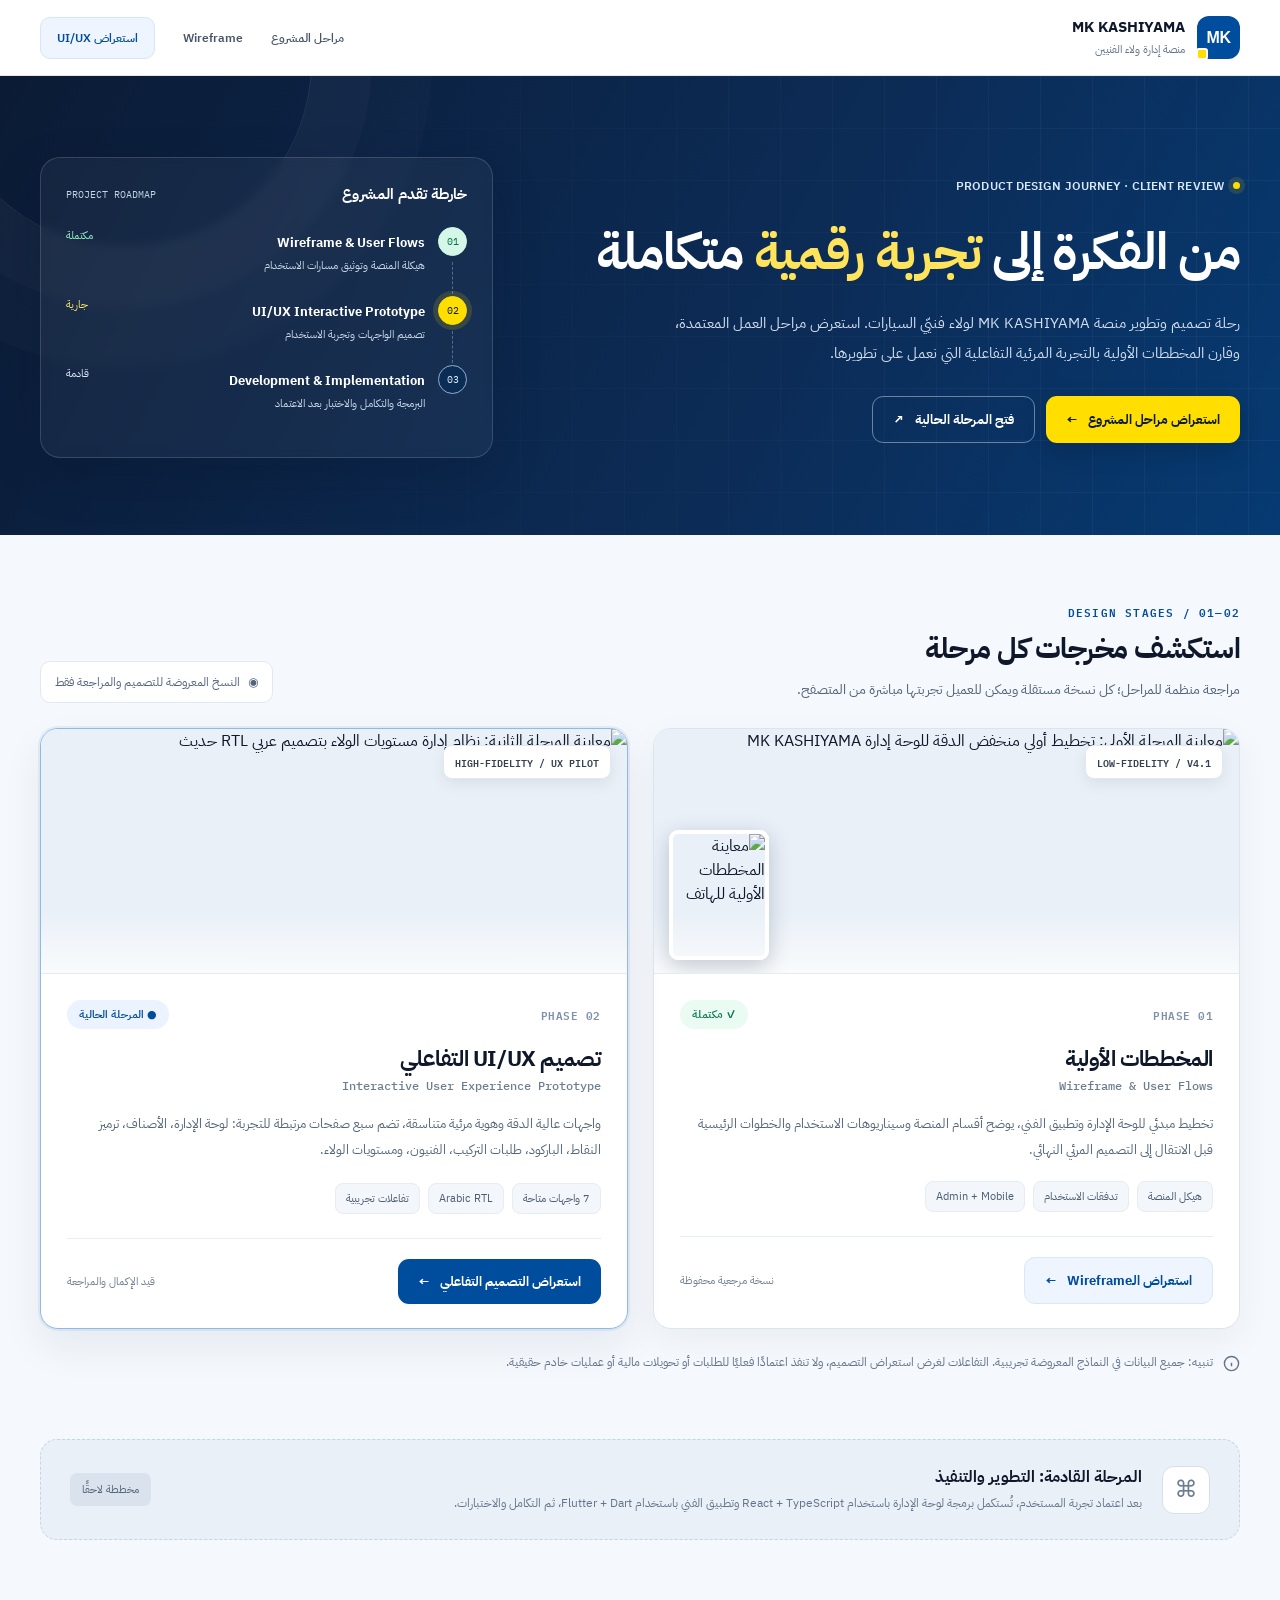
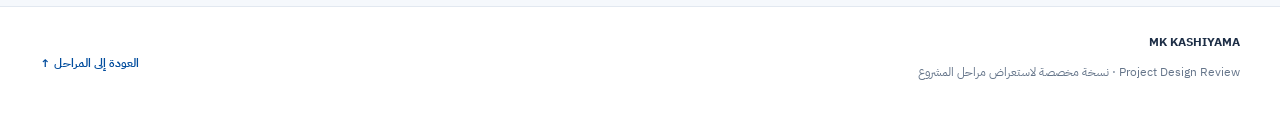
==== commit 74c05711: "ui-ux-update" ====
--- a/index.html
+++ b/index.html
@@ -1,156 +1,59 @@
 <!doctype html>
 <html lang="ar" dir="rtl">
 <head>
-<meta charset="utf-8"/><meta name="viewport" content="width=device-width, initial-scale=1"/>
-<title>MK KASHIYAMA | Wireframe المراجعة الموحد</title>
+<meta charset="utf-8">
+<meta name="viewport" content="width=device-width, initial-scale=1">
+<meta name="theme-color" content="#0b1b35">
+<meta name="description" content="MK KASHIYAMA — رحلة تطوير منصة ولاء الفنيين، من المخططات الأولية Wireframe إلى تصميم UI/UX التفاعلي.">
+<title>MK KASHIYAMA | مراحل تطوير منصة ولاء الفنيين</title>
+<link rel="preconnect" href="https://fonts.googleapis.com">
+<link rel="preconnect" href="https://fonts.gstatic.com" crossorigin>
+<link href="https://fonts.googleapis.com/css2?family=IBM+Plex+Sans+Arabic:wght@400;500;600;700&family=IBM+Plex+Mono:wght@500;600&display=swap" rel="stylesheet">
 <style>
-/* Internal review sections are not shown in the client-facing navigation. */
-.section#overview,.section#flows,.section#checklist{display:none!important}
-
-:root{--bg:#f4f6f8;--paper:#fff;--ink:#1a2734;--sub:#586676;--muted:#788590;--edge:#d9e0e5;--light:#edf1f4;--accent:#245f78;--accentSoft:#e5f0f4;--warning:#9b6a18;--warnBg:#faf4e5;--good:#20755c;--goodBg:#e4f4ed;--bad:#a83d3d;--badBg:#fff0ef}
-*{box-sizing:border-box}body{margin:0;background:var(--bg);font-family:Tahoma,Arial,sans-serif;color:var(--ink);font-size:13px}button,input,select{font:inherit}button{cursor:pointer}a{color:var(--accent)}
-.top{position:sticky;top:0;z-index:30;background:var(--paper);box-shadow:0 1px 0 var(--edge);padding:15px 28px;display:flex;gap:20px;align-items:center;justify-content:space-between;flex-wrap:wrap}.brand{display:flex;gap:12px;align-items:center}.brandmark{width:39px;height:39px;border-radius:10px;background:var(--ink);color:#fff;display:grid;place-items:center;font-weight:700;letter-spacing:1px}.brand h1{font-size:17px;margin:0 0 4px}.brand p{margin:0;color:var(--muted);font-size:11px}.nav{display:flex;gap:7px;flex-wrap:wrap}.nav button{border:1px solid transparent;background:transparent;border-radius:9px;padding:10px 14px;color:var(--sub);font-weight:700}.nav button.active{background:var(--ink);color:#fff}.page{max-width:1490px;margin:auto;padding:24px 24px 65px}.eyebrow{color:var(--accent);font-size:11px;font-weight:800;letter-spacing:.8px}.sectiontitle{font-size:25px;margin:6px 0 7px}.intro{color:var(--sub);line-height:1.9;margin:0 0 20px;max-width:1040px}.small{font-size:11px;color:var(--sub)}.pill{font-size:10px;font-weight:700;padding:5px 8px;border:1px solid var(--edge);background:var(--light);border-radius:6px;display:inline-block}.pill.ok{border-color:#add1be;background:var(--goodBg);color:var(--good)}.pill.warn{border-color:#ead7ad;background:var(--warnBg);color:var(--warning)}.pill.bad{border-color:#e9bcbc;background:var(--badBg);color:var(--bad)}.grid{display:grid;grid-template-columns:repeat(4,minmax(0,1fr));gap:14px}.card{background:var(--paper);border:1px solid var(--edge);border-radius:14px;padding:17px}.card h3{margin:0 0 9px;font-size:15px}.card p{color:var(--sub);line-height:1.8;margin:5px 0}.number{font-size:27px;font-weight:800;margin-bottom:5px}.two{display:grid;grid-template-columns:1fr 1fr;gap:15px}.section{display:none}.section.active{display:block}.viewer{display:grid;grid-template-columns:280px minmax(0,1fr);gap:16px;align-items:start}.viewer-nav{padding:10px;background:var(--paper);border:1px solid var(--edge);border-radius:13px;max-height:calc(100vh - 135px);overflow:auto;position:sticky;top:95px}.navgroup{margin:14px 10px 5px;font-size:10px;color:var(--muted);font-weight:800;letter-spacing:.5px}.screenbutton{width:100%;border:0;border-radius:8px;display:flex;align-items:center;gap:10px;text-align:right;background:transparent;padding:10px 11px;color:var(--ink)}.screenbutton:hover{background:#f1f5f7}.screenbutton.active{background:var(--accentSoft);color:#184b60;font-weight:bold}.screenbutton .n{font-size:11px;color:#81909d;min-width:24px}.view-stage{background:var(--paper);border:1px solid var(--edge);padding:18px;border-radius:13px;min-height:725px}.stage-top{display:flex;justify-content:space-between;gap:12px;align-items:center;margin:0 0 16px;flex-wrap:wrap}.stage-top h2{margin:0;font-size:17px}.phone{width:375px;min-height:680px;max-width:100%;background:#fff;border:8px solid #28343c;border-radius:35px;padding:0;overflow:hidden;margin:0 auto;box-shadow:0 15px 38px #0d26351a;position:relative}.phone-content{min-height:710px;background:#fbfcfd;position:relative;padding-bottom:75px}.phone .status{height:26px;padding:8px 26px 0;display:flex;justify-content:space-between;font-size:10px;color:#4f626f}.phone-head{padding:12px 18px 14px;border-bottom:1px solid var(--edge);background:#fff;display:flex;justify-content:space-between;align-items:center}.phone-head strong{font-size:16px}.phone-head button{background:#fff;border:1px solid var(--edge);padding:7px;border-radius:8px}.mobile-body{padding:14px 16px;max-height:600px;overflow:auto}.bottom-tabs{height:61px;position:absolute;bottom:0;right:0;left:0;background:#fff;border-top:1px solid var(--edge);display:flex;align-items:center;justify-content:space-around;padding:5px}.bottom-tabs button{font-size:10px;color:var(--sub);background:none;border:none;display:grid;place-items:center;gap:4px;min-width:58px}.bottom-tabs button.active{color:var(--accent);font-weight:800}.bottom-tabs b{font-size:19px;line-height:19px}.placeholder{border:1.5px dashed #aab7c3;background:repeating-linear-gradient(135deg,#f0f3f5,#f0f3f5 9px,#f8fafb 9px,#f8fafb 18px);border-radius:9px;display:grid;place-items:center;text-align:center;color:#657785;font-weight:700;min-height:102px;padding:15px}.placeholder.big{min-height:158px}.label{font-size:11px;color:var(--sub);display:block;margin:10px 0 5px;font-weight:700}.field,.formfield{background:#fff;border:1px solid #c6d1d9;padding:10px 12px;border-radius:8px;width:100%;min-height:38px}.formfield[readonly]{background:#f7f9fa;color:#687785}.btn{background:var(--ink);border:1px solid var(--ink);color:#fff;padding:10px 15px;border-radius:8px;font-weight:700;text-align:center}.btn.secondary{background:white;border-color:#bdcbd5;color:var(--ink)}.btn.soft{background:var(--accentSoft);border-color:var(--accentSoft);color:#17516a}.btn.disabled,.btn:disabled{background:#e9eef1;color:#87939a;border-color:#d7e0e5;cursor:not-allowed}.btn.smallbtn{padding:6px 9px;font-size:11px}.full{width:100%}.row{display:flex;gap:9px;align-items:center}.between{justify-content:space-between}.wrap{flex-wrap:wrap}.column{display:flex;flex-direction:column;gap:10px}.mini{border:1px solid var(--edge);background:#fff;border-radius:10px;padding:12px;margin-bottom:10px}.minihead{font-size:12px;font-weight:700;margin-bottom:8px}.progress{height:10px;border-radius:20px;background:#e4eaee;overflow:hidden}.progress>span{height:100%;display:block;background:#587789}.note{border-right:3px solid var(--accent);background:#eaf2f5;padding:10px 12px;border-radius:5px;color:#31566a;font-size:11px;line-height:1.9;margin:9px 0}.note.warn{border-color:#d3a64b;background:#fff8e9;color:#896224}.note.bad{border-color:#cf8f8f;background:#fff0f0;color:#a33b3b}.center{text-align:center}.muted{color:var(--muted)}.divider{border:0;border-top:1px solid var(--edge);margin:12px 0}.iconbox{width:33px;height:33px;border-radius:8px;border:1px solid var(--edge);background:#f4f7f8;display:grid;place-items:center;font-size:17px;flex-shrink:0}.listitem{display:flex;justify-content:space-between;align-items:center;padding:12px 0;border-bottom:1px solid var(--edge);gap:12px}.listitem:last-child{border-bottom:0}.kpi{border:1px solid #dce4ea;border-radius:9px;padding:12px;background:#fbfcfd;min-width:0}.kpi strong{display:block;font-size:21px;margin:4px 0}.kpi small{color:var(--sub)}.grid2{display:grid;grid-template-columns:1fr 1fr;gap:9px}.grid3{display:grid;grid-template-columns:repeat(3,1fr);gap:9px}.tablewrap{overflow:auto;border:1px solid var(--edge);border-radius:10px}table{width:100%;border-collapse:collapse;text-align:right;font-size:12px}th{font-weight:800;color:#495d6c;background:#f0f4f6;font-size:11px;white-space:nowrap}th,td{border-bottom:1px solid var(--edge);padding:12px 10px}tr:last-child td{border-bottom:0}td{white-space:nowrap}.desktop{border:1px solid var(--edge);border-radius:12px;overflow:hidden;background:#f8fafb;min-height:620px}.desktop-title{background:#fff;border-bottom:1px solid var(--edge);padding:15px 19px;display:flex;justify-content:space-between;align-items:center;gap:12px;flex-wrap:wrap}.desktop-title h3{font-size:17px;margin:0 0 5px}.desktop-body{padding:18px}.desktop .deskfields{display:grid;grid-template-columns:repeat(3,1fr);gap:12px}.metadata{background:#f9fbfc;border:1px solid var(--edge);border-radius:12px;margin:14px 0;padding:13px 15px;color:var(--sub);font-size:11px;line-height:1.8}.flowboard{display:grid;grid-template-columns:repeat(4,minmax(0,1fr));gap:14px}.step{border:1px solid var(--edge);background:white;border-radius:12px;padding:16px;min-height:180px}.step h3{font-size:13px}.step p{color:var(--sub);line-height:1.8}.stepnum{font-size:11px;font-weight:800;color:var(--accent)}.checkitem{padding:10px 0;display:flex;align-items:flex-start;gap:9px;border-bottom:1px solid #edf0f2;line-height:1.6}.checkitem:last-child{border:0}.checkitem input{accent-color:#225c72;transform:scale(1.1);margin-top:4px}.checkgroup{background:white;border:1px solid var(--edge);padding:18px;border-radius:12px}.checkgroup h3{margin:0 0 10px}.footer{padding:28px 0 0;color:#6a7e8c;font-size:11px;text-align:center}.toast{position:fixed;left:20px;bottom:20px;z-index:80;background:#1c3748;color:#fff;border-radius:10px;padding:14px 17px;box-shadow:0 8px 28px #0003;max-width:370px;display:none;line-height:1.8}.simlink{color:#275c77;border:0;background:none;text-decoration:underline;font-weight:700}.chiprow{display:flex;gap:6px;flex-wrap:wrap}.hidden{display:none!important}.banner{background:linear-gradient(140deg,#dce4e9,#f2f6f8);border:1px dashed #7f97a8;border-radius:12px;padding:20px 15px;min-height:151px;display:flex;flex-direction:column;justify-content:center;gap:10px;text-align:center;cursor:pointer}.banner:hover{border-color:var(--accent)}.badge-dot{width:9px;height:9px;border-radius:50%;background:var(--good);display:inline-block}.separator{border:0;border-top:1px solid #d8e2e8;margin:15px 0}.readme{font-size:11px;color:var(--sub);margin:10px 0;line-height:1.9}.mobilewide{display:flex;gap:17px;justify-content:center;align-items:flex-start;flex-wrap:wrap}.aside-guide{max-width:340px;flex:1;min-width:220px;background:#f7f9fa;border:1px solid var(--edge);border-radius:12px;padding:16px;line-height:2}.aside-guide h4{margin:0 0 8px}.side-meta{margin-top:11px}.sidelabel{font-size:11px;color:#687b88;line-height:1.9}
-.banner-frame{width:100%;aspect-ratio:2/1;position:relative;overflow:hidden;border:1px solid #94a9b4;border-radius:11px;background:#dde8ed;isolation:isolate}.banner-img{width:100%;height:100%;display:block;object-fit:cover}.banner-noimage{display:flex;flex-direction:column;justify-content:center;align-items:center;text-align:center;height:100%;color:#456278;font-weight:700;gap:8px;background:repeating-linear-gradient(135deg,#e6eef3,#e6eef3 12px,#f3f7f9 12px,#f3f7f9 24px)}.banner-noimage small{font-size:10px;font-weight:400}.banner-caption{position:absolute;bottom:10%;left:10%;right:10%;background:rgba(16,30,43,.74);color:#fff;border-radius:6px;padding:6px 9px;font-weight:700;font-size:12px;text-align:center;display:flex;flex-direction:column;gap:3px}.banner-caption small{font-size:10px;font-weight:400}.mobile-banner{padding:0;border:0;background:none!important;display:block;aspect-ratio:2/1;min-height:0;border-radius:12px;overflow:hidden}.mobile-banner .banner-frame{border-radius:12px}.banner-rule{border:1px dashed #aec4cf;background:#f7fbfd;border-radius:8px;padding:12px;line-height:1.9;margin:10px 0}.phone-preview-box{width:100%;max-width:320px;display:inline-block;vertical-align:top;border:1px solid #9caeba;border-radius:17px;background:#fff;margin:6px;padding:10px}.phone-preview-box.slim{max-width:267px}.phone-preview-box .banner-caption{font-size:10px;bottom:10%;padding:4px}.phone-preview-box .banner-caption small{font-size:9px}.banner-error{background:#fff0ed;color:#982f24;padding:9px;border-radius:7px;margin:9px 0}.banner-good{background:#e4f4ed;color:#145c45;padding:9px;border-radius:7px;margin:9px 0}.price-choice{display:flex;flex-direction:column;gap:7px;margin-bottom:14px}.price-choice select{max-width:100%}
-@media(max-width:1100px){.grid,.flowboard{grid-template-columns:repeat(2,minmax(0,1fr))}.viewer{grid-template-columns:220px minmax(0,1fr)}.desktop .deskfields{grid-template-columns:1fr 1fr}}@media(max-width:780px){.page{padding:16px 12px 45px}.top{padding:12px}.nav button{padding:8px}.viewer{grid-template-columns:1fr}.viewer-nav{display:flex;overflow:auto;position:static;max-height:120px;gap:5px;white-space:nowrap;align-items:center}.navgroup{display:none}.screenbutton{width:auto;min-width:120px}.screenbutton .n{display:none}.view-stage{padding:9px}.grid,.flowboard,.two{grid-template-columns:1fr}.desktop .deskfields,.grid3{grid-template-columns:1fr 1fr}.desktop-body{padding:10px}.phone{width:355px}.stage-top{padding:5px}}
-@media print{.top,.viewer-nav,.stage-top button,.btn,.toast{display:none!important}.page{max-width:none}.section{display:block!important;page-break-after:always}.viewer{display:block}.view-stage{border:0}}
-
-/* Version 4.1 / factory + two-stage scan additions. Retains original low-fidelity UI. */
-:root{--accent:#004c9d;--accentSoft:#eaf1fa;--ink:#1d2939;--bg:#f7f9fc;--edge:#dce4ee;--sub:#667085}
-.screenbutton.active{color:#003d80}.step-chip{display:inline-flex;padding:7px 11px;border-radius:20px;background:#eaf1fa;color:#004c9d;font-size:11px;font-weight:800;margin-bottom:10px}
-.readonly-box{min-height:38px;background:#f7f9fc;border:1px solid #dce4ee;border-radius:8px;padding:9px 12px}
-.factory-grid{display:grid;grid-template-columns:repeat(2,minmax(0,1fr));gap:14px;margin:15px 0}
-.factory-label{border:1.5px solid #b7c3d0;border-radius:8px;background:#fff;padding:13px;direction:rtl;min-width:0;break-inside:avoid;color:#1d2939;font-size:11px;max-width:100%}
-.labeltop,.labelfoot{display:flex;justify-content:space-between;gap:8px;align-items:center}.labeltop{padding-bottom:8px;border-bottom:1px dashed #ccd6e0}.labeltop span{color:#667085;font-size:9px;direction:ltr}
-.label-item{background:#f1f5fa;margin:10px 0;padding:10px;text-align:center;border-radius:5px;color:#4e6175;font-size:10px}
-.label-item strong{display:block;font-family:Arial,sans-serif;font-size:24px;color:#111e2a;letter-spacing:1px;margin:3px auto 0}
-.label-visual{display:flex;align-items:center;flex-direction:column;gap:5px;margin:10px 0}.barcode-svg{display:block;width:100%;max-width:420px;height:74px;background:#fff}.code-caption{font-family:Arial,sans-serif;font-size:13px;letter-spacing:1px;color:#111}
-.labelfoot{padding-top:6px;border-top:1px dashed #cbd5df;color:#64748b;font-size:9px}
-#print-sheet{display:none}
-@media(max-width:800px){.factory-grid{grid-template-columns:1fr}}
-@media print{body.printing-labels .top,body.printing-labels .page,body.printing-labels .toast{display:none!important}body.printing-labels #print-sheet{display:block!important;position:static;margin:auto;max-width:190mm;background:white;color:#101010}body.printing-labels #print-sheet .print-grid{display:grid;grid-template-columns:1fr 1fr;gap:10mm}body.printing-labels #print-sheet .factory-label{border:1px solid #777;padding:5mm;min-width:0}body.printing-labels #print-sheet .barcode-svg{height:62px}body.printing-labels #print-sheet .label-item strong{font-size:18pt}}
-</style></head><body>
-<header class="top"><div class="brand"><div class="brandmark">WL</div><div><h1>MK KASHIYAMA | مراجعة الواجهات</h1><p>الإصدار 4.1 · دمج متطلبات العميل مع النسخة المنشورة · 13 نوفمبر 2026</p></div></div><nav class="nav" id="topnav"><button class="active" data-tab="mobile">تطبيق الفني</button><button data-tab="admin">لوحة الإدارة</button></nav></header>
-<main class="page">
-<section id="overview" class="section"><div class="eyebrow">FINAL WIREFRAME / FUNCTIONAL REVIEW</div><h2 class="sectiontitle">مراجعة شاملة قبل اعتماد التصميم</h2><p class="intro">تجمع هذه النسخة كل ما اعتُمد في UC-01 إلى UC-08 والتحديثات اللاحقة: باركود خطي، استيراد الماركات والأصناف، مستويات تسعير متعددة، شروط توليد الباركود، مستويات ولاء بنسب متغيرة، محفظة مكافآت موحدة، عهدة مركزية، بانرات برابط خارجي، عروض وإشعارات. المحتوى <b>Wireframe وليس نظامًا تشغيليًا</b>؛ بيانات الشاشات أمثلة لشرح المسارات.</p>
-<div class="grid"><div class="card"><div class="number">14</div><h3>شاشة للفني</h3><p>من تسجيل الدخول حتى توثيق التركيب والاطلاع على المكافآت.</p></div><div class="card"><div class="number">19</div><h3>شاشة للإدارة</h3><p>المنتجات، الباركود، المراجعة، الأموال، التسويق والتقارير.</p></div><div class="card"><div class="number">8</div><h3>Use Cases</h3><p>تمثيل التسلسل الكامل للعمليات والإشعارات والتحقق.</p></div><div class="card"><div class="number">9</div><h3>قرارات نهائية مطلوبة</h3><p>مميّزة بوضوح ولا تُعد معتمدة تلقائيًا.</p></div></div>
-<div class="two" style="margin-top:17px"><div class="card"><h3>القواعد الأساسية المثبتة</h3><div class="checkitem">✓ تسجيل Google / Apple فقط، بلا OTP.</div><div class="checkitem">✓ Barcode خطي فريد؛ نقاطه في قاعدة البيانات لا في النص المطبوع.</div><div class="checkitem">✓ كل صنف له ماركة ورقم واسم ومستوى سعر واحد على الأقل قبل الإصدار.</div><div class="checkitem">✓ تجميع نقاط المستوى الأساسية منفصل عن نقاط المكافآت القابلة للصرف.</div><div class="checkitem">✓ Basic 0%، Bronze 10%، Silver 20%، Gold 30%.</div><div class="checkitem">✓ التارجت المالي موحد لجميع الماركات.</div><div class="checkitem">✓ صور التركيب والاستمارة والموقع والمراجعة قبل منح النقاط.</div><div class="checkitem">✓ صور البانرات تفتح رابط HTTPS خارجيًا عند وجوده.</div></div>
-<div class="card"><h3>ابدأ مراجعة الرحلة</h3><p>افتح تطبيق الفني لاستعراض 14 شاشة، ثم لوحة الإدارة لمراجعة 19 شاشة. جرّب الضغط على البانر، وتوليد الباركود للصنف المؤهل، وظهور فرق الرصيدين وقواعد الحجز.</p><div class="column" style="margin-top:20px"><button class="btn" onclick="goTab('mobile')">عرض واجهات تطبيق الفني ←</button><button class="btn secondary" onclick="goTab('admin')">عرض شاشات لوحة الإدارة ←</button><button class="btn soft" onclick="goTab('checklist')">فحص قائمة الاعتماد ←</button></div><p class="note warn">لا يعتمد هذا الملف حالات التسوية المالية المعلقة أو سياسة تغيير حدود المستويات؛ راجع قسم «قرارات تحتاج اعتمادًا».</p></div></div></section>
-<section id="mobile" class="section active"><div class="eyebrow">MOBILE / TECHNICIAN APP</div><h2 class="sectiontitle">Wireframes — تطبيق الفني</h2><p class="intro">اختر الشاشة من القائمة. اضغط الأزرار داخل محاكاة الهاتف للتنقل بين المسارات المتصلة. مثال الشريط الدعائي يوضح النقر على كامل الصورة وفتح رابط خارجي.</p><div class="viewer"><div class="viewer-nav" id="mobile-menu"></div><div class="view-stage"><div class="stage-top"><h2 id="mobile-stage-title"></h2><span class="pill">Mobile · 375px · Low Fidelity</span></div><div class="mobilewide"><div class="phone"><div class="phone-content"><div class="status"><span>9:41</span><span>▰▰▰ ▮ 100%</span></div><div id="mobile-render"></div><div class="bottom-tabs" id="mobile-bottom"></div></div></div><aside class="aside-guide"><h4>ملاحظات هذه الشاشة</h4><div id="mobile-notes"></div><hr class="separator"/><div class="sidelabel">كل الأرقام، أسماء الأصناف والأسعار الواردة في المعاينات أمثلة توضيحية فقط. الضغط على الإجراء يغيّر شاشة المحاكاة دون تنفيذ أي إجراء حقيقي.</div></aside></div></div></div></section>
-<section id="admin" class="section"><div class="eyebrow">ADMIN DASHBOARD / BACKOFFICE</div><h2 class="sectiontitle">Wireframes — لوحة التحكم</h2><p class="intro">يشمل مسار إدخال الماركات والأصناف وترميز النقاط واستيراد Excel ومعاينة الأخطاء، وصولًا لإصدار دفعات Barcode وحساب النقاط والعروض والمكافآت.</p><div class="viewer"><div class="viewer-nav" id="admin-menu"></div><div class="view-stage"><div class="stage-top"><h2 id="admin-stage-title"></h2><span class="pill">Desktop · Management · Low Fidelity</span></div><div class="desktop"><div class="desktop-title"><div><h3 id="desktop-heading"></h3><div class="small" id="desktop-caption"></div></div><div class="row"><span class="pill">صلاحية مدير النظام</span><span class="iconbox">☷</span></div></div><div class="desktop-body" id="admin-render"></div></div><div class="metadata" id="admin-notes"></div></div></div></section>
-<section id="flows" class="section"><div class="eyebrow">END-TO-END WORKFLOW</div><h2 class="sectiontitle">ربط العمليات من البداية إلى النهاية</h2><p class="intro">تُعرض مسارات النظام كمراحل متصلة. عمليات النقاط والأموال منفصلة، مع تدقيق في جميع نقاط التحويل إلى حالات نهائية.</p><div class="flowboard" id="flowboard"></div><div class="card" style="margin-top:17px"><h3>المنطق المحاسبي للنقاط</h3><div class="two"><div class="mini"><div class="minihead">نقاط المستوى (دائمة)</div><p>+ نقاط الباركود الأساسية فقط بعد الاعتماد، وتُستخدم للترقية. لا تتأثر بصرف المكافآت.</p></div><div class="mini"><div class="minihead">نقاط المكافآت (قابلة للصرف)</div><p>+ الأساسية + نسبة مكافأة مستوى الفني المثبتة عند تقديم الطلب. تُحجز عند طلب المكافأة وتُصرف بعد إثبات تحويل العهدة.</p></div></div><p class="note">100 نقطة أساسية مع Bronze 10% ⇒ +100 نقطة مستوى، +110 نقطة مكافآت. عند بلوغ التارجت وحجز 220 نقطة مكافآت يبقى مستوى الفني دون تغيير.</p></div></section>
-<section id="checklist" class="section"><div class="eyebrow">REVIEW & SIGN-OFF</div><h2 class="sectiontitle">قائمة فحص النسخة النهائية</h2><p class="intro">علّم المتطلبات التي راجعتها في الشاشات. بنود «تحتاج اعتمادًا» ليست أخطاء وإنما قرارات وظيفية لم يُحسم أثرها النهائي في تحليل الأعمال؛ يجب إغلاقها قبل تثبيت ERD والبرمجة.</p><div class="grid" style="grid-template-columns:repeat(2,minmax(0,1fr))" id="checkgroups"></div><div class="card" style="margin-top:15px"><div class="row between wrap"><h3>قرارات يجب حسمها قبل اعتماد ERD</h3><span class="pill warn">ليست معتمدة</span></div><div id="decisions"></div></div><div class="row wrap" style="margin-top:14px"><button class="btn" onclick="copyReview()">نسخ ملخص المراجعة</button><button class="btn secondary" onclick="window.print()">طباعة تقرير المراجعة</button><span id="checkedCount" class="small"></span></div></section>
-<div class="footer">Final Wireframe Review v3.1 — نموذج تفاعلي توثيقي، وليس تطبيقًا أو قاعدة بيانات حقيقية.</div>
-</main><div class="toast" id="toast"></div>
-<script>
-const mlist=[['login','تسجيل الدخول','الهوية'],['profile','إكمال ملف الفني','الهوية'],['home','الرئيسية والبانرات','الاستخدام اليومي'],['scan','1 · مسح باركود الصنف','التركيب'],['scanreward','2 · فحص باركود المكافأة','التركيب'],['claim','إثبات عملية التركيب','التركيب'],['claims','طلباتي ومراجعاتها','التركيب'],['wallet','محفظة المكافآت','النقاط'],['tiers','المستويات والترقية','النقاط'],['offers','العروض الحصرية','التسويق'],['notifications','مركز الإشعارات','التسويق'],['reward','طلب مكافأة','الصرف'],['payout','حالة التحويل','الصرف'],['account','الملف والإعدادات','الهوية']];
-const alist=[['dashboard','الملخص العام','إدارة النظام'],['brands','الماركات','البيانات الأساسية'],['valuation','ترميز النقاط','البيانات الأساسية'],['items','الأصناف','البيانات الأساسية'],['import','استيراد Excel','البيانات الأساسية'],['importreview','معاينة الاستيراد','البيانات الأساسية'],['barcodes','إصدار Barcode','الباركود'],['batch','دفعات الباركود','الباركود'],['labels','قالب ملصق المصنع','الباركود'],['claims','مراجعة التركيبات','العمليات'],['techs','الفنيون والأرصدة','العمليات'],['tiers','إدارة مستويات الولاء','العمليات'],['reward','طلبات المكافآت','المالية'],['custody','العُهدة المالية','المالية'],['banners','البانرات وروابطها','التسويق'],['offers','العروض الحصرية','التسويق'],['notify','مركز الإشعارات','التسويق'],['reports','التقارير والتصدير','التقارير'],['settings','الإعدادات والصلاحيات','إدارة النظام']];
-const mnotes={login:'تسجيل الدخول عبر Google أو Apple فقط. لا بريد/كلمة مرور ولا OTP أو SMS.',profile:'رقم محفظة STC Pay يُجمع كبيانات ملف وليس وسيلة تسجيل الدخول. اعتماد الموقع بإذن المستخدم عند كل تركيب.',home:'بانر بنسبة 2:1 وصورة ذات قياسات معتمدة، مع نص واضح ومعاينة responsive، كامل الصورة يفتح HTTPS خارجيًا إذا أُرفق؛ تقدم التارجت ومستوى الفني منفصلان.',scan:'المرحلة الأولى: مسح باركود الصنف التعريفي الثابت لإظهار رقم الصنف والماركة والنقاط المحتملة. لا تمنح نقاط أو تنشأ مطالبة هنا.',scanreward:'المرحلة الثانية: فحص باركود مكافأة فريد داخل العلبة، والتحقق من انتمائه للصنف المحدد وأنه غير مستخدم أو محجوز أو ملغى. الفحص الأولي لا يمنح نقاطًا.',claim:'بعد إتمام مسح باركود الصنف ثم باركود المكافأة والتحقق من المطابقة والصلاحية؛ تُرفق صورة التركيب والاستمارة والموقع وتُرسل المطالبة للمراجعة دون منح نقاط مبكرًا.',claims:'الطلبات قيد المراجعة لا تضيف نقاطًا. الرفض يجب أن يذكر السبب، والباركود المرفوض لا يعود متاحًا آليًا.',wallet:'الرصيد المالي القابل للصرف مستقل عن نقاط المستوى التراكمية. المحجوز غير متاح حتى تسوية الصرف.',tiers:'حدود Basic 0–999 / Bronze 1000–1999 / Silver 2000–3999 / Gold 4000+. الترقية تحسب من نقاط الباركود الأساسية المعتمدة.',offers:'العروض النشطة تظهر في تبويب مستقل، مع التفاصيل وتاريخ الانتهاء والاستهداف. يمكن ربطها بإشعار تسويقي.',notifications:'الإشعارات التشغيلية لا تُعطّل من داخل التطبيق، ويمكن تعطيل التسويق. تنبيه أعلى إنجاز فقط عند عبور أكثر من حد.',reward:'مثال التارجت 220 نقطة مقابل 60 ر.س. الطلب يحجز نقاط التارجت ولا يصرفها حتى نجاح التحويل.',payout:'التحويل يدوي عبر STC Pay، إثبات التحويل ورقمه، ثم التأكيد. الفشل الموثق يُعيد النقاط مرة واحدة.',account:'إعدادات الحساب ورقم محفظة STC Pay وإعداد إشعارات التسويق والخصوصية.'};
-const anotes={dashboard:'مؤشرات دون أرقام تشغيلية حقيقية؛ التقرير يعرض عمليات الموافقة والنقاط والمكافآت والعهدة.',brands:'يمكن إضافة الماركات يدويًا أو استيراد Excel. كود الماركة فريد ويستخدم رابطًا لاستيراد الأصناف.',valuation:'قيمة مالية مركزية للنقطة الواحدة بالريال السعودي؛ القيمة المالية الظاهرة في بيانات الصنف = نقاط الصنف × القيمة المعتمدة. إذا لم تُضبط، تظهر علامة — وزر يفتح ترميز النقاط.',items:'رقم الصنف فريد ويُدخل يدويًا، واسم الصنف، الماركة، باركود الصنف التعريفي، وعدد النقاط. المبلغ يُحتسب آليًا عند تعريف قيمة النقطة. لا يوجد أي مستوى تسعير.',import:'قالب Excel الجديد يضم الماركات وبيانات الأصناف مع item_code وitem_barcode وbase_points، دون مستويات تسعير أو أسعار أصناف.',importreview:'عرض صفوف مقبولة ومرفوضة، أخطاء مفصلة، وخيار إنشاء مقابل تحديث ما زال بحاجة اعتماد.',barcodes:'مدير النظام وحده يصدر رموز مكافأة Code 128 فريدة لصنف مختار وكمية محددة، مع تثبيت رقم الصنف والنقاط الأساسية ومرجع الدفعة.',batch:'كل دفعة تربط رموز مكافأة فريدة بصنف محدد. الملصق المطبوع يظهر رقم الصنف بوضوح للمصنع. الرموز لها حالات متاح/محجوز/مستخدم/ملغى.',labels:'قالب مصنع للطباعة يتضمن رقم الصنف بشكل مقروء وباركود المكافأة Code 128 الفريد ورقم الدفعة؛ يُطبع كل رمز مرة واحدة ويُفرز حسب الصنف.',claims:'المراجعة تتضمن صور التركيب واستمارة المركبة والموقع ونقاط الأساس والمستوى المثبت والزيادة. اعتماد واحد فقط؛ الرفض بسبب إلزامي.',techs:'يظهر مستوى الفني ورصيد نقاط المستوى ونقاط المكافآت المتاحة والمحجوزة والمصروفة.',tiers:'لوحة المدير تحدد الحدود والنسب القابلة للتعديل. الإعداد الافتراضي 0% / 10% / 20% / 30%. كل تغيير يحتاج نسخة وتاريخ سريان.',reward:'الطلبات المالية تحجز نقاط المكافآت الموحدة؛ يمنع الطلب إذا الرصيد غير كافٍ.',custody:'عهدة مالية مركزية مع سقف متاح للتخصيص؛ تسجيل مرجع وإثبات تحويل STC Pay يدوي، خصم العهدة عند تأكيد نجاح الصرف فقط.',banners:'مقاس البانر الموصى به 1200×600 (2:1)، حد أدنى 800×400 وملف ≤3MB، JPG/PNG/WebP، منطقة أمان 10% ومعاينة جوال 320/390؛ الصورة كلها تفتح رابط HTTPS اختياريًا.',offers:'تبويب مستقل في تطبيق الفني للعروض؛ الإدارة تنشئ وتستهدف وتنشر العروض ويمكن أن تربطها ببانر.',notify:'تشغيلية، تسويقية، تحفيزية وترقية مستويات. منع التكرار لكل حدث/مرحلة ودورة مكافأة.',reports:'تصفية حسب الماركة والفني وتاريخ العملية والمستوى والمكافآت، وإظهار التكلفة المرتبطة بزيادة المستوى.',settings:'المدير فقط لإصدار Barcode وتعديل مستويات الولاء؛ لا وجود لدور موظف إصدار مفوض.'};
-const flows=[['UC-01','تعريف الكتالوج وإصدار Barcode','استيراد/إضافة ماركة ← إنشاء مستويات أسعار ← إدخال/استيراد أصناف وربط كل مستوى بسعر ونقاط ← اختيار مستوى سعر عند إصدار الدفعة ← توليد رموز فريدة.'],['UC-02','تحديث نقاط الباركود','تغيير نقاط رموز متاحة مع تدقيق. الطلبات المقدمة لها Snapshot ثابت ولا تتغير بأثر رجعي.'],['UC-03','الفني وطلب التركيب','Google/Apple ← استكمال ملف ← مسح Barcode ← عرض النقاط والزيادة ← إثبات القطعة والاستمارة والموقع ← إرسال.'],['UC-04','المراجعة ومنح النقاط','فحص الأدلة ← اعتماد أو رفض بسبب ← اعتماد واحد يضيف نقاط المستوى الأساسية ونقاط المكافأة الأساسية+الزيادة.'],['UC-05','التارجت الموحد','محفظة واحدة لنقاط المكافآت لجميع الماركات ← استيفاء التارجت ← حجز النقاط المطلوبة ← إبقاء الفائض.'],['UC-06','العهدة والتحويل','مراجعة رصيد العهدة ← تحويل STC Pay يدويًا ← رفع إثبات ومرجع ← تأكيد ← تسوية النقاط والعهدة.'],['UC-07','البانرات والعروض','رفع بانر بمقاس 1200×600 ونسبة 2:1 مع التحقق من الجودة ← معاينة جوال 320/390 ← ربط HTTPS اختياري وجدولة ← نشر ونقر الصورة بالكامل.'],['UC-08','الإشعارات والتحفيز','إشعارات العمليات والترقية والعروض ← 50/80/95/100% من التارجت ← منع التكرار وإعدادات خصوصية.']];
-const reviewGroups=[['الهوية والفني',['Google/Apple فقط دون OTP','المرحلة الأولى مسح باركود الصنف وإظهار نقاطه دون احتساب','المرحلة الثانية مسح رمز مكافأة فريد والتحقق من المطابقة والحالة','رفع صور التركيب والاستمارة والموقع والمراجعة قبل منح النقاط']],['الكتالوج والمصنع',['إلغاء مستويات التسعير نهائيًا','الصنف: رقم فريد واسم وماركة وباركود تعريفي ونقاط','ترميز النقطة الواحدة بالريال في شاشة مستقلة','عرض قيمة الصنف — عند عدم إعداد الترميز','إصدار باركودات مكافأة فريدة تربط بالصنف','طباعة رقم الصنف على كل ملصق للمصنع','التأكد من حالة الرمز ومنع ازدواج المطالبة']],['النقاط والمالية',['نقاط ولاء المستوى منفصلة عن نقاط المكافآت','Basic/Bronze/Silver/Gold بالحدود المعتمدة','تارجت مكافآت موحد عبر الماركات','حجز نقاط المكافآت عند طلب الصرف','توثيق تحويل STC Pay قبل تسوية العهدة']],['التسويق والإشعارات',['صورة بانر 2:1 بقياس 1200×600','روابط إعلانات HTTPS ومعاينة 320/390','عروض حصرية وإشعارات تشغيلية وتحفيزية','منع تكرار تنبيهات 50/80/95/100%']]];
-const decisions=['هل القيمة المالية للنقاط هي عرض معلوماتي فقط أم تغير قاعدة صرف المكافآت الموحدة؟','عند تحديث قيمة النقطة: هل تتغير القيم المستقبلية فقط وما آلية تثبيت تاريخ التهيئة؟','ما موقف باركود مكافأة محجوز في طلب تركيب مرفوض: فك حجز بعد مراجعة أم إلغاء؟','مقاس ملصق المصنع النهائي وعدد الملصقات في الورقة وآلية التسليم للمصنع.','هل يمنع إصدار دفعات باركود إذا كانت قيمة النقطة المالية غير معرفة؟ التوصية ألا يمنع ما دامت نقاط الصنف مضبوطة.','سياسة التعامل مع كسور النقاط الناتجة من زيادة مستوى الفني.','هل تثبت نسبة المستوى عند الإرسال أم عند الاعتماد؟','استيراد Excel: إضافة فقط أم إضافة وتحديث وفق آلية موافقة؟','سياسة تعديل نقاط الصنف بعد طباعة دفعات غير مستخدمة: هل تبقى نقاط الدفعة الأصلية كما كانت وقت الإصدار؟'];
-let state={tab:'mobile',m:'home',a:'items',points:1240,base:4,logo:'',claim:'none',reward:'none',completed:0,marketing:true,notes:{},bannerUrl:'https://example.com/offer',bannerTitle:'عرض حصري للفنيين',bannerImage:'',bannerImageName:'',bannerImageInfo:'',bannerImageError:'',itemCode:'ITM-10025',itemName:'فحمات فرامل أمامية',itemBrand:'MK KASHIYAMA',itemBarcode:'6291000012345',itemPoints:4,pointRate:null,rateDraft:'',barcodeQty:100,lastBatch:null,batchSerial:1,firstScanned:false,rewardChecked:false,rewardCode:'MK7F92A18C40',rewardOutcome:'',rewardScenario:'valid',rewardStatus:'unused',claimSnapshot:null};
-function hsafe(t){return String(t??'').replace(/[&<>"']/g,c=>({'&':'&amp;','<':'&lt;','>':'&gt;','"':'&quot;',"'":'&#39;'}[c]))}
-function money(v){return Number(v).toLocaleString('en-US',{minimumFractionDigits:2,maximumFractionDigits:2})+' ر.س'}
-function itemMoney(){return state.pointRate===null?'—':money(state.itemPoints*state.pointRate)}
-function tierName(){return state.points>=4000?'Gold':state.points>=2000?'Silver':state.points>=1000?'Bronze':'Basic'}
-function tierBonus(){return {Basic:0,Bronze:10,Silver:20,Gold:30}[tierName()]}
-function earnedPoints(){return state.itemPoints*(1+tierBonus()/100)}
-const barcodePatterns=["212222","222122","222221","121223","121322","131222","122213","122312","132212","221213","221312","231212","112232","122132","122231","113222","123122","123221","223211","221132","221231","213212","223112","312131","311222","321122","321221","312212","322112","322211","212123","212321","232121","111323","131123","131321","112313","132113","132311","211313","231113","231311","112133","112331","132131","113123","113321","133121","313121","211331","231131","213113","213311","213131","311123","311321","331121","312113","312311","332111","314111","221411","431111","111224","111422","121124","121421","141122","141221","112214","112412","122114","122411","142112","142211","241211","221114","413111","241112","134111","111242","121142","121241","114212","124112","124211","411212","421112","421211","212141","214121","412121","111143","111341","131141","114113","114311","411113","411311","113141","114131","311141","411131","211412","211214","211232","2331112"];
-function barcodeSvg(value,height=72){
- const txt=String(value).slice(0,60);
- if(!txt||[...txt].some(c=>c.charCodeAt(0)<32||c.charCodeAt(0)>126))return '<div class="notice warn">قيمة الباركود لا تدعم Code 128-B</div>';
- const values=[104,...[...txt].map(c=>c.charCodeAt(0)-32)];let sum=104;
- for(let i=1;i<values.length;i++)sum+=values[i]*i;
- values.push(sum%103,106);
- const widths=values.map(v=>barcodePatterns[v]);let x=12;let bars='';
- for(const w of widths){for(let i=0;i<w.length;i++){const n=Number(w[i]);if(i%2===0)bars+='<rect x="'+x+'" y="3" width="'+n+'" height="'+height+'"/>';x+=n;}}
- const vb=x+12;
- return `<svg class="barcode-svg" xmlns="http://www.w3.org/2000/svg" viewBox="0 0 ${vb} ${height+7}" role="img" aria-label="باركود Code 128: ${hsafe(txt)}" preserveAspectRatio="xMidYMid meet"><rect width="${vb}" height="${height+7}" fill="white"/>${bars}</svg>`;
-}
-function bannerGraphic(){return state.bannerImage?`<img src="${state.bannerImage}" alt="صورة الإعلان" class="banner-img"/>`:`<div class="banner-noimage">[صورة بانر توضيحية بنسبة 2:1]<small>الموصى به 1200 × 600 بكسل</small></div>`}
-function bannerPanel(){return `<div class="banner-frame">${bannerGraphic()}<div class="banner-caption">${hsafe(state.bannerTitle||'إعلان حصري')}<small>اضغط الصورة لعرض التفاصيل ↗</small></div></div>`}
-function chooseBarcodeQty(v){state.barcodeQty=Number(v);const b=document.getElementById('generatebarcode');if(b)b.disabled=!Number.isInteger(state.barcodeQty)||state.barcodeQty<1||state.barcodeQty>10000}
-function savePointRate(){const el=document.getElementById('rateInput'),v=el?.value.trim();if(!v||!Number.isFinite(Number(v))||Number(v)<=0){toast('أدخل قيمة موجبة صحيحة للنقطة الواحدة');return}state.pointRate=Number(v);state.rateDraft=v;toast('تم حفظ القيمة في المحاكاة فقط؛ لا توجد قاعدة بيانات متصلة');renderAdmin()}
-function clearPointRate(){state.pointRate=null;state.rateDraft='';toast('تمت إزالة التهيئة من المحاكاة؛ ستظهر القيمة — في الأصناف');renderAdmin()}
-function saveItem(){const code=document.getElementById('itmCode')?.value.trim(),name=document.getElementById('itmName')?.value.trim(),brand=document.getElementById('itmBrand')?.value,barcode=document.getElementById('itmBarcode')?.value.trim(),ptsRaw=document.getElementById('itmPts')?.value.trim(),pts=Number(ptsRaw);
- if(!code||!name||!brand||!barcode||ptsRaw===''||!Number.isInteger(pts)||pts<0){toast('أكمل البيانات وأدخل عدد نقاط صحيحًا غير سالب');return}
- if(code==='ITM-10026'){toast('رقم الصنف مستخدم لصنف آخر — مثال تحقق من الفريدة');return}
- state.itemCode=code;state.itemName=name;state.itemBrand=brand;state.itemBarcode=barcode;state.itemPoints=pts;state.base=pts;state.firstScanned=false;state.rewardChecked=false;toast('تم تحديث بطاقة الصنف في هذه المحاكاة');renderAdmin();}
-function issueBarcodeBatch(){if(!state.itemCode||!state.itemBrand||!state.itemBarcode||!state.itemName||state.itemPoints<0||!Number.isInteger(state.barcodeQty)||state.barcodeQty<1||state.barcodeQty>10000){toast('أكمل بطاقة الصنف وحدد كمية بين 1 و10000');return}
- const serial=state.batchSerial++;const batch='BT-2026-'+String(serial).padStart(3,'0');
- const codes=Array.from({length:Math.min(state.barcodeQty,8)},(_,i)=>'MK'+String(2026)+String(serial).padStart(3,'0')+String(i+1).padStart(6,'0'));
- state.lastBatch={id:batch,itemCode:state.itemCode,itemName:state.itemName,brand:state.itemBrand,points:state.itemPoints,count:state.barcodeQty,codes};
- state.rewardCode=codes[0];state.rewardStatus='unused';state.firstScanned=false;state.rewardChecked=false;toast('تم توليد دفعة توضيحية، ومعاينة أول 8 رموز فقط (لا تحفظ قاعدة بيانات)');goAdmin('batch')}
-function scanProduct(){state.firstScanned=true;state.rewardChecked=false;state.rewardOutcome='';goMobile('scanreward')}
-function rewardScenario(v){state.rewardScenario=v;state.rewardChecked=false;state.rewardOutcome='';renderMobile()}
-function checkReward(){if(!state.firstScanned){toast('امسح باركود الصنف أولًا');goMobile('scan');return}
- const sc=state.rewardScenario;
- if(sc==='other')state.rewardOutcome='mismatch';else if(sc==='used'||state.rewardStatus==='used')state.rewardOutcome='used';else if(sc==='reserved'||state.rewardStatus==='reserved')state.rewardOutcome='reserved';else if(sc==='unknown')state.rewardOutcome='unknown';else if(sc==='cancelled')state.rewardOutcome='cancelled';else state.rewardOutcome='ok';
- state.rewardChecked=state.rewardOutcome==='ok';renderMobile()}
-function submitClaim(){if(!state.firstScanned||!state.rewardChecked||state.rewardOutcome!=='ok'){toast('يلزم نجاح التحقق من الباركودين أولًا');goMobile('scan');return}
- state.claim='pending';state.rewardStatus='reserved';state.rewardChecked=false;state.claimSnapshot={code:state.itemCode,points:state.itemPoints,bonus:tierBonus(),reward:earnedPoints(),barcode:state.rewardCode};toast('حُجز الباركود وأُرسل طلب التركيب للمراجعة — محاكاة');goMobile('claims')}
-function approveClaim(){if(state.claim!=='pending'){toast('لا يوجد طلب جديد مؤهل للاعتماد');return}state.claim='approved';state.rewardStatus='used';state.points+=state.claimSnapshot?.points||0;toast('تم اعتماد الطلب وإضافة نقاط المكافأة والمستوى مرة واحدة — محاكاة');renderAdmin()}
-function rejectClaim(){if(state.claim!=='pending'){toast('لا يوجد طلب معلق');return}state.claim='rejected';state.rewardStatus='reserved';toast('رُفض الطلب؛ لم يُحرّر الرمز تلقائيًا. يلزم قرار إداري');renderAdmin()}
-function printFactoryLabels(){if(!state.lastBatch){toast('أصدر دفعة أولًا');return}const el=document.getElementById('print-sheet');const b=state.lastBatch;el.innerHTML=`<h2 class="print-only-title" style="text-align:center">MK KASHIYAMA — قوالب مصنع / ${hsafe(b.id)}</h2><div class="print-grid">${b.codes.map((code,i)=>factoryLabel(code,b,true)).join('')}</div><p style="text-align:center;font-size:11px">معاينة لعدد ${b.codes.length} رموز من أصل ${b.count} · غير صالحة للاستخدام الإنتاجي</p>`;document.body.classList.add('printing-labels');window.print();setTimeout(()=>document.body.classList.remove('printing-labels'),450)}
-function factoryLabel(code,b,print=false){return `<div class="factory-label"><div class="labeltop"><b>MK KASHIYAMA</b><span>REWARD INSERT · Code 128</span></div><div class="label-item">ITEM NO. / رقم الصنف <strong dir="ltr">${hsafe(b.itemCode)}</strong></div><div class="label-visual">${barcodeSvg(code,56)}<strong dir="ltr" class="code-caption">${hsafe(code)}</strong></div><div class="labelfoot"><span>الدفعة: ${hsafe(b.id)}</span><span>ملصق داخلي</span></div></div>`}
-function uploadBannerImage(file){if(!file)return;state.bannerImageError='';const okTypes=['image/jpeg','image/png','image/webp'];if(!okTypes.includes(file.type)){state.bannerImageError='الملف غير مدعوم. الصيغ: JPG أو PNG أو WebP';renderAdmin();return}if(file.size>3*1024*1024){state.bannerImageError='حجم الصورة أكبر من 3 ميجابايت';renderAdmin();return}const rd=new FileReader();rd.onload=()=>{const img=new Image();img.onload=()=>{const w=img.naturalWidth, h=img.naturalHeight;if(w<800||h<400||Math.abs(w/h-2)>0.025){state.bannerImageError=`المقاس ${w}×${h} غير مطابق. الحد الأدنى 800×400 بنسبة 2:1؛ الموصى 1200×600`;renderAdmin();return}state.bannerImage=String(rd.result);state.bannerImageName=file.name;state.bannerImageInfo=`الصورة صالحة: ${w}×${h} — ${(file.size/1048576).toFixed(2)} MB`;state.bannerImageError='';renderAdmin();toast('تم فحص صورة البانر وقبولها. شاهد معاينة الجوال قبل النشر.')} ;img.onerror=()=>{state.bannerImageError='تعذر قراءة أبعاد الصورة';renderAdmin()};img.src=String(rd.result)};rd.readAsDataURL(file)}
-function publishBanner(){const u=(state.bannerUrl||'').trim();if(!state.bannerImage){toast('أضف صورة مطابقة للمقاسات قبل النشر');return}if(u&&!/^https:\/\/[^\s/]+/i.test(u)){toast('يجب أن يكون الرابط صالحًا ويبدأ بـ https://');return}toast('محاكاة: الصورة صالحة، ومعاينة الجوال متاحة، والرابط جاهز للنشر')}
-function toast(msg){const d=document.getElementById('toast');d.textContent=msg;d.style.display='block';clearTimeout(window._to);window._to=setTimeout(()=>d.style.display='none',3900)}
-function goTab(id){state.tab=id;document.querySelectorAll('.section').forEach(e=>e.classList.toggle('active',e.id===id));document.querySelectorAll('#topnav button').forEach(e=>e.classList.toggle('active',e.dataset.tab===id));window.scrollTo({top:0,behavior:'smooth'});}
-function goMobile(id){state.m=id;goTab('mobile');renderMobile()}
-function goAdmin(id){state.a=id;goTab('admin');renderAdmin()}
-function field(label,value,attr=''){return `<label class="label">${label}</label><input class="formfield" ${attr} value="${value}">`}
-function navBuilder(list,element,selected,fn){let last='';document.getElementById(element).innerHTML=list.map(([id,title,group],i)=>{const s=(group!==last?`<div class="navgroup">${group}</div>`:'');last=group;return s+`<button class="screenbutton ${id===selected?'active':''}" onclick="${fn}('${id}')"><span class="n">${String(i+1).padStart(2,'0')}</span>${title}</button>`}).join('')}
-function noteMobile(title){return `<div class="phone-head"><strong>${title}</strong><div class="row"><button onclick="goMobile('notifications')">♧</button><button onclick="goMobile('account')">☻</button></div></div>`}
-function bnav(){const tabs=[['home','⌂','الرئيسية'],['scan','▥','مسح'],['claims','▤','طلباتي'],['offers','◇','العروض'],['wallet','▣','المحفظة']];return tabs.map(([id,ico,name])=>`<button class="${state.m===id?'active':''}" onclick="goMobile('${id}')"><b>${ico}</b>${name}</button>`).join('')}
-function renderMobile(){navBuilder(mlist,'mobile-menu',state.m,'goMobile');let title=mlist.find(x=>x[0]===state.m)[1];document.getElementById('mobile-stage-title').textContent=title;document.getElementById('mobile-notes').textContent=mnotes[state.m];const inner=mobileHtml(state.m);document.getElementById('mobile-render').innerHTML=inner;document.getElementById('mobile-bottom').innerHTML=bnav()}
-function mobileHtml(id){const tier=state.points>=4000?'Gold':state.points>=2000?'Silver':state.points>=1000?'Bronze':'Basic';const percent={Basic:0,Bronze:10,Silver:20,Gold:30}[tier];const earned=state.base*(1+percent/100);
-let body='';switch(id){
-case 'login':body=`<div style="padding:38px 0 18px;text-align:center"><div class="brandmark" style="margin:auto;width:60px;height:60px;font-size:20px">WL</div><h2>أهلًا بك في مكافآت الفنيين</h2><p class="small">سجّل الدخول لتتابع تركيبك ومكافآتك</p></div><button class="btn secondary full" onclick="goMobile('profile')">متابعة باستخدام Google</button><div style="height:10px"></div><button class="btn secondary full" onclick="goMobile('profile')">متابعة باستخدام Apple</button><p class="note">لا يوجد تسجيل عبر رقم الجوال أو رسالة OTP.</p>`;break;
-case 'profile':body=`<div class="minihead">إكمال بياناتك لأول مرة</div>${field('اسم الفني','محمد سالم')}${field('رقم الجوال لمحفظة STC Pay','05xxxxxxxx')}${field('اسم الورشة (اختياري)','ورشة مثال')}${field('المدينة','الرياض')}<p class="note">يُستخدم رقم الهاتف لتحويل المكافآت، وليس لتسجيل الدخول.</p><button class="btn full" onclick="goMobile('home')">حفظ والمتابعة</button>`;break;
-case 'home':body=`<div class="small">صباح الخير، محمد · سيناريو التقدم نحو التارجت</div><h2 style="margin:5px 0 14px">واصل تقدّمك نحو المكافأة</h2><div class="banner mobile-banner" role="button" tabindex="0" aria-label="فتح الإعلان" onclick="bannerClick()" onkeydown="if(event.key==='Enter'||event.key===' '){event.preventDefault();bannerClick()}">${bannerPanel()}</div><div class="center small" style="margin:9px">● ○ ○</div><div class="mini"><div class="row between"><b>تقدم التارجت المالي</b><span class="pill">المكافأة: 60 ر.س</span></div><div class="row between" style="margin:12px 0 7px"><strong>180 / 220 نقطة</strong><span class="small">82%</span></div><div class="progress"><span style="width:82%"></span></div><div class="small" style="margin-top:8px">تبقى 40 نقطة مكافأة فقط</div></div><div class="mini"><div class="row between"><b>المستوى الحالي: Bronze</b><span class="pill ok">+10%</span></div><p class="small">1,240 نقطة مستوى تراكمية · المستوى التالي Silver عند 2,000</p><div class="progress"><span style="width:62%"></span></div><button class="simlink" onclick="goMobile('tiers')">تفاصيل المستويات ←</button></div><div class="grid2"><button class="btn" onclick="goMobile('scan')">▥ مسح باركود</button><button class="btn secondary" onclick="goMobile('offers')">◇ العروض</button></div>`;break;
-case 'scan':body=`<div class="step-chip">المرحلة 1 من 2 · التعرف على الصنف</div><p class="small" style="line-height:1.8">امسح الباركود التعريفي الموجود على علبة المنتج لمعرفة الصنف وعدد نقاطه قبل المطالبة بالمكافأة.</p><div class="mini center"><div class="minihead">باركود الصنف الثابت</div>${barcodeSvg(state.itemBarcode,52)}<div class="small" dir="ltr">${hsafe(state.itemBarcode)}</div></div><button class="btn full" onclick="scanProduct()">▥ محاكاة مسح باركود الصنف</button><div class="mini" style="margin-top:14px"><div class="row between"><b>${hsafe(state.itemName)}</b><span class="pill ok">صنف معروف</span></div><div class="listitem"><span>رقم الصنف</span><strong dir="ltr">${hsafe(state.itemCode)}</strong></div><div class="listitem"><span>الماركة</span><strong>${hsafe(state.itemBrand)}</strong></div><div class="listitem"><span>النقاط الممكن اكتسابها</span><strong>${state.itemPoints} نقاط أساسية</strong></div></div><div class="note">هذه المرحلة للتعريف فقط. لا تُضاف نقاط ولا يُستخدم باركود المكافأة هنا.</div>`;break;
-case 'scanreward':body=`<div class="step-chip">المرحلة 2 من 2 · باركود المكافأة الفريد</div><div class="mini"><div class="row between"><b>الصنف الممسوح</b><span class="pill ${state.firstScanned?'ok':'warn'}">${state.firstScanned?'تم التعرف':'بانتظار المسح الأول'}</span></div><p class="small">${hsafe(state.itemName)} · <span dir="ltr">${hsafe(state.itemCode)}</span> · ${state.itemPoints} نقاط</p></div><div class="mini"><div class="minihead">باركود المكافأة داخل العلبة</div>${barcodeSvg(state.rewardCode,54)}<div class="small center" dir="ltr">${hsafe(state.rewardCode)}</div><label class="label">اختبر سيناريو الفحص</label><select class="formfield" onchange="rewardScenario(this.value)"><option value="valid" ${state.rewardScenario==='valid'?'selected':''}>صحيح · يتبع الصنف وغير مستخدم</option><option value="other" ${state.rewardScenario==='other'?'selected':''}>باركود يخص صنفًا آخر</option><option value="used" ${state.rewardScenario==='used'?'selected':''}>باركود مستخدم سابقًا</option><option value="reserved" ${state.rewardScenario==='reserved'?'selected':''}>باركود محجوز لطلب آخر</option><option value="unknown" ${state.rewardScenario==='unknown'?'selected':''}>باركود غير معروف</option><option value="cancelled" ${state.rewardScenario==='cancelled'?'selected':''}>باركود ملغى</option></select><div class="row wrap" style="margin-top:10px"><button class="btn" onclick="checkReward()" ${state.firstScanned?'':'disabled'}>التحقق من الرمز</button><button class="btn secondary" onclick="goMobile('scan')">إعادة مسح الصنف</button></div></div>${state.rewardOutcome?`<div class="note ${state.rewardOutcome==='ok'?'':'bad'}"><b>${state.rewardOutcome==='ok'?'✓ الرمز صحيح ومطابق وغير مستخدم':'✕ لا يمكن متابعة المطالبة'}</b><div>${{ok:'الرمز مرتبط بالصنف الممسوح وحالته متاحة. النقاط لا تضاف حتى مراجعة الإدارة.',mismatch:'الرمز ينتمي إلى صنف آخر؛ لا يمكن احتسابه لهذا الصنف.',used:'سبق استخدام الرمز في مطالبة معتمدة.',reserved:'الرمز محجوز في طلب آخر قيد المراجعة.',unknown:'الرمز غير مسجل في قاعدة بيانات المكافآت.',cancelled:'الرمز ملغى من الإدارة.'}[state.rewardOutcome]}</div></div>`:''}<div class="mini"><div class="row between"><span>النقاط الأساسية</span><b>${state.itemPoints}</b></div><div class="row between"><span>المستوى ${tierName()}</span><b>+${tierBonus()}%</b></div><div class="row between"><span>المكافأة المتوقعة</span><strong>${earnedPoints().toFixed(2)} نقطة</strong></div></div><button class="btn full" ${state.rewardChecked&&state.rewardOutcome==='ok'?'':'disabled'} onclick="goMobile('claim')">الانتقال إلى إثبات التركيب</button>`;break;
-case 'claim':body=!state.firstScanned||!state.rewardChecked?`<div class="note warn">قبل توثيق التركيب يجب مسح باركود الصنف ثم باركود المكافأة الفريد والنجاح في التحقق.</div><button class="btn full" onclick="goMobile('scan')">ابدأ بمسح باركود الصنف</button>`:`<div class="mini"><div class="row between"><b>طلب تركيب جديد</b><span class="pill" dir="ltr">${hsafe(state.rewardCode)}</span></div><p class="small">${hsafe(state.itemName)} | ${hsafe(state.itemBrand)} | ${hsafe(state.itemCode)}</p><div class="row between"><span>الأساسية: ${state.itemPoints}</span><span>${tierName()} +${tierBonus()}%</span><strong>${earnedPoints().toFixed(2)} نقطة</strong></div></div><div class="label">صورة القطعة بعد التركيب *</div><div class="placeholder" style="min-height:85px">＋ التقط أو ارفع صورة</div><div class="label">صورة استمارة المركبة *</div><div class="placeholder" style="min-height:85px">＋ التقط أو ارفع صورة</div><div class="mini row between" style="margin-top:10px"><div><b>موقع الورشة *</b><div class="small">[إحداثيات بتصريح المستخدم]</div></div><button class="btn secondary smallbtn" onclick="toast('محاكاة إذن تحديد الموقع فقط')">تحديد</button></div><div class="note">المسحان لا يمنحان النقاط. بعد تقديم الطلب يُحجز الرمز؛ ويُحتسب الرصيد بعد الاعتماد الإداري فقط. عناصر الصور والموقع توضيحية غير متصلة بالأجهزة.</div><button class="btn full" onclick="submitClaim()">إرسال طلب التركيب للمراجعة</button>`;break;
-case 'claims':body=`<div class="row between"><b>طلبات التركيب</b><span class="pill">جميع الحالات</span></div><div class="listitem"><div><b>${hsafe(state.itemName)} · ${hsafe(state.itemCode)}</b><div class="small">${state.claimSnapshot?.reward.toFixed(2)||earnedPoints().toFixed(2)} نقطة متوقعة · مسحان مكتملان عند الإرسال</div></div><span class="pill ${state.claim==='approved'?'ok':state.claim==='rejected'?'bad':'warn'}">${state.claim==='approved'?'معتمد':state.claim==='rejected'?'مرفوض':state.claim==='pending'?'قيد المراجعة':'لم يتم الإرسال'}</span></div><div class="listitem"><div><b>فلتر هواء — مثال تاريخي</b><div class="small">11 نقطة مكافأة</div></div><span class="pill ok">معتمد</span></div><div class="note">الموافقة تضيف النقاط مرة واحدة، والرفض يتطلب سببًا وقرارًا منفصلًا بشأن حجز الباركود.</div><button class="btn secondary full" onclick="goMobile('scan')">مسح صنف آخر</button>`;break;
-case 'wallet':body=`<div class="small" style="margin-bottom:10px">سيناريو استحقاق المكافأة بعد اعتماد عمليات إضافية</div><div class="grid2"><div class="kpi"><small>نقاط المكافآت المتاحة</small><strong>226</strong><small>قابلة للصرف</small></div><div class="kpi"><small>نقاط المستوى التراكمية</small><strong>1,240</strong><small>مستوى Bronze</small></div></div><div class="mini"><div class="row between"><b>التارجت الموحد</b><span class="pill ok">مؤهل</span></div><h2 style="margin:9px 0">220 نقطة = 60 ريال</h2><p class="small">الرصيد بعد حجز المكافأة: 6 نقاط</p><button class="btn full" onclick="goMobile('reward')">طلب المكافأة</button></div><div class="mini"><b>حركات المحفظة</b><div class="listitem"><span>تركيب معتمد — أطلس</span><b>+11</b></div><div class="listitem"><span>تركيب معتمد — ماركة أخرى</span><b>+5.5</b></div><div class="listitem"><span>نقاط محجوزة لطلب مكافأة</span><b>−220</b></div></div><div class="note">نقاط المستوى لا تُنقص عند الحجز أو الصرف ولا تعادل النقود مباشرة.</div>`;break;
-case 'tiers':body=`<div class="mini center"><span class="pill ok">المستوى الحالي: Bronze</span><h2 style="margin:12px 0">1,240 نقطة مستوى</h2><div class="progress"><span style="width:62%"></span></div><p class="small">760 نقطة أساسية للوصول إلى Silver</p></div><div class="mini"><b>المستويات ونسب الزيادة</b>${[['Basic','0–999','0%'],['Bronze','1,000–1,999','10%'],['Silver','2,000–3,999','20%'],['Gold','4,000+','30%']].map(x=>`<div class="listitem"><b>${x[0]}</b><span class="small">${x[1]}</span><span class="pill">+${x[2]}</span></div>`).join('')}</div><p class="note">الترقية تحصل بعد اعتماد نقاط الباركود الأساسية، والطلبات الجديدة تستفيد من نسبة المستوى الجديد؛ لا إعادة احتساب للقديمة.</p>`;break;
-case 'offers':body=`<div class="row between"><h3 style="margin:0 0 12px">العروض الحصرية</h3><span class="pill">النشطة</span></div>${['عرض فلاتر أطلس','تشكيلة قطع جديدة','عرض محدود للفنيين'].map((x,i)=>`<div class="mini"><div class="placeholder" style="min-height:78px">[صورة العرض ${i+1}]</div><h4 style="margin:10px 0 5px">${x}</h4><p class="small">وصف مختصر وتاريخ انتهاء العرض</p><button class="btn secondary smallbtn" onclick="toast('تفاصيل العرض داخل التطبيق — نموذج توضيحي')">التفاصيل</button></div>`).join('')}`;break;
-case 'notifications':body=`<div class="row between"><b>مركز الإشعارات</b><button class="simlink" onclick="goMobile('account')">الإعدادات</button></div><div class="listitem"><span class="iconbox">★</span><div style="flex:1"><b>اقتربت من التارجت!</b><div class="small">وصلت إلى 80% من هدف المكافأة</div></div><span class="small">اليوم</span></div><div class="listitem"><span class="iconbox">✓</span><div style="flex:1"><b>تم اعتماد تركيبك</b><div class="small">أضيفت 11 نقطة مكافأة و10 مستوى</div></div><span class="small">أمس</span></div><div class="listitem"><span class="iconbox">◇</span><div style="flex:1"><b>عرض حصري جديد</b><div class="small">اضغط لعرض التفاصيل</div></div><span class="small">أمس</span></div><div class="listitem"><span class="iconbox">♛</span><div style="flex:1"><b>ترقية المستوى</b><div class="small">أصبحت Bronze، زيادة 10% للطلبات الجديدة</div></div><span class="small">الأسبوع الماضي</span></div><p class="note">مرة واحدة لكل مرحلة تحفيزية في دورة المكافأة؛ العمليات المالية لها إشعارات مستقلة.</p>`;break;
-case 'reward':body=`<div class="mini"><b>طلب مكافأة مالية</b><h2>60 ريال</h2><div class="row between"><span>رصيد متاح</span><b>226 نقطة</b></div><div class="row between"><span>المطلوب حجزه</span><b>220 نقطة</b></div><div class="row between"><span>يتبقى متاحًا</span><b>6 نقاط</b></div></div>${field('رقم محفظة STC Pay','05xxxxxxxx', 'readonly')}<div class="note warn">بعد الطلب تُحجز 220 نقطة حتى يكتمل الصرف. إذا فشل التحويل وثبت عدم الصرف، تعاد النقاط.</div><button class="btn full" onclick="state.reward='reserved';toast('تم حجز 220 نقطة وإرسال الطلب للمالية (محاكاة)');goMobile('payout')">تأكيد طلب المكافأة</button>`;break;
-case 'payout':body=`<div class="mini center"><div class="iconbox" style="margin:5px auto;width:55px;height:55px;font-size:27px">↗</div><h2>طلب المكافأة</h2><span class="pill warn">${state.reward==='reserved'?'بانتظار التحويل':'قيد المراجعة'}</span><p class="small">60 ريال إلى محفظة STC Pay</p></div><div class="mini"><b>مراحل معالجة الطلب</b><div class="listitem"><span>✓ إرسال طلب المكافأة</span><span class="pill ok">مكتمل</span></div><div class="listitem"><span>✓ حجز 220 نقطة</span><span class="pill ok">مكتمل</span></div><div class="listitem"><span>○ تنفيذ التحويل يدويًا</span><span class="pill warn">قيد الإجراء</span></div><div class="listitem"><span>○ إرفاق المرجع والإثبات</span><span class="pill">منتظر</span></div></div><div class="note">لا يخصم النظام نقاط الحجز نهائيًا ولا قيمة العهدة قبل تأكيد تحويل موثق.</div>`;break;
-case 'account':body=`<div class="center"><div class="iconbox" style="margin:9px auto;width:62px;height:62px;font-size:26px">☻</div><h3>محمد سالم</h3><p class="small">تسجيل الدخول بواسطة Google</p></div><div class="mini"><b>البيانات</b><div class="listitem"><span>محفظة STC Pay</span><span>05xxxxxxxx</span></div><div class="listitem"><span>المدينة</span><span>الرياض</span></div><div class="listitem"><span>مستوى الولاء</span><span>Bronze</span></div></div><div class="mini"><div class="row between"><div><b>الإشعارات التسويقية</b><div class="small">العروض والمنتجات</div></div><input type="checkbox" ${state.marketing?'checked':''} onchange="state.marketing=this.checked;toast('تم تغيير خيار تسويق محليًا')"></div></div><p class="note">الإشعارات التشغيلية المرتبطة بالتركيب والمكافأة لا تتبع إعداد التسويق.</p>`;break;
-}
-return noteMobile(mlist.find(x=>x[0]===id)[1])+`<div class="mobile-body">${body}</div>`}
-function bannerClick(){const u=state.bannerUrl.trim();if(!u){toast('هذه الصورة لا تحتوي على رابط خارجي.');return;}if(!/^https:\/\//i.test(u)){toast('رابط غير صالح: يجب أن يبدأ بـ https://');return;}if(/^https:\/\/(example\.com|www\.example\.com)/i.test(u)){toast('رابط توضيحي فقط. في التطبيق الفعلي سيفتح المتصفح الرابط الخارجي عند النقر على الصورة.');return;}const w=window.open(u,'_blank','noopener,noreferrer');if(!w){toast('المتصفح منع فتح النافذة؛ في التطبيق الفعلي يفتح الرابط خارجيًا.');}}
-function adminHeader(title,sub,actions=''){return `<div class="row between wrap" style="margin-bottom:15px"><div><h3 style="margin:0 0 5px">${title}</h3><div class="small">${sub}</div></div>${actions}</div>`}
-function table(headers,rows){return `<div class="tablewrap"><table><thead><tr>${headers.map(h=>`<th>${h}</th>`).join('')}</tr></thead><tbody>${rows.map(r=>`<tr>${r.map(c=>`<td>${c}</td>`).join('')}</tr>`).join('')}</tbody></table></div>`}
-function renderAdmin(){navBuilder(alist,'admin-menu',state.a,'goAdmin');const title=alist.find(x=>x[0]===state.a)[1];document.getElementById('admin-stage-title').textContent=title;document.getElementById('desktop-heading').textContent=title;document.getElementById('desktop-caption').textContent='نموذج وظيفي توضيحي · صلاحيات وإجراءات قيد المراجعة';document.getElementById('admin-notes').textContent=anotes[state.a];document.getElementById('admin-render').innerHTML=adminHtml(state.a)}
-function adminHtml(id){let h='';switch(id){
-case 'dashboard':h=`<div class="grid" style="grid-template-columns:repeat(4,1fr)">${[['طلبات تحت المراجعة','24'],['باركود متاح','12,450'],['نقاط مكافآت معتمدة','8,210'],['العهدة المتاحة','7,940 ر.س']].map(x=>`<div class="kpi"><small>${x[0]}</small><strong>${x[1]}</strong></div>`).join('')}</div><div class="two" style="margin-top:13px"><div class="mini"><b>إجراءات تحتاج متابعة</b><div class="listitem">طلبات تركيب جديدة <span class="pill warn">24</span></div><div class="listitem">مكافآت بانتظار تحويل <span class="pill warn">3</span></div><button class="btn secondary smallbtn" onclick="goAdmin('claims')">مراجعة الطلبات</button></div><div class="mini"><b>مسار الكتالوج والمصنع</b><p class="small">الماركات ← الأصناف ← ترميز النقاط ← توليد الباركودات ← ملصقات المصنع</p><div class="row wrap"><button class="btn secondary smallbtn" onclick="goAdmin('items')">الأصناف</button><button class="btn secondary smallbtn" onclick="goAdmin('labels')">ملصق المصنع</button></div></div></div><div class="note">تطبيق الفني: مسح باركود الصنف للتعرف عليه، ثم باركود المكافأة الفريد داخل العلبة للتحقق قبل إرسال طلب التركيب.</div>`;break;
-case 'brands':h=adminHeader('الماركات','إضافة أو استيراد Excel',`<div class="row"><button class="btn secondary" onclick="goAdmin('import')">استيراد Excel</button><button class="btn" onclick="toast('نافذة إضافة ماركة — محاكاة')">+ إضافة ماركة</button></div>`)+table(['كود الماركة','الاسم','الحالة','الأصناف','إجراء'],[['ATLAS','أطلس','<span class="pill ok">نشطة</span>','142','تعديل'],['BRAND02','ماركة مثال','<span class="pill ok">نشطة</span>','86','تعديل']])+`<div class="note">استيراد القالب يستخدم brand_code كنص فريد؛ لا يسمح بتكرار الكود.</div>`;break;
-case 'valuation':h=adminHeader('ترميز النقاط | Point Valuation','إعداد واحد مركزي: كم يساوي كل 1 نقطة بالريال السعودي')+`<div class="grid2"><div class="mini"><div class="minihead">تهيئة قيمة النقطة الواحدة</div><label class="label">المبلغ مقابل نقطة واحدة (ر.س)</label><input class="formfield" id="rateInput" type="number" min="0.01" step="0.01" placeholder="مثال توضيحي: 2.50" value="${hsafe(state.rateDraft)}"/><p class="small">هذا معدل القيمة المالية الظاهر في بيانات الصنف؛ لا يغيّر تلقائيًا قواعد استبدال نقاط التارجت أو صرف مكافآت STC Pay.</p><div class="row wrap"><button class="btn" onclick="savePointRate()">حفظ قيمة النقطة (محاكاة)</button><button class="btn secondary" onclick="clearPointRate()">إلغاء التهيئة</button></div></div><div class="mini"><div class="minihead">معاينة تأثير الإعداد على الصنف</div><div class="listitem"><span>الصنف</span><b dir="ltr">${hsafe(state.itemCode)}</b></div><div class="listitem"><span>نقاط الصنف</span><b>${state.itemPoints} نقطة</b></div><div class="listitem"><span>قيمة النقطة</span><b>${state.pointRate===null?'غير معرّفة':money(state.pointRate)}</b></div><div class="listitem"><span>القيمة المالية للنقاط</span><strong>${itemMoney()}</strong></div>${state.pointRate===null?'<div class="note warn">لم تُضبط قيمة النقطة بعد: لا نعرض صفرًا أو مبلغًا افتراضيًا.</div>':'<div class="note">القيمة محسوبة آليًا، ولا تُدخل يدويًا في بطاقة الصنف.</div>'}<button class="btn secondary smallbtn" onclick="goAdmin('items')">عودة إلى بطاقة الصنف</button></div></div><div class="metadata">يلزم تحديد سياسة تواريخ السريان عند تعديل قيمة النقطة لاحقًا، وعدم إعادة تسعير مطالبات سابقة بأثر رجعي دون قرار معتمد.</div>`;break;
-case 'items':h=adminHeader('إدارة الأصناف','رقم فريد، ماركة، باركود تعريفي ثابت، نقاط أساسية، وقيمة نقاط محسوبة',`<div class="row"><button class="btn secondary" onclick="goAdmin('import')">استيراد Excel</button><button class="btn secondary" onclick="goAdmin('valuation')">ترميز النقاط</button></div>`)+table(['رقم الصنف','الصنف','الماركة','باركود الصنف','النقاط','قيمة النقاط (ر.س)','إصدار مكافآت'],[[`<b dir="ltr">${hsafe(state.itemCode)}</b>`,hsafe(state.itemName),hsafe(state.itemBrand),`<span dir="ltr">${hsafe(state.itemBarcode)}</span>`,`${state.itemPoints}`,`<b>${itemMoney()}</b>`,`<button class="btn smallbtn" onclick="goAdmin('barcodes')">إصدار Code 128</button>`],['ITM-10026','فلتر هواء','MK KASHIYAMA','6291000098765','6',state.pointRate===null?'—':money(6*state.pointRate),'<span class="pill">موجود مسبقًا</span>']])+`<div class="mini" style="margin-top:15px"><div class="row between wrap"><b>بطاقة تعريف الصنف — إضافة / تعديل</b><span class="pill">المطلوب: رقم فريد يدخله المستخدم</span></div><div class="deskfields"><div><label class="label">رقم الصنف *</label><input class="formfield" id="itmCode" value="${hsafe(state.itemCode)}"/></div><div><label class="label">اسم الصنف *</label><input class="formfield" id="itmName" value="${hsafe(state.itemName)}"/></div><div><label class="label">الماركة *</label><select class="formfield" id="itmBrand"><option selected>MK KASHIYAMA</option><option>ماركة أخرى معرفة</option></select></div><div><label class="label">باركود الصنف الثابت *</label><input class="formfield" id="itmBarcode" value="${hsafe(state.itemBarcode)}"/></div><div><label class="label">عدد نقاط الصنف *</label><input class="formfield" id="itmPts" type="number" min="0" step="1" value="${state.itemPoints}"/></div><div><label class="label">القيمة المالية للنقاط (للقراءة فقط)</label><div class="readonly-box"><b>${itemMoney()}</b>${state.pointRate===null?`<div class="small">⚠ غير مهيأة · <button class="simlink" onclick="goAdmin('valuation')">↗ ترميز النقاط</button></div>`:`<div class="small">${state.itemPoints} × ${money(state.pointRate)}</div>`}</div></div></div><div class="row wrap" style="margin-top:12px"><button class="btn" onclick="saveItem()">حفظ بيانات الصنف</button><button class="btn secondary" onclick="goAdmin('barcodes')">إصدار باركودات المكافأة</button></div></div><div class="note">باركود الصنف ثابت للتعريف ويمكن مسحه مرارًا، أما رموز المكافأة فهي مختلفة وفريدة لكل نسخة من المنتج. قيمة النقطة غير المعرفة لا تمنع حفظ الصنف.</div>`;break;
-case 'import':h=adminHeader('استيراد الماركات والأصناف','قالب محدث بعد إلغاء مستويات التسعير',`<button class="btn secondary" onclick="toast('سيُجهز قالب Excel الإنتاجي منفصلًا؛ الحقول معروضة للمراجعة')">متطلبات قالب Excel</button>`)+`<div class="grid2"><div class="mini"><b>1. Brands</b><p class="small" dir="ltr">brand_code · brand_name · status</p></div><div class="mini"><b>2. Items</b><p class="small" dir="ltr">item_code · item_name · brand_code · item_barcode · base_points</p></div></div><div class="placeholder big">اسحب ملف Excel هنا أو اضغط للاستعراض<br/>[رفع ملف – Wireframe]</div><div class="note">item_code فريد ومحفوظ كنص، item_barcode لباركود الصنف الثابت، وbase_points عدد نقاط الصنف. القيمة المالية تُحسب من ترميز النقاط ولا تُستورد كسعر مستقل.</div><button class="btn" onclick="goAdmin('importreview')">متابعة لمعاينة الاستيراد</button>`;break;
-case 'importreview':h=adminHeader('معاينة نتائج Excel','فحص الأكواد الفريدة والباركودات والماركات وعدد النقاط')+`<div class="grid3"><div class="kpi"><small>إجمالي الصفوف</small><strong>150</strong></div><div class="kpi"><small>صالحة</small><strong>146</strong></div><div class="kpi"><small>مرفوضة</small><strong>4</strong></div></div>`+table(['الصف','رقم الصنف','النتيجة','سبب الخطأ'],[['12','ITM-00012','<span class="pill bad">مرفوض</span>','كود ماركة غير معروف'],['31','ITM-00031','<span class="pill bad">مرفوض</span>','رقم صنف مكرر'],['44','ITM-00044','<span class="pill bad">مرفوض</span>','باركود الصنف مفقود'],['52','ITM-00052','<span class="pill ok">صالح</span>','—']])+`<div class="row wrap" style="margin-top:15px"><button class="btn secondary" onclick="goAdmin('import')">رجوع للتصحيح</button><button class="btn" onclick="toast('محاكاة الاستيراد: لن يتم تحديث أي قاعدة بيانات فعلية')">تأكيد الاستيراد</button></div>`;break;
-case 'barcodes':h=adminHeader('إصدار باركودات مكافأة فريدة','Code 128 · لكل رمز معرف مستقل مرتبط بصنف محدد · مدير النظام فقط',`<button class="btn secondary" onclick="goAdmin('items')">عودة للأصناف</button>`)+`<div class="grid2"><div class="mini"><div class="minihead">بيانات الدفعة الجديدة</div>${field('رقم الصنف',hsafe(state.itemCode),'readonly')}${field('اسم الصنف',hsafe(state.itemName),'readonly')}${field('الماركة',hsafe(state.itemBrand),'readonly')}${field('باركود الصنف التعريفي',hsafe(state.itemBarcode),'readonly')}${field('النقاط الأساسية المحفوظة',state.itemPoints+' نقطة','readonly')}<label class="label" for="barcodeqty">عدد رموز المكافأة المطلوب توليدها</label><input class="formfield" id="barcodeqty" type="number" min="1" max="10000" step="1" value="${state.barcodeQty}" oninput="chooseBarcodeQty(this.value)"/><div class="note">لا تختار مستوى سعر. نقاط كل رمز مرتبطة بنقاط الصنف وقت إنشاء الدفعة. يتحقق الخادم من فريدة الرموز، وفي المحاكاة نعرض أول 8 رموز فقط.</div><button class="btn full" id="generatebarcode" onclick="issueBarcodeBatch()">توليد الدفعة (محاكاة)</button></div><div class="mini"><div class="minihead">معاينة شكل ملصق المصنع</div>${factoryLabel('MK7F92A18C40',{itemCode:state.itemCode,id:'BT-PREVIEW'})}<div class="note">تظهر عبارة <b>ITEM NO. / رقم الصنف</b> بخط واضح أعلى الباركود الفريد، ليعرف المصنع أي علبة يجب وضع الملصق داخلها.</div><button class="btn secondary full" onclick="goAdmin('labels')">معاينة قالب الطباعة</button></div></div>`;break;
-case 'batch':{const b=state.lastBatch;h=adminHeader('دفعات باركودات المكافآت','كل دفعة تحتفظ برقم الصنف ونقاطه ورموزها الفريدة',`<div class="row"><button class="btn secondary" onclick="goAdmin('barcodes')">+ دفعة جديدة</button><button class="btn" onclick="goAdmin('labels')">ملصقات المصنع</button></div>`)+(b?`<div class="note">الدفعة التجريبية <b>${hsafe(b.id)}</b> مرتبطة بالصنف <b>${hsafe(b.itemCode)}</b>، عددها <b>${b.count}</b>، وقيمة كل رمز <b>${b.points} نقطة</b>.</div>`:'<div class="note warn">يمكنك إنشاء دفعة تجريبية من شاشة الإصدار لعرض رموزها والملصقات الخاصة بها.</div>')+table(['رقم الدفعة','رقم الصنف','الكمية','النقاط لكل رمز','الحالة','إجراء'],[...(b?[[hsafe(b.id),hsafe(b.itemCode),b.count,b.points,'متاحة – محاكاة',`<button class="btn secondary smallbtn" onclick="goAdmin('labels')">عرض الملصقات</button>`]]:[]),['BT-001','ITM-10025','100','4','78 متاح · 20 مستخدم · 2 محجوز','نموذج سابق']])+`<div class="mini" style="margin-top:13px"><b>سياسة رمز المكافأة</b><div class="grid3" style="margin-top:12px"><div class="kpi"><small>غير مستخدم</small><strong>متاح</strong></div><div class="kpi"><small>طلب معلق</small><strong>محجوز</strong></div><div class="kpi"><small>مقبول</small><strong>مستخدم</strong></div></div><p class="small">الرمز المستخدم أو المحجوز لطلب آخر أو الملغى لا يمر بمرحلة التحقق.</p></div>`;break;}
-case 'labels':{const b=state.lastBatch||{id:'BT-PREVIEW',itemCode:state.itemCode,itemName:state.itemName,points:state.itemPoints,count:2,codes:['MK7F92A18C40','MK8C51D72B09']};h=adminHeader('قالب ملصقات المصنع','كل ملصق يعرض رقم الصنف المقروء وباركود مكافأة فريد Code 128',`<button class="btn secondary" onclick="goAdmin('batch')">العودة للدفعات</button>`)+`<div class="mini"><div class="row between wrap"><div><b>معاينة قصاصات الطباعة</b><div class="small">${hsafe(b.itemName)} · رقم الصنف <b dir="ltr">${hsafe(b.itemCode)}</b> · ${b.count} ملصق في الدفعة</div></div><button class="btn" ${state.lastBatch?'':'disabled'} onclick="printFactoryLabels()">طباعة نموذج الدفعة</button></div><div class="factory-grid">${b.codes.slice(0,4).map(code=>factoryLabel(code,b)).join('')}</div><div class="note">يستخدم المصنع رقم الصنف المطبوع لتحديد العلبة الصحيحة. كل شريط Code 128 فريد، والأرقام تحت الشرائط تخص رموز المكافأة فقط. حجم الملصق الفعلي يحتاج موافقة المصنع قبل إنتاج دفعات تجارية.</div>${!state.lastBatch?'<button class="btn secondary" onclick="goAdmin(\'barcodes\')">توليد دفعة للتجربة</button>':''}</div>`;break;}
-case 'claims':h=adminHeader('مراجعة طلبات التركيبات','لا تُعتمد النقاط إلا بعد التحقق من مسح الصنف والرمز الفريد والأدلة')+table(['رقم الطلب','الفني','رقم الصنف','باركود المكافأة','النقاط الأساسية','المتوقعة','الحالة'],[['CL-1801','محمد سالم',hsafe(state.claimSnapshot?.code||state.itemCode),hsafe(state.claimSnapshot?.barcode||state.rewardCode),state.claimSnapshot?.points??state.itemPoints,(state.claimSnapshot?.reward??earnedPoints()).toFixed(2),`<span class="pill ${state.claim==='approved'?'ok':state.claim==='rejected'?'bad':'warn'}">${state.claim==='approved'?'معتمد':state.claim==='rejected'?'مرفوض':state.claim==='pending'?'بانتظار الإدارة':'مثال غير مقدم'}</span>`],['CL-1800','علي أحمد','ITM-10026','MK6SAMPLE','10','10','<span class="pill ok">معتمد</span>']])+`<div class="two" style="margin-top:14px"><div class="mini"><b>أدلة CL-1801</b><div class="grid2"><div class="placeholder">[صورة القطعة المركبة]</div><div class="placeholder">[صورة الاستمارة]</div></div><p class="small">موقع الورشة: [عرض الخريطة] · فحص مطابقة الباركودين مسجل في الطلب</p></div><div class="mini"><b>قرار المسؤول</b><div class="listitem"><span>نقاط المستوى الأساسية</span><b>+${state.claimSnapshot?.points??state.itemPoints}</b></div><div class="listitem"><span>المكافأة بالزيادة</span><b>+${(state.claimSnapshot?.reward??earnedPoints()).toFixed(2)}</b></div><div class="row wrap"><button class="btn" ${state.claim==='pending'?'':'disabled'} onclick="approveClaim()">اعتماد</button><button class="btn secondary" ${state.claim==='pending'?'':'disabled'} onclick="rejectClaim()">رفض بسبب</button></div></div></div>`;break;
-case 'techs':h=adminHeader('ملف الفنيين والأرصدة','تفصيل نقاط المستوى ونقاط المكافآت')+table(['الفني','المستوى','نقاط المستوى','المكافآت المتاحة','المحجوزة','المصروفة'],[['محمد سالم','Bronze +10%','1,240','226','0','440'],['علي أحمد','Basic 0%','995','205','0','220'],['سامي حسن','Silver +20%','2,450','75','220','660']])+`<div class="note">صرف المكافآت لا ينقص نقاط المستوى. كل حركة نقاط مثبتة بمرجع طلب تركيب أو استحقاق مالي.</div>`;break;
-case 'tiers':h=adminHeader('سياسات مستويات الولاء','الحدود والنسب الافتراضية القابلة للتعديل فقط من المدير',`<button class="btn" onclick="toast('سيُحفظ إصدار جديد من سياسة المستويات مع تاريخ السريان')">حفظ نسخة السياسة</button>`)+table(['المستوى','من نقطة','إلى نقطة','زيادة على نقاط Barcode','الحالة'],[['Basic','0','999','0%','نشط'],['Bronze','1,000','1,999','10%','نشط'],['Silver','2,000','3,999','20%','نشط'],['Gold','4,000','غير محدد','30%','نشط']])+`<div class="note warn">يلزم حسم: هل يؤدي تغيير الحدود لاحقًا إلى خفض المستوى؟ وهل تثبت نسبة المستوى عند إرسال الطلب أم اعتماده؟ لا ينطبق أي تغيير بأثر رجعي على النقاط المكتسبة.</div><div class="mini"><b>مثال احتساب النقاط</b><div class="deskfields">${field('النقاط الأساسية','100','readonly')}${field('المستوى','Bronze 10%','readonly')}${field('المكافآت المستحقة','110','readonly')}</div></div>`;break;
-case 'reward':h=adminHeader('طلبات صرف المكافآت','مراجعة الطلبات قبل التحويل اليدوي')+table(['رقم الطلب','الفني','نقاط محجوزة','المبلغ','STC Pay','الحالة','إجراء'],[['RW-301','محمد سالم','220','60 ر.س','05xxxxxxxx','<span class="pill warn">بانتظار التحويل</span>',`<button class="btn smallbtn" onclick="goAdmin('custody')">معالجة</button>`],['RW-300','علي أحمد','220','60 ر.س','05xxxxxxxx','<span class="pill ok">مصروف</span>','عرض إثبات']])+`<div class="note">يشترط الرصيد الكافي قبل إنشاء طلب الحجز؛ الحجز يمنع طلبات متزامنة تصرف النقاط نفسها.</div>`;break;
-case 'custody':h=adminHeader('العُهدة المالية المركزية','توثيق تحويل STC Pay يدويًا',`<button class="btn secondary" onclick="toast('إضافة عهدة جديدة مع مرجع وتاريخ التحويل')">+ تغذية عهدة</button>`)+`<div class="grid3"><div class="kpi"><small>الرصيد النقدي</small><strong>8,000 ر.س</strong></div><div class="kpi"><small>محجوز لطلبات مفتوحة</small><strong>60 ر.س</strong></div><div class="kpi"><small>المتاح للتخصيص</small><strong>7,940 ر.س</strong></div></div><div class="mini" style="margin-top:13px"><b>معالجة RW-301</b><div class="deskfields">${field('رقم مرجع التحويل','TRX-EXAMPLE-123')}${field('تاريخ التحويل','2026-11-10')}${field('المبلغ','60 ر.س','readonly')}</div><div class="placeholder">[رفع إثبات التحويل]</div><div class="row wrap" style="margin-top:13px"><button class="btn" onclick="toast('عند التأكيد الفعلي فقط: خصم 60 ريال من العهدة وتحويل 220 نقطة محجوزة إلى مصروفة')">تأكيد التحويل الموثق</button><button class="btn secondary" onclick="toast('يجب التأكد من عدم وقوع التحويل قبل إعادة النقاط المحجوزة')">تعذر التحويل / تسوية</button></div></div>`;break;
-case 'banners':h=adminHeader('إدارة السلايدر الدعائي','معيار موحد للصورة + رابط خارجي + معاينة للهاتف',`<button class="btn" onclick="toast('أضف صورة 2:1 مع رابط وبيانات جدولة')">+ بانر</button>`)+`<div class="two"><div><div class="banner-rule"><b>مواصفات صورة البانر المعتمدة</b><br/>المقاس الموصى به: <b>1200×600 بكسل</b>، النسبة <b>2:1</b>.<br/>الحد الأدنى: <b>800×400</b> · الصيغ: JPG / PNG / WebP · الحد الأعلى: <b>3MB</b>.<br/>منطقة الأمان: <b>10%</b> من الأطراف — أبقِ النص والشعار ضمن الوسط، وتجنب النصوص الصغيرة. العرض بنسبة 2:1 دون تمديد للصورة.</div><label class="label" for="bannerfile">رفع صورة البانر والتحقق من أبعادها</label><input class="formfield" style="padding:7px" id="bannerfile" type="file" accept="image/png,image/jpeg,image/webp" onchange="uploadBannerImage(this.files[0])"/>${state.bannerImageError?`<div class="banner-error">${hsafe(state.bannerImageError)}</div>`:''}${state.bannerImageInfo?`<div class="banner-good">${hsafe(state.bannerImageInfo)} · ${hsafe(state.bannerImageName)}</div>`:''}<label class="label">معاينة الصورة الأصلية</label>${bannerPanel()}${field('عنوان الإعلان',hsafe(state.bannerTitle),`id="bannertitle" oninput="state.bannerTitle=this.value"`)}${field('الرابط الخارجي الاختياري (HTTPS)',hsafe(state.bannerUrl),`id="bannerurl" oninput="state.bannerUrl=this.value"`)}<div class="deskfields">${field('بداية النشر','2026-11-10')}${field('نهاية النشر','2026-11-30')}${field('الترتيب','1')}</div><div class="row wrap" style="margin-top:12px"><button class="btn" onclick="publishBanner()">فحص وحفظ محاكاة النشر</button><button class="btn secondary" onclick="goMobile('home')">معاينة في تطبيق الفني</button></div></div><div><div class="mini"><b>معاينة استجابة الصورة للجوال</b><p class="small">تظهر الصورة داخل مساحة عرض متناسبة مهما اختلف عرض الجهاز، دون تشويه الأبعاد.</p><div class="phone-preview-box slim"><div class="small center" style="margin-bottom:7px">جوال صغير — 320px</div>${bannerPanel()}</div><div class="phone-preview-box"><div class="small center" style="margin-bottom:7px">جوال عادي — 390px</div>${bannerPanel()}</div></div><div class="mini"><b>قواعد النشر والنقر</b><p class="small">■ تحقق من العرض والارتفاع والنسبة والحجم قبل الحفظ.</p><p class="small">■ الصورة كاملة قابلة للنقر وتفتح HTTPS خارجيًا في متصفح الجهاز.</p><p class="small">■ بدون رابط: الصورة للعرض فقط.</p><p class="small">■ تُحفظ الصورة مع بيانات العرض والجدولة والترتيب.</p><p class="small">■ نص الصورة المهمة في المنطقة الوسطى، مع تباين واضح ودقة عالية.</p></div></div></div>`;break;
-case 'offers':h=adminHeader('العروض الحصرية','نشر عروض تتوفر داخل تبويب التطبيق',`<button class="btn" onclick="toast('إنشاء عرض جديد — محاكاة')">+ عرض حصري</button>`)+table(['العرض','الاستهداف','فترة السريان','الحالة','الإشعار'],[['عرض فلاتر أطلس','جميع الفنيين','10–30 نوفمبر','<span class="pill ok">نشط</span>','إرسال إشعار'],['منتجات جديدة','Bronze فما فوق','15–25 نوفمبر','<span class="pill warn">مجدول</span>','لاحقًا']])+`<div class="note">العرض ليس مضاعف نقاط تلقائيًا؛ تعديل نقاط Barcode يخضع لمسار UC-02 وتدقيقه مستقلًا.</div>`;break;
-case 'notify':h=adminHeader('مركز الإشعارات','تشغيلية وتسويقية وتحفيز التارجت والترقية')+table(['النوع','المحفز','الوجهة','منع التكرار'],[['تشغيلي','اعتماد / رفض تركيب','تفاصيل الطلب','بالحدث'],['تحفيزي','50 / 80 / 95 / 100%','المحفظة','مرة لكل مرحلة في دورة التارجت'],['ترقية','اجتياز حد مستوى','تفاصيل المستوى','بالترقية'],['تسويقي','نشر عرض حصري','تفاصيل العرض','مرة لكل حملة']])+`<div class="note">إعدادات الفني لتعطيل تسويق العروض لا توقف رسائل حالته التشغيلية. لا ترسل إشعارًا لكل حد عند تجاوز عدة حدود دفعة واحدة؛ أعلى إنجاز فقط.</div>`;break;
-case 'reports':h=adminHeader('التقارير','فلاتر حسب التاريخ والماركة والفني والمستوى',`<button class="btn secondary" onclick="toast('تصدير Excel — وظيفة مخططة')">تصدير Excel</button>`)+`<div class="deskfields">${field('الفترة','01/11/2026 – 30/11/2026')}${field('الماركة','جميع الماركات')}${field('حالة الطلب','معتمدة')}</div><div class="grid3" style="margin-top:12px"><div class="kpi"><small>نقاط أساسية</small><strong>8,000</strong></div><div class="kpi"><small>زيادات المستويات</small><strong>1,260</strong></div><div class="kpi"><small>مكافآت مدفوعة</small><strong>3,000 ر.س</strong></div></div>`+table(['الماركة','عمليات معتمدة','نقاط أساسية','زيادة المستوى','تكلفة منسوبة'],[['أطلس','360','5,000','760','وفق سياسة التخصيص'],['ماركة مثال','190','3,000','500','وفق سياسة التخصيص']])+`<div class="note warn">آلية توزيع التكلفة النقدية للمكافآت المصروفة بين الماركات (FIFO وغيرها) تحتاج اعتمادًا قبل إكمال التقرير المالي النهائي.</div>`;break;
-case 'settings':h=adminHeader('الإعدادات والصلاحيات','التحكم المركزي وتدقيق العمليات')+table(['الوظيفة','مدير النظام','مراجع الطلبات','الموظف المالي'],[['إنشاء Barcode وطباعته','✓','—','—'],['تعديل مستويات الولاء','✓','—','—'],['اعتماد تركيب','حسب الصلاحية','✓','—'],['تأكيد تحويل مالي','حسب الصلاحية','—','✓'],['إدارة البانرات','✓','—','—']])+`<div class="note warn">هذه الأدوار مقترحة للأعمال غير المتعلقة بإصدار الرموز، لكن دور «مُصدر باركود مفوض» غير موجود: مدير النظام وحده يُصدر/يطبع Barcode.</div>`;break;
-}return h}
-function renderFlows(){document.getElementById('flowboard').innerHTML=flows.map(([n,t,d])=>`<div class="step"><div class="stepnum">${n}</div><h3>${t}</h3><p>${d}</p></div>`).join('')}
-function renderChecks(){document.getElementById('checkgroups').innerHTML=reviewGroups.map((g,i)=>`<div class="checkgroup"><h3>${g[0]}</h3>${g[1].map((s,j)=>`<label class="checkitem"><input type="checkbox" data-check="${i}-${j}" onchange="countChecks()">${s}</label>`).join('')}</div>`).join('');document.getElementById('decisions').innerHTML=decisions.map((d,i)=>`<div class="checkitem"><span class="pill warn">${i+1}</span>${d}</div>`).join('');countChecks()}
-function countChecks(){let x=document.querySelectorAll('[data-check]:checked').length;document.getElementById('checkedCount').textContent=`تمت مراجعة ${x} من ${reviewGroups.flatMap(x=>x[1]).length} بندًا`}
-function copyReview(){const done=[...document.querySelectorAll('[data-check]:checked')].map(e=>e.parentNode.textContent.trim());const s=`مراجعة Wireframe منصة ولاء الفنيين v3.1\nتاريخ 2026-11-10\nبنود راجعتها: ${done.length}\n${done.map((d,i)=>`${i+1}. ${d}`).join('\n')}\n\nالقرارات المعلقة:\n${decisions.map((d,i)=>`${i+1}. ${d}`).join('\n')}`; if(navigator.clipboard&&navigator.clipboard.writeText){navigator.clipboard.writeText(s).then(()=>toast('نُسخ ملخص المراجعة'))}else{toast('انسخ البنود من الصفحة؛ المتصفح يمنع النسخ المباشر في السياق الحالي')}}
-document.querySelectorAll('#topnav button').forEach(b=>b.addEventListener('click',()=>goTab(b.dataset.tab)));renderMobile();renderAdmin();renderFlows();renderChecks();
-</script><div id="print-sheet" aria-hidden="true"></div></body></html>
+:root{--ink:#0f172a;--muted:#536379;--line:#dae3ee;--blue:#004c9d;--dark:#0b1b35;--yellow:#ffde00;--page:#f5f8fc;--white:#fff;--green:#116a4c}
+*{box-sizing:border-box}html{scroll-behavior:smooth}body{margin:0;font-family:'IBM Plex Sans Arabic',system-ui,-apple-system,'Segoe UI',sans-serif;background:var(--page);color:var(--ink);-webkit-font-smoothing:antialiased}a{text-decoration:none;color:inherit}button,a{outline-offset:4px}a:focus-visible{outline:3px solid #ffde00} .container{width:min(1200px,calc(100% - 48px));margin-inline:auto}
+.header{height:76px;background:#fff;border-bottom:1px solid #e2e8f0}.header-in{height:100%;display:flex;align-items:center;justify-content:space-between;gap:25px}.brand{display:flex;align-items:center;gap:12px}.brand-mark{display:flex;align-items:center;justify-content:center;background:var(--blue);color:#fff;border-radius:12px;width:43px;height:43px;font-weight:700;letter-spacing:-.5px;font-family:Arial,sans-serif;position:relative}.brand-mark:after{content:'';position:absolute;width:8px;height:8px;background:var(--yellow);bottom:-1px;left:-1px;border:2px solid white;border-radius:3px}.brand-title{font-weight:700;font-size:15px;line-height:1.2;direction:ltr;text-align:right}.brand-sub{font-size:11px;color:#64748b;margin-top:5px}.nav{display:flex;align-items:center;gap:28px;font-size:12px;font-weight:600;color:#475569}.nav a:hover{color:var(--blue)}.nav .nav-cta{color:#004c9d;background:#eef5ff;padding:11px 16px;border-radius:10px;border:1px solid #d5e5fa}
+.hero{color:white;background:linear-gradient(117deg,#0b1b35 0%,#0c2c57 62%,#063a72 100%);position:relative;overflow:hidden}.hero:before{content:'';position:absolute;inset:0;background-image:linear-gradient(#ffffff0b 1px,transparent 1px),linear-gradient(90deg,#ffffff0b 1px,transparent 1px);background-size:52px 52px;mask-image:linear-gradient(to left,black,transparent 90%);pointer-events:none}.hero:after{content:'';position:absolute;width:370px;height:370px;border:1px solid #ffffff17;border-radius:50%;left:-60px;top:-200px;box-shadow:0 0 0 60px #ffffff05,0 0 0 120px #ffffff04}.hero-in{padding-block:81px 77px;display:grid;grid-template-columns:1.13fr .75fr;align-items:center;gap:64px;position:relative;z-index:1}.eyebrow{display:inline-flex;align-items:center;gap:9px;font-size:12px;color:#d9eaff;font-weight:600;letter-spacing:.1px}.eyebrow-dot{height:7px;width:7px;background:var(--yellow);border-radius:50%;box-shadow:0 0 0 5px #ffde001f}.hero h1{font-size:clamp(33px,4vw,54px);font-weight:700;letter-spacing:-1px;line-height:1.36;margin:21px 0}.hero h1 span{color:#ffe45b}.hero p{font-size:15px;line-height:2;color:#d3dff0;margin:0;max-width:580px}.hero-actions{display:flex;gap:11px;flex-wrap:wrap;margin-top:28px}.btn{display:inline-flex;align-items:center;justify-content:center;gap:10px;border-radius:11px;padding:13px 20px;font-size:13px;font-weight:700;transition:transform .2s ease,background .2s ease}.btn:hover{transform:translateY(-2px)}.btn.primary{background:var(--yellow);color:#0b1b35;box-shadow:0 8px 24px #00000029}.btn.outline{border:1px solid #ffffff66;color:#fff}.btn.outline:hover{background:#ffffff15}.btn.dark{background:var(--blue);color:#fff}.btn.light{background:#eff5ff;color:var(--blue);border:1px solid #d6e7ff}
+.journey{background:#ffffff0b;border:1px solid #ffffff26;border-radius:20px;padding:25px 25px 23px;box-shadow:0 18px 50px #00112432;backdrop-filter:blur(5px)}.journey-head{display:flex;justify-content:space-between;gap:12px;align-items:center;margin-bottom:22px}.journey-head strong{font-size:15px}.journey-head small{font-family:'IBM Plex Mono',monospace;color:#c1d5ea;font-size:10px}.j-step{display:flex;gap:13px;align-items:stretch;min-height:69px}.j-sign{display:flex;flex-direction:column;align-items:center;gap:6px}.j-no{width:29px;height:29px;border-radius:50%;border:1px solid #92aecb;background:#0b2d55;display:grid;place-items:center;color:#e4f1ff;font-size:10px;font-family:'IBM Plex Mono',monospace;flex-shrink:0}.j-line{height:32px;border-right:1px dashed #9db2c47a}.j-step.done .j-no{background:#d5f7e8;color:#096f42;border-color:#d5f7e8}.j-step.active .j-no{background:var(--yellow);color:#0b1b35;border-color:var(--yellow);box-shadow:0 0 0 5px #ffde0025}.j-copy{padding-top:3px}.j-copy b{font-size:13px}.j-copy small{display:block;color:#cbd8e9;font-size:11px;margin-top:3px}.j-state{font-size:11px;margin-right:auto;color:#dceaf8}.j-step.done .j-state{color:#90f0c3}.j-step.active .j-state{color:#ffe669}
+.section{padding-block:67px 55px}.section-header{display:flex;gap:20px;justify-content:space-between;align-items:end;margin-bottom:25px}.kicker{font:600 11px 'IBM Plex Mono',monospace;color:var(--blue);letter-spacing:1.2px}.section h2{font-size:29px;letter-spacing:-.5px;line-height:1.5;margin:6px 0}.section-sub{color:var(--muted);line-height:1.9;font-size:14px;margin:0}.hint{display:inline-flex;align-items:center;gap:8px;background:#fff;border:1px solid #e2e8f0;border-radius:10px;padding:11px 14px;color:#52647b;font-size:12px}
+.cards{display:grid;grid-template-columns:1fr 1fr;gap:25px}.stage-card{background:white;border:1px solid #dce5ee;box-shadow:0 12px 36px #1b37540d;border-radius:18px;overflow:hidden;display:flex;flex-direction:column;transition:transform .2s,box-shadow .2s}.stage-card:hover{transform:translateY(-3px);box-shadow:0 18px 44px #0e2e5418}.stage-card.active{border:1px solid #8fbae8;box-shadow:0 0 0 2px #004c9d12,0 18px 42px #0b3a6a12}.preview{height:245px;background:#eaf0f8;position:relative;overflow:hidden;border-bottom:1px solid #e3ebf3}.preview:before{content:'';position:absolute;z-index:1;inset:0;pointer-events:none;background:linear-gradient(0deg,#f9fbfc 0%,transparent 25%)}.preview img{width:100%;height:100%;object-fit:cover;object-position:top right;display:block}.preview-chip{position:absolute;z-index:2;top:16px;right:16px;background:white;border:1px solid #e2e8f0;color:#334155;padding:7px 11px;border-radius:9px;font:600 10px 'IBM Plex Mono',monospace;box-shadow:0 5px 15px #00000012;direction:ltr}.preview .mini{position:absolute;bottom:13px;left:15px;border:4px solid white;border-radius:9px;width:100px;height:130px;object-fit:cover;object-position:top;box-shadow:0 6px 22px #13273b3b;z-index:2}.stage-content{padding:26px 26px 24px;display:flex;flex:1;flex-direction:column}.stage-top{display:flex;align-items:center;justify-content:space-between;gap:12px}.stage-no{font:600 11px 'IBM Plex Mono',monospace;color:#7c90aa;letter-spacing:.5px}.status{font-size:11px;border-radius:99px;padding:6px 12px;font-weight:600;white-space:nowrap}.status.done{background:#e9fbf3;color:#0d7950}.status.active{background:#eaf3ff;color:#004c9d}.stage-content h3{font-size:22px;line-height:1.45;letter-spacing:-.4px;margin:14px 0 3px}.stage-en{font:500 12px 'IBM Plex Mono',monospace;color:#6c7d90;direction:ltr;text-align:right}.stage-desc{font-size:13px;line-height:2;color:#53657b;margin:18px 0}.chips{display:flex;gap:8px;flex-wrap:wrap;margin-top:auto;margin-bottom:24px}.chip{background:#f3f6fa;padding:6px 10px;border-radius:8px;font-size:11px;color:#4c5d71;border:1px solid #e7ecf2}.stage-cta{display:flex;align-items:center;justify-content:space-between;gap:10px;padding-top:20px;border-top:1px solid #e8eef4}.stage-cta .btn{min-width:175px}.stage-cta small{font-size:11px;color:#718093}.foot-note{margin-top:22px;display:flex;gap:10px;align-items:flex-start;font-size:12px;line-height:1.9;color:#62738a}.foot-note svg{flex-shrink:0;margin-top:4px}
+.next-section{padding:10px 0 66px}.next-box{border-radius:17px;background:#eaf0f7;border:1px dashed #c5d5e6;padding:25px 29px;display:flex;align-items:center;gap:20px}.next-ico{width:48px;height:48px;background:#fff;border:1px solid #d6e0ec;color:#6b7d91;border-radius:12px;display:grid;place-items:center;font-size:23px}.next-copy{flex:1}.next-copy h3{font-size:16px;margin:0 0 4px}.next-copy p{font-size:12px;color:#64748b;margin:0;line-height:1.8}.next-tag{font-size:11px;background:#dae3ed;color:#52647b;border-radius:7px;padding:8px 12px}.bottom{background:white;border-top:1px solid #e2e8f0}.bottom-in{padding-block:26px;display:flex;justify-content:space-between;align-items:center;gap:15px;color:#65758a;font-size:12px}.bottom strong{color:#1d2e46}.bottom a{color:var(--blue);font-weight:600}
+@media(max-width:900px){.hero-in{gap:35px;grid-template-columns:1.1fr 1fr}.journey{padding:17px}.preview{height:205px}.stage-content{padding:20px}.stage-content h3{font-size:20px}}@media(max-width:700px){.container{width:min(100% - 28px,520px)}.header{height:69px}.nav{display:none}.hero-in{display:block;padding-block:52px}.hero h1{font-size:35px}.hero p{font-size:14px}.journey{margin-top:34px}.section{padding-block:48px 35px}.section h2{font-size:25px}.section-header{display:block}.hint{margin-top:15px}.cards{grid-template-columns:1fr}.preview{height:190px}.next-box{align-items:flex-start;padding:19px}.next-tag{display:none}.bottom-in{display:block}.bottom-in p{margin:6px 0}.stage-cta{align-items:stretch;flex-direction:column}.stage-cta small{text-align:center}.stage-cta .btn{width:100%}}@media(prefers-reduced-motion:reduce){*,*:before,*:after{scroll-behavior:auto!important;transition:none!important}}
+</style>
+</head>
+<body>
+<header class="header"><div class="container header-in">
+ <a class="brand" href="index.html" aria-label="MK KASHIYAMA — الصفحة الرئيسية">
+  <div class="brand-mark" aria-hidden="true">MK</div><div><div class="brand-title">MK KASHIYAMA</div><div class="brand-sub">منصة إدارة ولاء الفنيين</div></div>
+ </a>
+ <nav class="nav" aria-label="القائمة الرئيسية"><a href="#stages">مراحل المشروع</a><a href="wireframe/index.html">Wireframe</a><a href="ui-ux/index.html" class="nav-cta">استعراض UI/UX</a></nav>
+</div></header>
+<section class="hero"><div class="container hero-in">
+ <div>
+   <div class="eyebrow"><span class="eyebrow-dot"></span><span dir="ltr">PRODUCT DESIGN JOURNEY · CLIENT REVIEW</span></div>
+   <h1>من الفكرة إلى <span>تجربة رقمية</span> متكاملة</h1>
+   <p>رحلة تصميم وتطوير منصة MK KASHIYAMA لولاء فنيّي السيارات. استعرض مراحل العمل المعتمدة، وقارن المخططات الأولية بالتجربة المرئية التفاعلية التي نعمل على تطويرها.</p>
+   <div class="hero-actions"><a href="#stages" class="btn primary">استعراض مراحل المشروع <span aria-hidden="true">←</span></a><a href="ui-ux/index.html" class="btn outline">فتح المرحلة الحالية <span aria-hidden="true">↗</span></a></div>
+ </div>
+ <div class="journey" aria-label="حالة مراحل المشروع">
+  <div class="journey-head"><strong>خارطة تقدم المشروع</strong><small>PROJECT ROADMAP</small></div>
+  <div class="j-step done"><div class="j-sign"><div class="j-no">01</div><div class="j-line"></div></div><div class="j-copy"><b>Wireframe & User Flows</b><small>هيكلة المنصة وتوثيق مسارات الاستخدام</small></div><span class="j-state">مكتملة</span></div>
+  <div class="j-step active"><div class="j-sign"><div class="j-no">02</div><div class="j-line"></div></div><div class="j-copy"><b>UI/UX Interactive Prototype</b><small>تصميم الواجهات وتجربة الاستخدام</small></div><span class="j-state">جارية</span></div>
+  <div class="j-step"><div class="j-sign"><div class="j-no">03</div></div><div class="j-copy"><b>Development & Implementation</b><small>البرمجة والتكامل والاختبار بعد الاعتماد</small></div><span class="j-state">قادمة</span></div>
+ </div>
+</div></section>
+<main><section id="stages" class="section"><div class="container">
+ <div class="section-header"><div><div class="kicker">DESIGN STAGES / 01—02</div><h2>استكشف مخرجات كل مرحلة</h2><p class="section-sub">مراجعة منظمة للمراحل؛ كل نسخة مستقلة ويمكن للعميل تجربتها مباشرة من المتصفح.</p></div><div class="hint"><span aria-hidden="true">◉</span> النسخ المعروضة للتصميم والمراجعة فقط</div></div>
+ <div class="cards">
+  <article class="stage-card" id="phase-one"><div class="preview"><img src="assets/wireframe-desktop.png" alt="معاينة المرحلة الأولى: تخطيط أولي منخفض الدقة للوحة إدارة MK KASHIYAMA" loading="eager"><img class="mini" src="assets/wireframe-mobile.png" alt="معاينة المخططات الأولية للهاتف" loading="lazy"><span class="preview-chip">LOW-FIDELITY / V4.1</span></div>
+   <div class="stage-content"><div class="stage-top"><span class="stage-no">PHASE 01</span><span class="status done">✓ مكتملة</span></div><h3>المخططات الأولية</h3><div class="stage-en">Wireframe & User Flows</div><p class="stage-desc">تخطيط مبدئي للوحة الإدارة وتطبيق الفني، يوضح أقسام المنصة وسيناريوهات الاستخدام والخطوات الرئيسية قبل الانتقال إلى التصميم المرئي النهائي.</p><div class="chips"><span class="chip">هيكل المنصة</span><span class="chip">تدفقات الاستخدام</span><span class="chip">Admin + Mobile</span></div><div class="stage-cta"><a class="btn light" href="wireframe/index.html">استعراض الـWireframe <span aria-hidden="true">←</span></a><small>نسخة مرجعية محفوظة</small></div></div>
+  </article>
+  <article class="stage-card active" id="phase-two"><div class="preview"><img src="assets/uiux-dashboard.png" alt="معاينة المرحلة الثانية: نظام إدارة مستويات الولاء بتصميم عربي RTL حديث" loading="eager"><span class="preview-chip">HIGH-FIDELITY / UX PILOT</span></div>
+   <div class="stage-content"><div class="stage-top"><span class="stage-no">PHASE 02</span><span class="status active">● المرحلة الحالية</span></div><h3>تصميم UI/UX التفاعلي</h3><div class="stage-en">Interactive User Experience Prototype</div><p class="stage-desc">واجهات عالية الدقة وهوية مرئية متناسقة، تضم سبع صفحات مرتبطة للتجربة: لوحة الإدارة، الأصناف، ترميز النقاط، الباركود، طلبات التركيب، الفنيون، ومستويات الولاء.</p><div class="chips"><span class="chip">7 واجهات متاحة</span><span class="chip">Arabic RTL</span><span class="chip">تفاعلات تجريبية</span></div><div class="stage-cta"><a class="btn dark" href="ui-ux/index.html">استعراض التصميم التفاعلي <span aria-hidden="true">←</span></a><small>قيد الإكمال والمراجعة</small></div></div>
+  </article>
+ </div>
+ <div class="foot-note"><svg width="17" height="17" viewBox="0 0 24 24" fill="none" stroke="currentColor" stroke-width="2" aria-hidden="true"><circle cx="12" cy="12" r="10"/><path d="M12 11v5M12 7h.01"/></svg><span>تنبيه: جميع البيانات في النماذج المعروضة تجريبية. التفاعلات لغرض استعراض التصميم، ولا تنفذ اعتمادًا فعليًا للطلبات أو تحويلات مالية أو عمليات خادم حقيقية.</span></div>
+</div></section>
+<section class="next-section"><div class="container"><div class="next-box"><div class="next-ico" aria-hidden="true">⌘</div><div class="next-copy"><h3>المرحلة القادمة: التطوير والتنفيذ</h3><p>بعد اعتماد تجربة المستخدم، تُستكمل برمجة لوحة الإدارة باستخدام React + TypeScript وتطبيق الفني باستخدام Flutter + Dart، ثم التكامل والاختبارات.</p></div><span class="next-tag">مخططة لاحقًا</span></div></div></section></main>
+<footer class="bottom"><div class="container bottom-in"><div><strong>MK KASHIYAMA</strong><p>Project Design Review · نسخة مخصصة لاستعراض مراحل المشروع</p></div><div><a href="#stages">العودة إلى المراحل ↑</a></div></div></footer>
+</body></html>
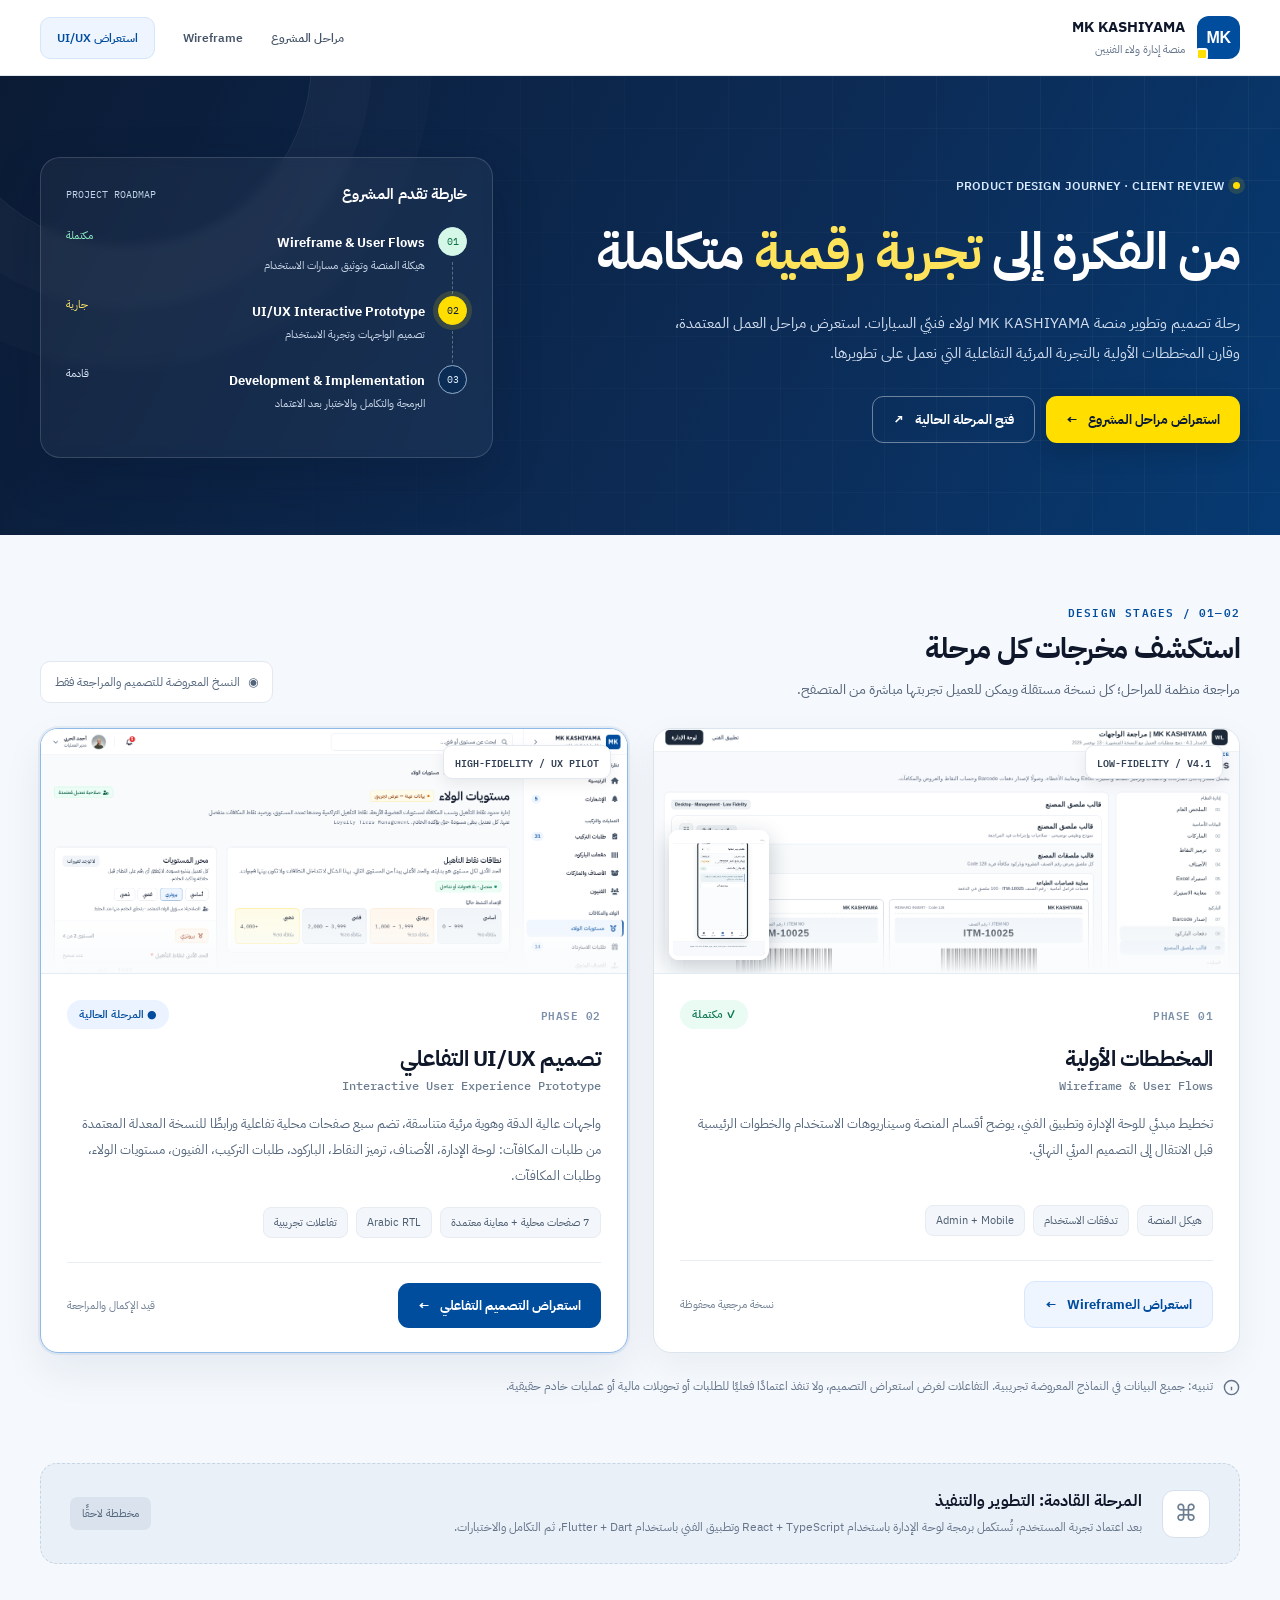
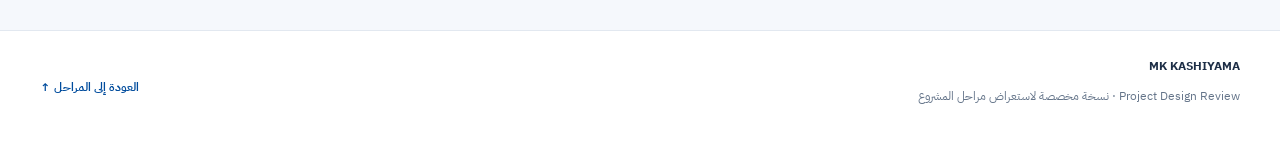
==== commit 6cedadf7: "ui-ux ui-ux" ====
--- a/index.html
+++ b/index.html
@@ -49,7 +49,7 @@
    <div class="stage-content"><div class="stage-top"><span class="stage-no">PHASE 01</span><span class="status done">✓ مكتملة</span></div><h3>المخططات الأولية</h3><div class="stage-en">Wireframe & User Flows</div><p class="stage-desc">تخطيط مبدئي للوحة الإدارة وتطبيق الفني، يوضح أقسام المنصة وسيناريوهات الاستخدام والخطوات الرئيسية قبل الانتقال إلى التصميم المرئي النهائي.</p><div class="chips"><span class="chip">هيكل المنصة</span><span class="chip">تدفقات الاستخدام</span><span class="chip">Admin + Mobile</span></div><div class="stage-cta"><a class="btn light" href="wireframe/index.html">استعراض الـWireframe <span aria-hidden="true">←</span></a><small>نسخة مرجعية محفوظة</small></div></div>
   </article>
   <article class="stage-card active" id="phase-two"><div class="preview"><img src="assets/uiux-dashboard.png" alt="معاينة المرحلة الثانية: نظام إدارة مستويات الولاء بتصميم عربي RTL حديث" loading="eager"><span class="preview-chip">HIGH-FIDELITY / UX PILOT</span></div>
-   <div class="stage-content"><div class="stage-top"><span class="stage-no">PHASE 02</span><span class="status active">● المرحلة الحالية</span></div><h3>تصميم UI/UX التفاعلي</h3><div class="stage-en">Interactive User Experience Prototype</div><p class="stage-desc">واجهات عالية الدقة وهوية مرئية متناسقة، تضم سبع صفحات مرتبطة للتجربة: لوحة الإدارة، الأصناف، ترميز النقاط، الباركود، طلبات التركيب، الفنيون، ومستويات الولاء.</p><div class="chips"><span class="chip">7 واجهات متاحة</span><span class="chip">Arabic RTL</span><span class="chip">تفاعلات تجريبية</span></div><div class="stage-cta"><a class="btn dark" href="ui-ux/index.html">استعراض التصميم التفاعلي <span aria-hidden="true">←</span></a><small>قيد الإكمال والمراجعة</small></div></div>
+   <div class="stage-content"><div class="stage-top"><span class="stage-no">PHASE 02</span><span class="status active">● المرحلة الحالية</span></div><h3>تصميم UI/UX التفاعلي</h3><div class="stage-en">Interactive User Experience Prototype</div><p class="stage-desc">واجهات عالية الدقة وهوية مرئية متناسقة، تضم سبع صفحات محلية تفاعلية ورابطًا للنسخة المعدلة المعتمدة من طلبات المكافآت: لوحة الإدارة، الأصناف، ترميز النقاط، الباركود، طلبات التركيب، الفنيون، مستويات الولاء، وطلبات المكافآت.</p><div class="chips"><span class="chip">7 صفحات محلية + معاينة معتمدة</span><span class="chip">Arabic RTL</span><span class="chip">تفاعلات تجريبية</span></div><div class="stage-cta"><a class="btn dark" href="ui-ux/index.html">استعراض التصميم التفاعلي <span aria-hidden="true">←</span></a><small>قيد الإكمال والمراجعة</small></div></div>
   </article>
  </div>
  <div class="foot-note"><svg width="17" height="17" viewBox="0 0 24 24" fill="none" stroke="currentColor" stroke-width="2" aria-hidden="true"><circle cx="12" cy="12" r="10"/><path d="M12 11v5M12 7h.01"/></svg><span>تنبيه: جميع البيانات في النماذج المعروضة تجريبية. التفاعلات لغرض استعراض التصميم، ولا تنفذ اعتمادًا فعليًا للطلبات أو تحويلات مالية أو عمليات خادم حقيقية.</span></div>
